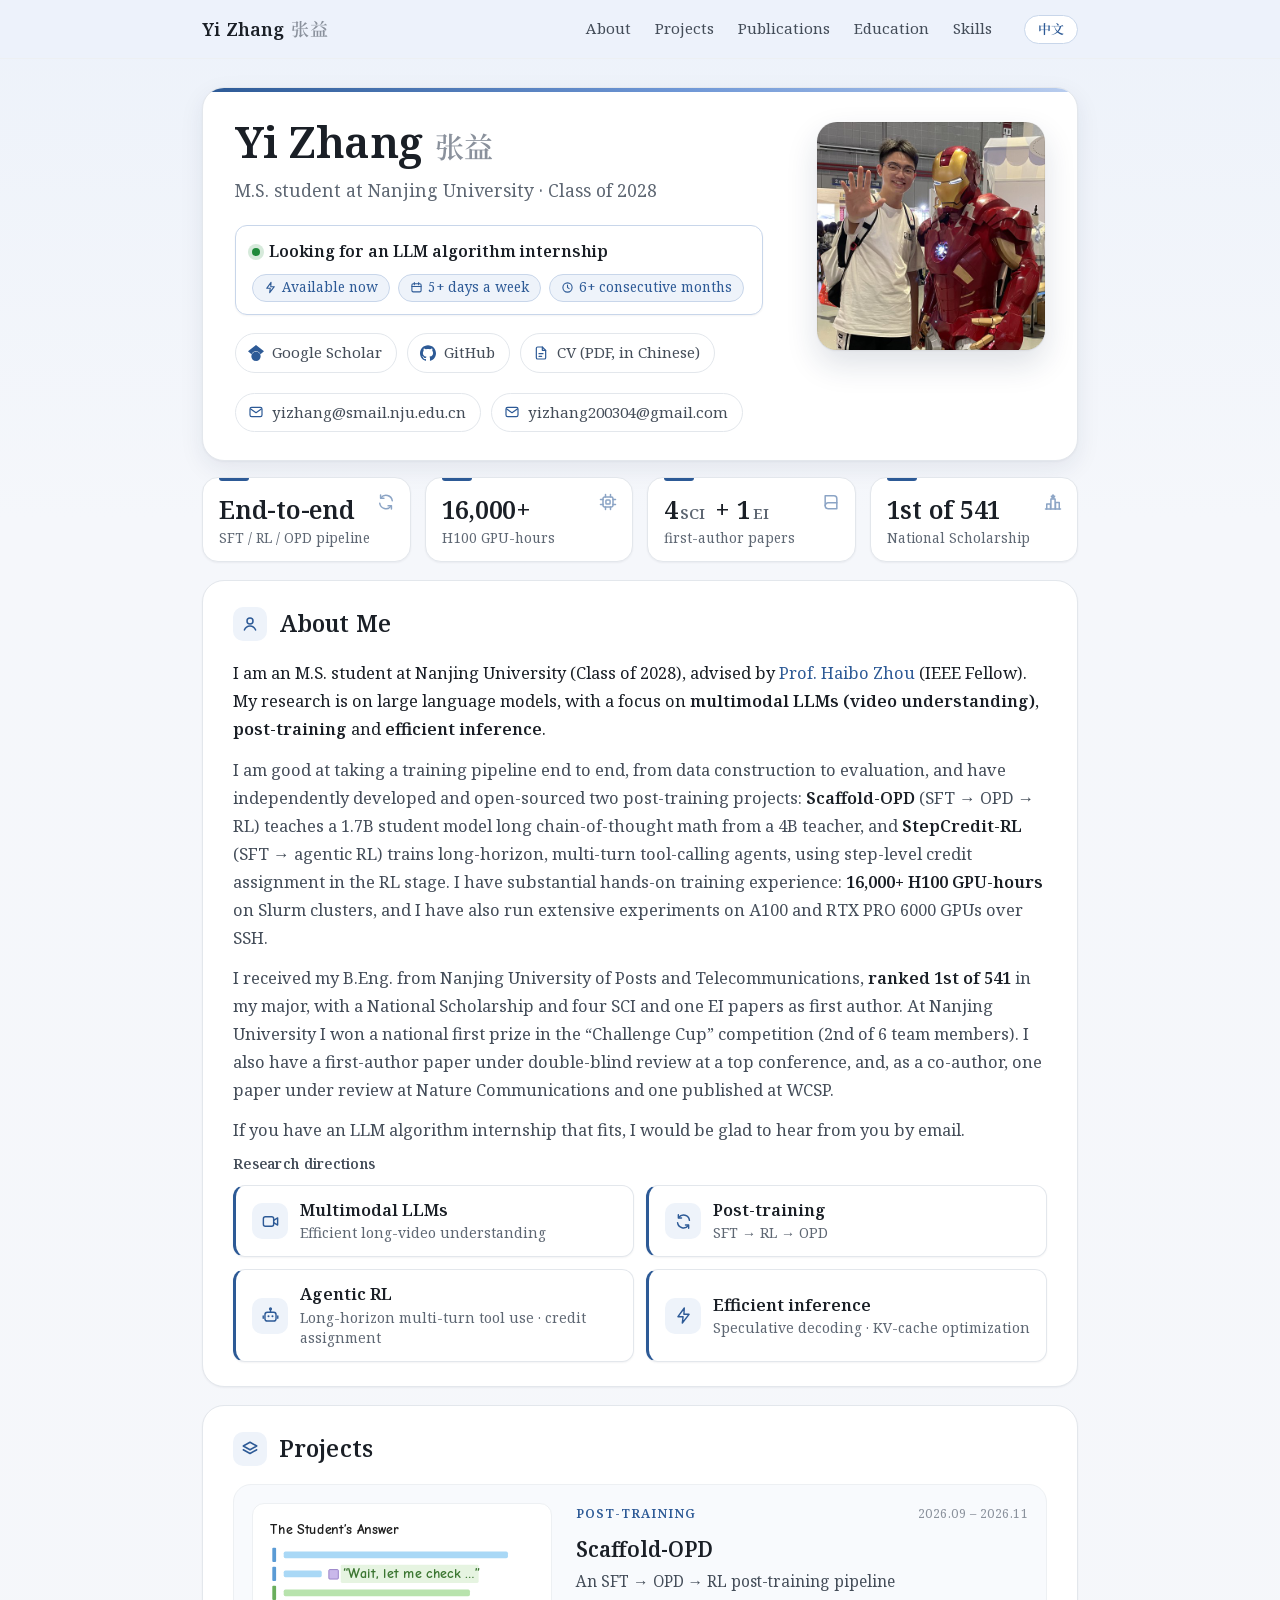
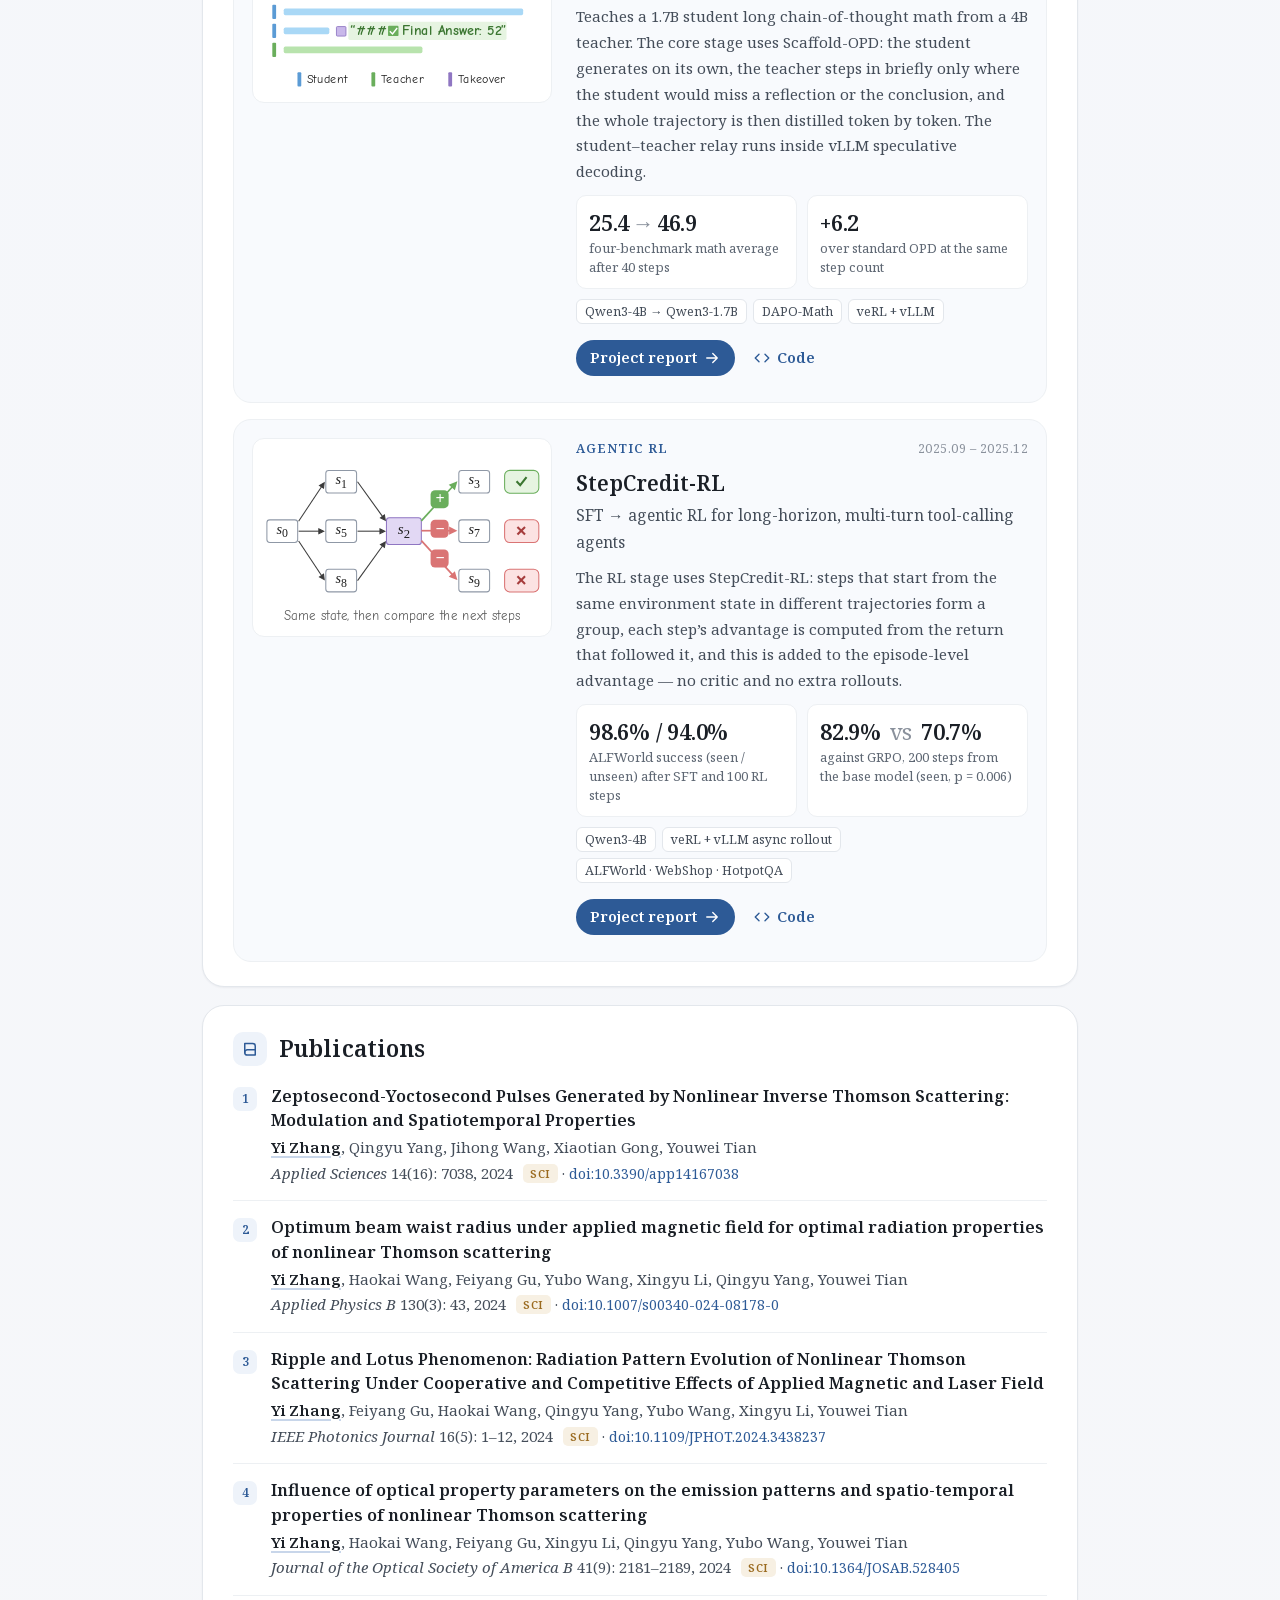
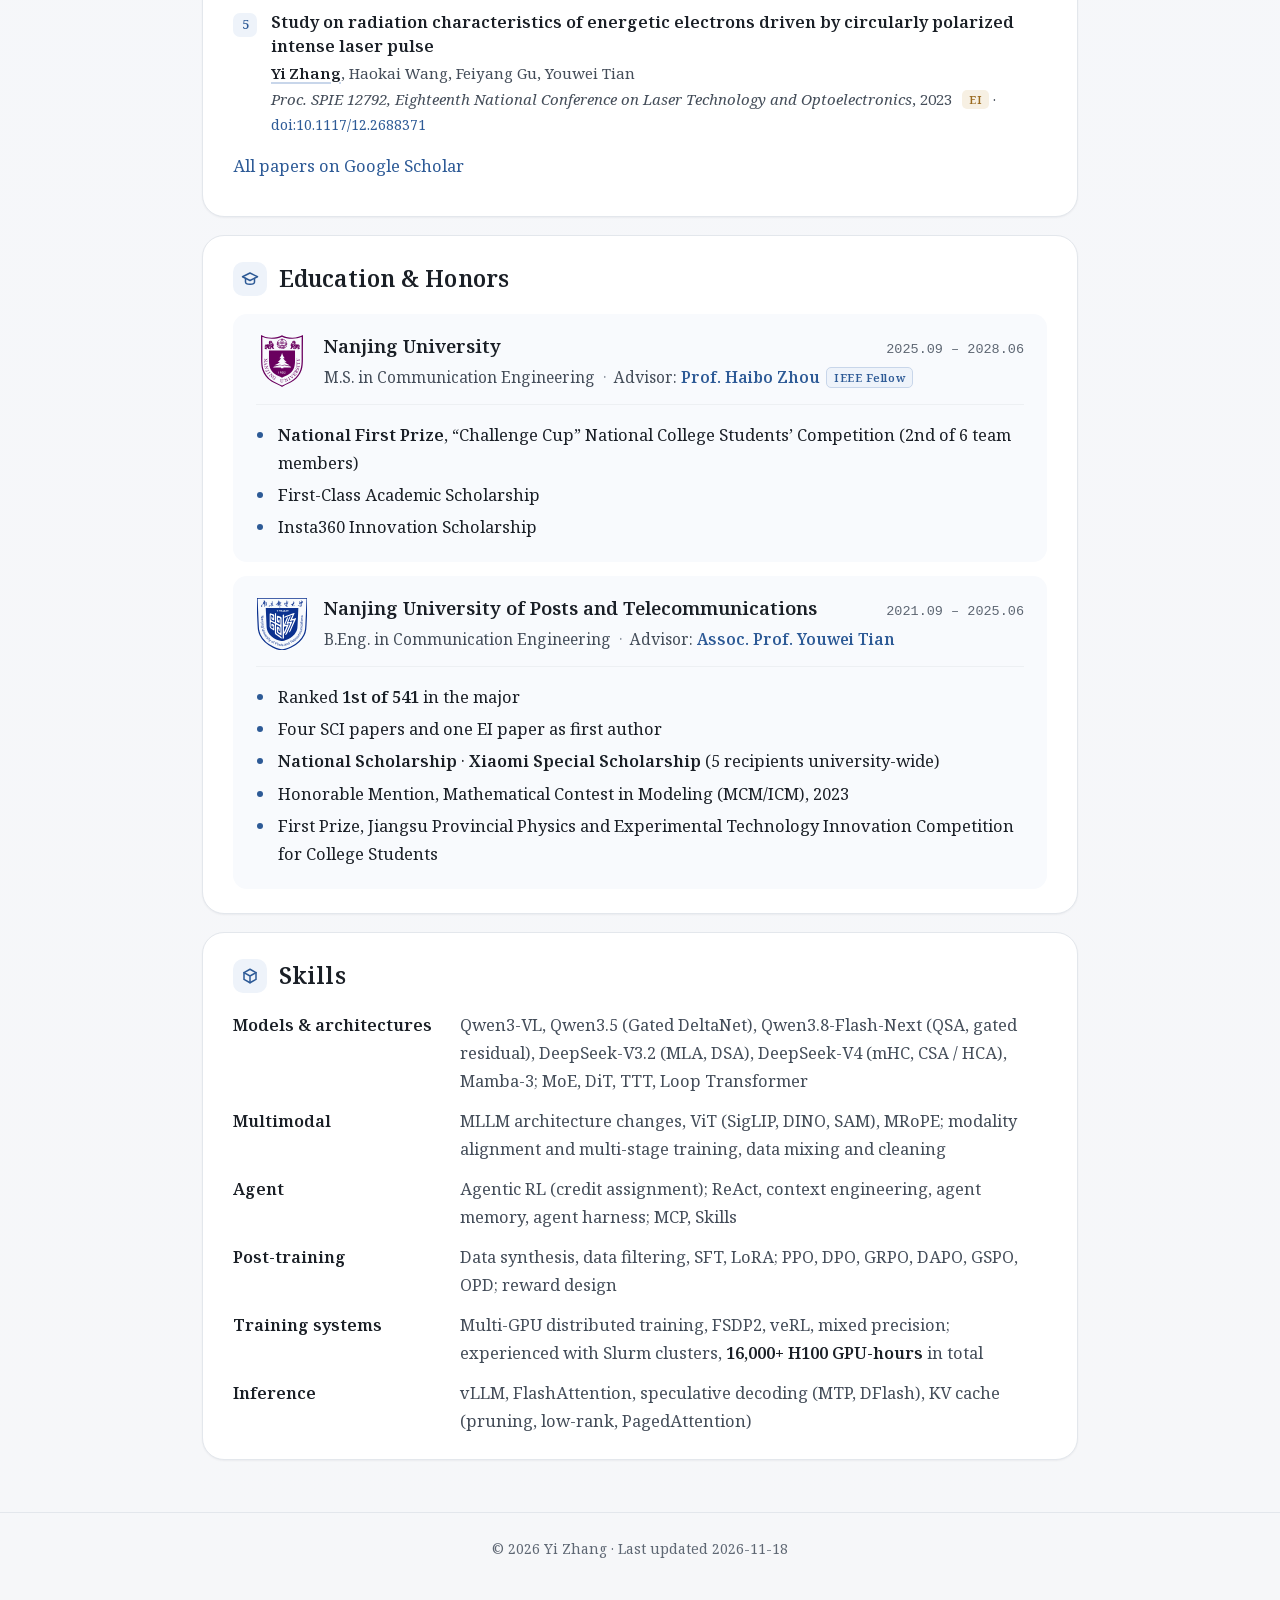
==== index.html @ abd3acf8 "About Me: first-author submission under review, experiments on A100 / RTX PRO 6000 - A first-author " ====
<!doctype html>
<html lang="en" data-lang="en" data-title-en="Yi Zhang | Video Understanding &amp; Post-Training &amp; Efficient Inference" data-title-zh="张益 | 视频理解 &amp; 后训练 &amp; 高效推理">
<head>
<meta charset="utf-8">
<meta name="viewport" content="width=device-width, initial-scale=1">
<title>Yi Zhang | Video Understanding &amp; Post-Training &amp; Efficient Inference</title>
<script>(function(){var l;try{l=localStorage.getItem('lang')}catch(e){}if(l!=='zh'&&l!=='en'){var n=(navigator.languages&&navigator.languages[0])||navigator.language||'';l=/^zh/i.test(n)?'zh':'en'}var r=document.documentElement;r.setAttribute('data-lang',l);r.setAttribute('lang',l==='zh'?'zh-CN':'en')})();</script>
<meta name="description" content="Yi Zhang (张益), M.S. student at Nanjing University working on multimodal LLMs, LLM post-training (SFT, RL, on-policy distillation), agentic RL and efficient inference. Looking for an LLM algorithm internship.">
<meta name="author" content="Yi Zhang">
<link rel="canonical" href="https://hey-chillax.github.io/">
<meta property="og:type" content="profile">
<meta property="og:title" content="Yi Zhang | Video Understanding &amp; Post-Training &amp; Efficient Inference">
<meta property="og:description" content="M.S. student at Nanjing University · multimodal LLMs, LLM post-training, agentic RL and efficient inference · looking for an LLM algorithm internship.">
<meta property="og:url" content="https://hey-chillax.github.io/">
<meta property="og:image" content="https://hey-chillax.github.io/assets/img/og.png">
<meta name="twitter:card" content="summary_large_image">
<meta name="theme-color" content="#2d5a96">
<link rel="icon" href="assets/img/favicon.svg" type="image/svg+xml">
<link rel="apple-touch-icon" href="assets/img/apple-touch-icon.png">
<link rel="preload" href="assets/fonts/NotoSerif-Regular.subset.woff2" as="font" type="font/woff2" crossorigin>
<link rel="stylesheet" href="assets/css/site.css">
<script type="application/ld+json">
{"@context":"https://schema.org","@type":"Person","name":"Yi Zhang","alternateName":"张益","url":"https://hey-chillax.github.io/","image":"https://hey-chillax.github.io/assets/img/photo.jpg","affiliation":{"@type":"CollegeOrUniversity","name":"Nanjing University"},"alumniOf":{"@type":"CollegeOrUniversity","name":"Nanjing University of Posts and Telecommunications"},"knowsAbout":["Large language models","Multimodal LLMs","Post-training","On-policy distillation","Reinforcement learning","Agentic RL","Efficient inference"],"sameAs":["https://github.com/Hey-Chillax","https://scholar.google.com/citations?user=SpbemaUAAAAJ"]}
</script>
</head>
<body>
<svg width="0" height="0" style="position:absolute" aria-hidden="true">
  <symbol id="i-mail" viewBox="0 0 24 24"><rect x="3" y="5" width="18" height="14" rx="2.5"/><path d="m4 7.5 8 5.5 8-5.5"/></symbol>
  <symbol id="i-file" viewBox="0 0 24 24"><path d="M14 3H7a2 2 0 0 0-2 2v14a2 2 0 0 0 2 2h10a2 2 0 0 0 2-2V8z"/><path d="M14 3v5h5M9 13h6M9 17h4"/></symbol>
  <symbol id="i-user" viewBox="0 0 24 24"><circle cx="12" cy="8" r="4"/><path d="M4.5 20c1.4-3.5 4.2-5.4 7.5-5.4s6.1 1.9 7.5 5.4"/></symbol>
  <symbol id="i-layers" viewBox="0 0 24 24"><path d="m12 3 9 5-9 5-9-5z"/><path d="m3 13 9 5 9-5"/></symbol>
  <symbol id="i-book" viewBox="0 0 24 24"><path d="M5 4.5h10.5A3.5 3.5 0 0 1 19 8v12H8.5A3.5 3.5 0 0 1 5 16.5z"/><path d="M5 16.5A3.5 3.5 0 0 1 8.5 13H19"/></symbol>
  <symbol id="i-cap" viewBox="0 0 24 24"><path d="m2 9 10-5 10 5-10 5z"/><path d="M6 11v5c0 1.7 2.7 3 6 3s6-1.3 6-3v-5"/></symbol>
  <symbol id="i-cube" viewBox="0 0 24 24"><path d="m12 3 8 4.5v9L12 21l-8-4.5v-9z"/><path d="m4 7.5 8 4.5 8-4.5M12 12v9"/></symbol>
  <symbol id="i-arrow" viewBox="0 0 24 24"><path d="M5 12h14M13 6l6 6-6 6"/></symbol>
  <symbol id="i-code" viewBox="0 0 24 24"><path d="m8 7-5 5 5 5M16 7l5 5-5 5"/></symbol>
  <symbol id="i-video" viewBox="0 0 24 24"><rect x="3" y="6" width="13" height="12" rx="2.5"/><path d="m16 10.5 5-3v9l-5-3"/></symbol>
  <symbol id="i-loop" viewBox="0 0 24 24"><path d="M19.5 10.5A7.5 7.5 0 0 0 6 7"/><path d="M5.5 3.5V7.5h4"/><path d="M4.5 13.5A7.5 7.5 0 0 0 18 17"/><path d="M18.5 20.5v-4h-4"/></symbol>
  <symbol id="i-robot" viewBox="0 0 24 24"><rect x="5" y="8" width="14" height="11" rx="3"/><path d="M12 4.5V8"/><circle cx="12" cy="3.6" r="1.1"/><path d="M9.5 13h.01M14.5 13h.01" stroke-width="2.6"/><path d="M2.8 12.5v3M21.2 12.5v3"/></symbol>
  <symbol id="i-bolt" viewBox="0 0 24 24"><path d="M13 2.5 5 13.5h6.5L10.5 21.5 19 10.5h-6.5z"/></symbol>
  <symbol id="i-calendar" viewBox="0 0 24 24"><rect x="3.5" y="5" width="17" height="15" rx="2.5"/><path d="M3.5 10h17M8 3v4M16 3v4"/></symbol>
  <symbol id="i-clock" viewBox="0 0 24 24"><circle cx="12" cy="12" r="8.5"/><path d="M12 7.5V12l3 2"/></symbol>
  <symbol id="i-podium" viewBox="0 0 24 24"><path d="M3 20.5h18"/><path d="M4.5 20.5v-6h4.5v6M9.5 20.5V8.5h5v12M15 20.5v-8h4.5v8"/><path d="m12 3.5.6 1.3 1.4.2-1 1 .2 1.4-1.2-.7-1.2.7.2-1.4-1-1 1.4-.2z"/></symbol>
  <symbol id="i-chart" viewBox="0 0 24 24"><path d="M3.5 20.5h17"/><rect x="5" y="11" width="3.2" height="7" rx="1"/><rect x="10.4" y="6" width="3.2" height="12" rx="1"/><rect x="15.8" y="13" width="3.2" height="5" rx="1"/></symbol>
  <symbol id="i-chip" viewBox="0 0 24 24"><rect x="6" y="6" width="12" height="12" rx="2"/><rect x="9.5" y="9.5" width="5" height="5" rx="1"/><path d="M9 3v3M15 3v3M9 18v3M15 18v3M3 9h3M3 15h3M18 9h3M18 15h3"/></symbol>
  <symbol id="i-medal" viewBox="0 0 24 24"><circle cx="12" cy="14.5" r="5.5"/><path d="m9 9.5-3-6.5h4l2 4M15 9.5l3-6.5h-4l-2 4"/><path d="m12 12 .9 1.8 2 .3-1.4 1.4.3 2-1.8-.9-1.8.9.3-2-1.4-1.4 2-.3z"/></symbol>
  <symbol id="i-up" viewBox="0 0 24 24"><path d="M12 19V5M6 11l6-6 6 6"/></symbol>
  <symbol id="i-scholar" viewBox="0 0 24 24"><path d="M5.242 13.769 0 9.5 12 0l12 9.5-5.242 4.269C17.548 11.249 14.978 9.5 12 9.5c-2.977 0-5.548 1.748-6.758 4.269zM12 10a7 7 0 1 0 0 14 7 7 0 0 0 0-14z"/></symbol>
  <symbol id="i-github" viewBox="0 0 24 24"><path d="M12 .297c-6.63 0-12 5.373-12 12 0 5.303 3.438 9.8 8.205 11.385.6.113.82-.258.82-.577 0-.285-.01-1.04-.015-2.04-3.338.724-4.042-1.61-4.042-1.61C4.422 18.07 3.633 17.7 3.633 17.7c-1.087-.744.084-.729.084-.729 1.205.084 1.838 1.236 1.838 1.236 1.07 1.835 2.809 1.305 3.495.998.108-.776.417-1.305.76-1.605-2.665-.3-5.466-1.332-5.466-5.93 0-1.31.465-2.38 1.235-3.22-.135-.303-.54-1.523.105-3.176 0 0 1.005-.322 3.3 1.23.96-.267 1.98-.399 3-.405 1.02.006 2.04.138 3 .405 2.28-1.552 3.285-1.23 3.285-1.23.645 1.653.24 2.873.12 3.176.765.84 1.23 1.91 1.23 3.22 0 4.61-2.805 5.625-5.475 5.92.42.36.81 1.096.81 2.22 0 1.606-.015 2.896-.015 3.286 0 .315.21.69.825.57C20.565 22.092 24 17.592 24 12.297c0-6.627-5.373-12-12-12"/></symbol>
</svg>

<header class="site-header">
  <div class="wrap">
    <a class="brand" href="#top"><span lang="en">Yi Zhang<span class="alt-name">张益</span></span><span lang="zh-CN">张益<span class="alt-name">Yi Zhang</span></span></a>
    <nav class="nav" aria-label="Sections">
      <a href="#about"><span lang="en">About</span><span lang="zh-CN">关于</span></a>
      <a href="#projects"><span lang="en">Projects</span><span lang="zh-CN">项目</span></a>
      <a href="#publications"><span lang="en">Publications</span><span lang="zh-CN">论文</span></a>
      <a href="#education"><span lang="en">Education</span><span lang="zh-CN">教育</span></a>
      <a href="#skills"><span lang="en">Skills</span><span lang="zh-CN">技能</span></a>
    </nav>
    <button class="lang-toggle" type="button"><span lang="en">中文</span><span lang="zh-CN">EN</span></button>
  </div>
</header>

<div class="hero-band wrap" id="top">
  <section class="hero" aria-label="Profile">
    <div>
      <h1><span lang="en">Yi Zhang<span class="alt-name">张益</span></span><span lang="zh-CN">张益<span class="alt-name">Yi Zhang</span></span></h1>
      <p class="role"><span lang="en">M.S. student at Nanjing University · Class of 2028</span><span lang="zh-CN">南京大学硕士 · 2028 届</span></p>
      <div class="status">
        <span class="head"><span class="dot" aria-hidden="true"></span><span lang="en">Looking for an LLM algorithm internship</span><span lang="zh-CN">正在寻找大模型算法实习</span></span>
        <span class="badges">
          <span class="badge"><svg class="icon" aria-hidden="true"><use href="#i-bolt"/></svg><span lang="en">Available now</span><span lang="zh-CN">立即到岗</span></span>
          <span class="badge"><svg class="icon" aria-hidden="true"><use href="#i-calendar"/></svg><span lang="en">5+ days a week</span><span lang="zh-CN">每周至少 5 天</span></span>
          <span class="badge"><svg class="icon" aria-hidden="true"><use href="#i-clock"/></svg><span lang="en">6+ consecutive months</span><span lang="zh-CN">可连续实习 6 个月以上</span></span>
        </span>
      </div>
      <ul class="links">
        <li><a href="https://scholar.google.com/citations?user=SpbemaUAAAAJ"><svg class="icon solid" aria-hidden="true"><use href="#i-scholar"/></svg>Google Scholar</a></li>
        <li><a href="https://github.com/Hey-Chillax"><svg class="icon solid" aria-hidden="true"><use href="#i-github"/></svg>GitHub</a></li>
        <li><a href="files/Yi_Zhang_CV_zh.pdf"><svg class="icon" aria-hidden="true"><use href="#i-file"/></svg><span lang="en">CV (PDF, in Chinese)</span><span lang="zh-CN">简历（PDF）</span></a></li>
        <li class="break" aria-hidden="true"></li>
        <li><a href="#top" data-mail-u="yizhang" data-mail-d="smail.nju.edu.cn" title="Email (Nanjing University)"><svg class="icon" aria-hidden="true"><use href="#i-mail"/></svg><span class="addr">yizhang [at] smail.nju.edu.cn</span></a></li>
        <li><a href="#top" data-mail-u="yizhang200304" data-mail-d="gmail.com" title="Email (Gmail)"><svg class="icon" aria-hidden="true"><use href="#i-mail"/></svg><span class="addr">yizhang200304 [at] gmail.com</span></a></li>
      </ul>
    </div>
    <figure class="photo">
      <img src="assets/img/photo.jpg" width="560" height="560" alt="Yi Zhang waving, next to an Iron Man figure">
    </figure>
  </section>
</div>

<div class="wrap kpis" aria-label="Highlights">
  <div class="kpi"><svg class="icon kpi-icon" aria-hidden="true"><use href="#i-loop"/></svg><div class="v"><span lang="en">End-to-end</span><span lang="zh-CN">全流程</span></div><div class="k"><span lang="en">SFT / RL / OPD pipeline</span><span lang="zh-CN">后训练 SFT / RL / OPD</span></div></div>
  <div class="kpi"><svg class="icon kpi-icon" aria-hidden="true"><use href="#i-chip"/></svg><div class="v">16,000+</div><div class="k"><span lang="en">H100 GPU-hours</span><span lang="zh-CN">H100 GPU 小时训练经验</span></div></div>
  <div class="kpi"><svg class="icon kpi-icon" aria-hidden="true"><use href="#i-book"/></svg><div class="v">4<small>SCI</small> + 1<small>EI</small></div><div class="k"><span lang="en">first-author papers</span><span lang="zh-CN">第一作者论文</span></div></div>
  <div class="kpi"><svg class="icon kpi-icon" aria-hidden="true"><use href="#i-podium"/></svg><div class="v"><span lang="en">1st of 541</span><span lang="zh-CN">1 / 541</span></div><div class="k"><span lang="en">National Scholarship</span><span lang="zh-CN">本科专业排名 · 国家奖学金</span></div></div>
</div>

<main class="wrap">

  <section id="about" aria-labelledby="about-title">
    <h2 class="section-title" id="about-title"><span class="badge-icon"><svg class="icon" aria-hidden="true"><use href="#i-user"/></svg></span><span lang="en">About Me</span><span lang="zh-CN">关于我</span><span class="kicker">About Me</span></h2>
    <div class="about">
      <p lang="en">I am an M.S. student at Nanjing University (Class of 2028), advised by <a href="https://scholar.google.com/citations?user=zu9EFX4AAAAJ&amp;hl=zh-CN&amp;oi=ao">Prof. Haibo Zhou</a> (IEEE Fellow). My research is on large language models, with a focus on <strong>multimodal LLMs (video understanding)</strong>, <strong>post-training</strong> and <strong>efficient inference</strong>.</p>
      <p lang="zh-CN">我是南京大学的硕士生（2028 届），导师为<a href="https://scholar.google.com/citations?user=zu9EFX4AAAAJ&amp;hl=zh-CN&amp;oi=ao">周海波教授</a>（IEEE Fellow）。研究方向为大模型，重点关注<strong>多模态大模型（视频理解）</strong> &amp; <strong>后训练</strong> &amp; <strong>高效推理</strong>。</p>
      <p lang="en">I am good at taking a training pipeline end to end, from data construction to evaluation, and have independently developed and open-sourced two post-training projects: <a href="projects/scaffold-opd.html"><strong>Scaffold-OPD</strong></a> (SFT → OPD → RL) teaches a 1.7B student model long chain-of-thought math from a 4B teacher, and <a href="projects/stepcredit-rl.html"><strong>StepCredit-RL</strong></a> (SFT → agentic RL) trains long-horizon, multi-turn tool-calling agents, using step-level credit assignment in the RL stage. I have substantial hands-on training experience: <strong class="nb">16,000+ H100 GPU-hours</strong> on Slurm clusters, and I have also run extensive experiments on A100 and RTX PRO 6000 GPUs over SSH.</p>
      <p lang="zh-CN">我擅长把训练流程从数据构建到效果评测完整打通，独立完成并开源了两个后训练项目：<a href="projects/scaffold-opd.html"><strong>Scaffold-OPD</strong></a>（SFT → OPD → RL）让 1.7B 学生模型向 4B 教师模型学习长链数学推理；<a href="projects/stepcredit-rl.html"><strong>StepCredit-RL</strong></a>（SFT → Agentic RL）训练长程多轮工具调用 Agent，RL 阶段采用步级信用分配。我有丰富的模型训练经验：在 Slurm 集群上累计使用了 <strong class="nb">16,000+ H100 GPU 小时</strong>，此外还通过 SSH 在 A100 与 RTX PRO 6000 上开展过大量实验。</p>
      <p lang="en">I received my B.Eng. from Nanjing University of Posts and Telecommunications, <strong>ranked 1st of 541</strong> in my major, with a National Scholarship and four SCI and one EI papers as first author. At Nanjing University I won a national first prize in the “Challenge Cup” competition (2nd of 6 team members). I also have a first-author paper under double-blind review at a top conference, and, as a co-author, one paper under review at Nature Communications and one published at WCSP.</p>
      <p lang="zh-CN">本科毕业于南京邮电大学，<strong>专业排名第一（1/541）</strong>，获国家奖学金，以第一作者发表 SCI 论文 4 篇、EI 论文 1 篇；硕士期间获“挑战杯”全国一等奖（2/6），以第一作者在投顶会论文一篇（双盲审稿中），并以合作者身份在投 Nature Communications 一篇、发表 WCSP 一篇。</p>
      <p lang="en">If you have an LLM algorithm internship that fits, I would be glad to hear from you by email.</p>
      <p lang="zh-CN">如有合适的大模型算法实习机会，欢迎通过邮件联系我。</p>
    </div>
    <div class="directions-label"><span lang="en">Research directions</span><span lang="zh-CN">研究方向</span></div>
    <ul class="directions">
      <li><span class="d-icon"><svg class="icon" aria-hidden="true"><use href="#i-video"/></svg></span><span><span class="d-name"><span lang="en">Multimodal LLMs</span><span lang="zh-CN">多模态大模型</span></span><span class="d-desc"><span lang="en">Efficient long-video understanding</span><span lang="zh-CN">高效长视频理解</span></span></span></li>
      <li><span class="d-icon"><svg class="icon" aria-hidden="true"><use href="#i-loop"/></svg></span><span><span class="d-name"><span lang="en">Post-training</span><span lang="zh-CN">后训练</span></span><span class="d-desc">SFT → RL → OPD</span></span></li>
      <li><span class="d-icon"><svg class="icon" aria-hidden="true"><use href="#i-robot"/></svg></span><span><span class="d-name">Agentic RL</span><span class="d-desc"><span lang="en">Long-horizon multi-turn tool use · credit assignment</span><span lang="zh-CN">长程多轮工具调用 · 信用分配</span></span></span></li>
      <li><span class="d-icon"><svg class="icon" aria-hidden="true"><use href="#i-bolt"/></svg></span><span><span class="d-name"><span lang="en">Efficient inference</span><span lang="zh-CN">高效推理</span></span><span class="d-desc"><span lang="en">Speculative decoding · KV-cache optimization</span><span lang="zh-CN">投机解码 · KV Cache 优化</span></span></span></li>
    </ul>
  </section>

  <section id="projects" aria-labelledby="projects-title">
    <h2 class="section-title" id="projects-title"><span class="badge-icon"><svg class="icon" aria-hidden="true"><use href="#i-layers"/></svg></span><span lang="en">Projects</span><span lang="zh-CN">项目</span><span class="kicker">Projects</span></h2>
    <div class="cards">

      <article class="card">
        <a class="card-fig" href="projects/scaffold-opd.html" aria-label="Scaffold-OPD"><!-- fig:card-opd --><div class="dg"><svg xmlns="http://www.w3.org/2000/svg" xmlns:xlink="http://www.w3.org/1999/xlink" class="dg" viewBox="0 0 301 191" width="301" height="191" role="img" aria-label="Scaffold-OPD in miniature: the teacher takes over the student’s answer twice, briefly, then hands back"><g><g><g><g><g><rect x="0" y="0" width="300" height="190" fill="none" stroke="none"/></g></g><g><g><rect x="12" y="6.94" width="159.2" height="20.12" fill="none" stroke="none"/></g><g><g><foreignObject style="overflow: visible; text-align: left;" width="100%" height="100%"><div xmlns="http://www.w3.org/1999/xhtml" style="display: flex; align-items: unsafe center; justify-content: unsafe flex-start; width: 1px; height: 1px; padding-top: 17px; margin-left: 12px;"><div style="box-sizing: border-box; font-size: 0; text-align: left; color: var(--dg-ink); "><div style="display: inline-block; font-size: 14.5px; font-family: 'YZ Hand', 'Comic Neue', 'Comic Sans MS', 'PingFang SC', 'Microsoft YaHei', 'Noto Sans CJK SC', sans-serif; color: var(--dg-ink); line-height: 1.2; pointer-events: all; font-weight: bold; white-space: nowrap; ">The Student’s Answer</div></div></div></foreignObject></g></g></g><g><g><rect x="14" y="35.5" width="4" height="15" rx="1" ry="1" stroke="none" style="fill: var(--dg-sky-line)"/></g></g><g><g><rect x="26" y="39.5" width="236" height="7" rx="1.75" ry="1.75" stroke="none" style="fill: var(--dg-sky-tok)"/></g></g><g><g><rect x="14" y="55.5" width="4" height="15" rx="1" ry="1" stroke="none" style="fill: var(--dg-sky-line)"/></g></g><g><g><rect x="26" y="59.5" width="40" height="7" rx="1.75" ry="1.75" stroke="none" style="fill: var(--dg-sky-tok)"/></g></g><g><g transform="translate(0.5,0.5)"><rect x="73" y="58" width="10" height="10" rx="1" ry="1" stroke-width="0.9" style="fill: var(--dg-lav-tok); stroke: var(--dg-lav-line)"/></g></g><g><g><rect x="86" y="53.5" width="145.16" height="19" rx="1.5" ry="1.5" stroke="none" style="fill: var(--dg-leaf-soft)"/></g></g><g><g><rect x="88" y="52.94" width="169.32" height="20.12" fill="none" stroke="none"/></g><g><g><foreignObject style="overflow: visible; text-align: left;" width="100%" height="100%"><div xmlns="http://www.w3.org/1999/xhtml" style="display: flex; align-items: unsafe center; justify-content: unsafe flex-start; width: 1px; height: 1px; padding-top: 63px; margin-left: 88px;"><div style="box-sizing: border-box; font-size: 0; text-align: left; color: var(--dg-leaf-dark); "><div style="display: inline-block; font-size: 14.5px; font-family: 'YZ Hand', 'Comic Neue', 'Comic Sans MS', 'PingFang SC', 'Microsoft YaHei', 'Noto Sans CJK SC', sans-serif; color: var(--dg-leaf-dark); line-height: 1.2; pointer-events: all; font-weight: bold; white-space: nowrap; ">“Wait, let me check …”</div></div></div></foreignObject></g></g></g><g><g><rect x="14" y="75.5" width="4" height="15" rx="1" ry="1" stroke="none" style="fill: var(--dg-leaf-line)"/></g></g><g><g><rect x="26" y="79.5" width="196" height="7" rx="1.75" ry="1.75" stroke="none" style="fill: var(--dg-leaf-tok)"/></g></g><g><g><rect x="14" y="95.5" width="4" height="15" rx="1" ry="1" stroke="none" style="fill: var(--dg-sky-line)"/></g></g><g><g><rect x="26" y="99.5" width="252" height="7" rx="1.75" ry="1.75" stroke="none" style="fill: var(--dg-sky-tok)"/></g></g><g><g><rect x="14" y="115.5" width="4" height="15" rx="1" ry="1" stroke="none" style="fill: var(--dg-sky-line)"/></g></g><g><g><rect x="26" y="119.5" width="48" height="7" rx="1.75" ry="1.75" stroke="none" style="fill: var(--dg-sky-tok)"/></g></g><g><g transform="translate(0.5,0.5)"><rect x="81" y="118" width="10" height="10" rx="1" ry="1" stroke-width="0.9" style="fill: var(--dg-lav-tok); stroke: var(--dg-lav-line)"/></g></g><g><g><rect x="94" y="113.5" width="166.51" height="19" rx="1.5" ry="1.5" stroke="none" style="fill: var(--dg-leaf-soft)"/></g></g><g><g><rect x="96" y="112.94" width="46.95" height="20.12" fill="none" stroke="none"/></g><g><g><foreignObject style="overflow: visible; text-align: left;" width="100%" height="100%"><div xmlns="http://www.w3.org/1999/xhtml" style="display: flex; align-items: unsafe center; justify-content: unsafe flex-start; width: 1px; height: 1px; padding-top: 123px; margin-left: 96px;"><div style="box-sizing: border-box; font-size: 0; text-align: left; color: var(--dg-leaf-dark); "><div style="display: inline-block; font-size: 14.5px; font-family: 'YZ Hand', 'Comic Neue', 'Comic Sans MS', 'PingFang SC', 'Microsoft YaHei', 'Noto Sans CJK SC', sans-serif; color: var(--dg-leaf-dark); line-height: 1.2; pointer-events: all; font-weight: bold; white-space: nowrap; ">“###</div></div></div></foreignObject></g></g></g><g><g><rect x="135.81" y="117.5" width="11" height="11" rx="1.25" ry="1.25" stroke="none" style="fill: var(--dg-leaf-line)"/></g></g><g><g><path d="M 137.68 123.33 L 140.52 126.3 L 145.4 120.03" fill="none" stroke-width="1.5" stroke-miterlimit="10" style="stroke: var(--dg-white)"/></g></g><g><g><rect x="150.31" y="112.94" width="129.58" height="20.12" fill="none" stroke="none"/></g><g><g><foreignObject style="overflow: visible; text-align: left;" width="100%" height="100%"><div xmlns="http://www.w3.org/1999/xhtml" style="display: flex; align-items: unsafe center; justify-content: unsafe flex-start; width: 1px; height: 1px; padding-top: 123px; margin-left: 150px;"><div style="box-sizing: border-box; font-size: 0; text-align: left; color: var(--dg-leaf-dark); "><div style="display: inline-block; font-size: 14.5px; font-family: 'YZ Hand', 'Comic Neue', 'Comic Sans MS', 'PingFang SC', 'Microsoft YaHei', 'Noto Sans CJK SC', sans-serif; color: var(--dg-leaf-dark); line-height: 1.2; pointer-events: all; font-weight: bold; white-space: nowrap; ">Final Answer: 52”</div></div></div></foreignObject></g></g></g><g><g><rect x="14" y="135.5" width="4" height="15" rx="1" ry="1" stroke="none" style="fill: var(--dg-leaf-line)"/></g></g><g><g><rect x="26" y="139.5" width="146" height="7" rx="1.75" ry="1.75" stroke="none" style="fill: var(--dg-leaf-tok)"/></g></g><g><g><rect x="40.48" y="166.5" width="4" height="15" rx="1" ry="1" stroke="none" style="fill: var(--dg-sky-line)"/></g></g><g><g><rect x="50.48" y="164.88" width="53.59" height="18.25" fill="none" stroke="none"/></g><g><g><foreignObject style="overflow: visible; text-align: left;" width="100%" height="100%"><div xmlns="http://www.w3.org/1999/xhtml" style="display: flex; align-items: unsafe center; justify-content: unsafe flex-start; width: 1px; height: 1px; padding-top: 174px; margin-left: 50px;"><div style="box-sizing: border-box; font-size: 0; text-align: left; color: var(--dg-ink); "><div style="display: inline-block; font-size: 13px; font-family: 'YZ Hand', 'Comic Neue', 'Comic Sans MS', 'PingFang SC', 'Microsoft YaHei', 'Noto Sans CJK SC', sans-serif; color: var(--dg-ink); line-height: 1.2; pointer-events: all; white-space: nowrap; ">Student</div></div></div></foreignObject></g></g></g><g><g><rect x="118.32" y="166.5" width="4" height="15" rx="1" ry="1" stroke="none" style="fill: var(--dg-leaf-line)"/></g></g><g><g><rect x="128.32" y="164.88" width="54.17" height="18.25" fill="none" stroke="none"/></g><g><g><foreignObject style="overflow: visible; text-align: left;" width="100%" height="100%"><div xmlns="http://www.w3.org/1999/xhtml" style="display: flex; align-items: unsafe center; justify-content: unsafe flex-start; width: 1px; height: 1px; padding-top: 174px; margin-left: 128px;"><div style="box-sizing: border-box; font-size: 0; text-align: left; color: var(--dg-ink); "><div style="display: inline-block; font-size: 13px; font-family: 'YZ Hand', 'Comic Neue', 'Comic Sans MS', 'PingFang SC', 'Microsoft YaHei', 'Noto Sans CJK SC', sans-serif; color: var(--dg-ink); line-height: 1.2; pointer-events: all; white-space: nowrap; ">Teacher</div></div></div></foreignObject></g></g></g><g><g><rect x="199.24" y="166.5" width="4" height="15" rx="1" ry="1" stroke="none" style="fill: var(--dg-lav-line)"/></g></g><g><g><rect x="209.24" y="164.88" width="60.16" height="18.25" fill="none" stroke="none"/></g><g><g><foreignObject style="overflow: visible; text-align: left;" width="100%" height="100%"><div xmlns="http://www.w3.org/1999/xhtml" style="display: flex; align-items: unsafe center; justify-content: unsafe flex-start; width: 1px; height: 1px; padding-top: 174px; margin-left: 209px;"><div style="box-sizing: border-box; font-size: 0; text-align: left; color: var(--dg-ink); "><div style="display: inline-block; font-size: 13px; font-family: 'YZ Hand', 'Comic Neue', 'Comic Sans MS', 'PingFang SC', 'Microsoft YaHei', 'Noto Sans CJK SC', sans-serif; color: var(--dg-ink); line-height: 1.2; pointer-events: all; white-space: nowrap; ">Takeover</div></div></div></foreignObject></g></g></g></g></g></g></svg></div><!-- /fig:card-opd --></a>
        <div class="kicker-row"><span><span lang="en">POST-TRAINING</span><span lang="zh-CN">后训练</span></span><span>2026.09 – 2026.11</span></div>
        <h3><a href="projects/scaffold-opd.html">Scaffold-OPD</a></h3>
        <p class="sub"><span lang="en">An SFT → OPD → RL post-training pipeline</span><span lang="zh-CN">SFT → OPD → RL 后训练全流程</span></p>
        <p class="desc"><span lang="en">Teaches a 1.7B student long chain-of-thought math from a 4B teacher. The core stage uses Scaffold-OPD: the student generates on its own, the teacher steps in briefly only where the student would miss a reflection or the conclusion, and the whole trajectory is then distilled token by token. The student–teacher relay runs inside vLLM speculative decoding.</span><span lang="zh-CN">让 1.7B 学生向 4B 老师学长链数学推理。核心阶段采用 Scaffold-OPD：学生自行生成，老师只在学生想不到的反思或收尾处短暂接管，再对整条轨迹做 token 级蒸馏；师生接力生成基于 vLLM 投机解码实现。</span></p>
        <div class="stats">
          <div class="stat"><div class="v">25.4<span class="arrow">→</span>46.9</div><div class="k"><span lang="en">four-benchmark math average after 40 steps</span><span lang="zh-CN">4 项数学基准平均分，训练 40 步</span></div></div>
          <div class="stat"><div class="v">+6.2</div><div class="k"><span lang="en">over standard OPD at the same step count</span><span lang="zh-CN">高于同步数的标准 OPD</span></div></div>
        </div>
        <div class="tags"><span class="tag">Qwen3-4B → Qwen3-1.7B</span><span class="tag">DAPO-Math</span><span class="tag">veRL + vLLM</span></div>
        <div class="card-links"><a href="projects/scaffold-opd.html"><span lang="en">Project report</span><span lang="zh-CN">项目报告</span><svg class="icon" aria-hidden="true"><use href="#i-arrow"/></svg></a><a href="https://github.com/Hey-Chillax/scaffold-opd"><svg class="icon" aria-hidden="true"><use href="#i-code"/></svg><span lang="en">Code</span><span lang="zh-CN">代码</span></a></div>
      </article>

      <article class="card">
        <a class="card-fig" href="projects/stepcredit-rl.html" aria-label="StepCredit-RL"><!-- fig:card-scr --><div class="dg"><svg xmlns="http://www.w3.org/2000/svg" xmlns:xlink="http://www.w3.org/1999/xlink" class="dg" viewBox="0 0 301 191" width="301" height="191" role="img" aria-label="StepCredit-RL in miniature: three rollouts reach the same state; the steps taken from it get opposite credit"><g><g><g><g><g><rect x="0" y="0" width="300" height="190" fill="none" stroke="none"/></g></g><g><g transform="translate(0.5,0.5)"><rect x="7.8" y="74.12" width="32.4" height="23.76" rx="3" ry="3" stroke-width="1.1" style="fill: var(--dg-white); stroke: var(--dg-slate-line)"/></g><g><g><foreignObject style="overflow: visible; text-align: left;" width="100%" height="100%"><div xmlns="http://www.w3.org/1999/xhtml" style="display: flex; align-items: unsafe center; justify-content: unsafe center; width: 1px; height: 1px; padding-top: 86px; margin-left: 24px;"><div style="box-sizing: border-box; font-size: 0; text-align: center; color: var(--dg-ink); "><div style="display: inline-block; font-size: 13px; font-family: 'Times New Roman', Times, 'Liberation Serif', serif; color: var(--dg-ink); line-height: 1.2; pointer-events: all; white-space: nowrap; "><span style="font-family: 'Times New Roman', Times, 'Liberation Serif', serif;font-size:15px;"><i>s</i><sub>0</sub></span></div></div></div></foreignObject></g></g></g><g><g transform="translate(0.5,0.5)"><rect x="133.64" y="71.96" width="36.72" height="28.08" rx="3" ry="3" stroke-width="1.1" style="fill: var(--dg-lav-fill); stroke: var(--dg-lav-line)"/></g><g><g><foreignObject style="overflow: visible; text-align: left;" width="100%" height="100%"><div xmlns="http://www.w3.org/1999/xhtml" style="display: flex; align-items: unsafe center; justify-content: unsafe center; width: 1px; height: 1px; padding-top: 86px; margin-left: 152px;"><div style="box-sizing: border-box; font-size: 0; text-align: center; color: var(--dg-ink); "><div style="display: inline-block; font-size: 13px; font-family: 'Times New Roman', Times, 'Liberation Serif', serif; color: var(--dg-ink); line-height: 1.2; pointer-events: all; white-space: nowrap; "><span style="font-family: 'Times New Roman', Times, 'Liberation Serif', serif;font-size:16px;"><i>s</i><sub>2</sub></span></div></div></div></foreignObject></g></g></g><g><g transform="translate(0.5,0.5)"><rect x="69.8" y="22.12" width="32.4" height="23.76" rx="3" ry="3" stroke-width="1.1" style="fill: var(--dg-white); stroke: var(--dg-slate-line)"/></g><g><g><foreignObject style="overflow: visible; text-align: left;" width="100%" height="100%"><div xmlns="http://www.w3.org/1999/xhtml" style="display: flex; align-items: unsafe center; justify-content: unsafe center; width: 1px; height: 1px; padding-top: 34px; margin-left: 86px;"><div style="box-sizing: border-box; font-size: 0; text-align: center; color: var(--dg-ink); "><div style="display: inline-block; font-size: 13px; font-family: 'Times New Roman', Times, 'Liberation Serif', serif; color: var(--dg-ink); line-height: 1.2; pointer-events: all; white-space: nowrap; "><span style="font-family: 'Times New Roman', Times, 'Liberation Serif', serif;font-size:15px;"><i>s</i><sub>1</sub></span></div></div></div></foreignObject></g></g></g><g><g transform="translate(0.5,0.5)"><path d="M 41.2 75.6 L 65.3 39.27" fill="none" stroke-width="1.1" stroke-miterlimit="10" style="stroke: var(--dg-line)"/><path d="M 68.12 35.02 L 67.43 40.68 L 63.18 37.86 Z" stroke-width="1.1" stroke-miterlimit="10" style="fill: var(--dg-line); stroke: var(--dg-line)"/></g></g><g><g transform="translate(0.5,0.5)"><path d="M 103.2 34 L 129.44 70.46" fill="none" stroke-width="1.1" stroke-miterlimit="10" style="stroke: var(--dg-line)"/><path d="M 132.42 74.6 L 127.37 71.95 L 131.51 68.97 Z" stroke-width="1.1" stroke-miterlimit="10" style="fill: var(--dg-line); stroke: var(--dg-line)"/></g></g><g><g><path d="M 170.86 75.6 L 203.54 39.77" fill="none" stroke-width="1.8" stroke-miterlimit="10" style="stroke: var(--dg-leaf-line)"/><path d="M 207.44 35.49 L 205.68 41.73 L 201.39 37.82 Z" stroke-width="1.8" stroke-miterlimit="10" style="fill: var(--dg-leaf-line); stroke: var(--dg-leaf-line)"/></g></g><g><g transform="translate(0.5,0.5)"><rect x="209.8" y="22.12" width="32.4" height="23.76" rx="3" ry="3" stroke-width="1.1" style="fill: var(--dg-white); stroke: var(--dg-slate-line)"/></g><g><g><foreignObject style="overflow: visible; text-align: left;" width="100%" height="100%"><div xmlns="http://www.w3.org/1999/xhtml" style="display: flex; align-items: unsafe center; justify-content: unsafe center; width: 1px; height: 1px; padding-top: 34px; margin-left: 226px;"><div style="box-sizing: border-box; font-size: 0; text-align: center; color: var(--dg-ink); "><div style="display: inline-block; font-size: 13px; font-family: 'Times New Roman', Times, 'Liberation Serif', serif; color: var(--dg-ink); line-height: 1.2; pointer-events: all; white-space: nowrap; "><span style="font-family: 'Times New Roman', Times, 'Liberation Serif', serif;font-size:15px;"><i>s</i><sub>3</sub></span></div></div></div></foreignObject></g></g></g><g><g><rect x="180.58" y="43.3" width="19" height="19" rx="4.75" ry="4.75" stroke="none" style="fill: var(--dg-leaf-line)"/></g><g><g><foreignObject style="overflow: visible; text-align: left;" width="100%" height="100%"><div xmlns="http://www.w3.org/1999/xhtml" style="display: flex; align-items: unsafe center; justify-content: unsafe center; width: 1px; height: 1px; padding-top: 53px; margin-left: 190px;"><div style="box-sizing: border-box; font-size: 0; text-align: center; color: var(--dg-white); "><div style="display: inline-block; font-size: 17px; font-family: 'YZ Hand', 'Comic Neue', 'Comic Sans MS', 'PingFang SC', 'Microsoft YaHei', 'Noto Sans CJK SC', sans-serif; color: var(--dg-white); line-height: 1.2; pointer-events: all; font-weight: bold; white-space: nowrap; "><span style="font-family: 'Times New Roman', Times, 'Liberation Serif', serif;">+</span></div></div></div></foreignObject></g></g></g><g><g transform="translate(0.5,0.5)"><rect x="258" y="22" width="36" height="24" rx="5.5" ry="5.5" stroke-width="1.1" style="fill: var(--dg-leaf-soft); stroke: var(--dg-leaf-line)"/></g></g><g><g><path d="M 271.05 34 L 274.92 38.05 L 281.58 29.5" fill="none" stroke-width="2.2" stroke-miterlimit="10" style="stroke: var(--dg-leaf-dark)"/></g></g><g><g transform="translate(0.5,0.5)"><rect x="69.8" y="74.12" width="32.4" height="23.76" rx="3" ry="3" stroke-width="1.1" style="fill: var(--dg-white); stroke: var(--dg-slate-line)"/></g><g><g><foreignObject style="overflow: visible; text-align: left;" width="100%" height="100%"><div xmlns="http://www.w3.org/1999/xhtml" style="display: flex; align-items: unsafe center; justify-content: unsafe center; width: 1px; height: 1px; padding-top: 86px; margin-left: 86px;"><div style="box-sizing: border-box; font-size: 0; text-align: center; color: var(--dg-ink); "><div style="display: inline-block; font-size: 13px; font-family: 'Times New Roman', Times, 'Liberation Serif', serif; color: var(--dg-ink); line-height: 1.2; pointer-events: all; white-space: nowrap; "><span style="font-family: 'Times New Roman', Times, 'Liberation Serif', serif;font-size:15px;"><i>s</i><sub>5</sub></span></div></div></div></foreignObject></g></g></g><g><g transform="translate(0.5,0.5)"><path d="M 41.2 86 L 62.47 86" fill="none" stroke-width="1.1" stroke-miterlimit="10" style="stroke: var(--dg-line)"/><path d="M 67.57 86 L 62.47 88.55 L 62.47 83.45 Z" stroke-width="1.1" stroke-miterlimit="10" style="fill: var(--dg-line); stroke: var(--dg-line)"/></g></g><g><g transform="translate(0.5,0.5)"><path d="M 103.2 86 L 126.81 86" fill="none" stroke-width="1.1" stroke-miterlimit="10" style="stroke: var(--dg-line)"/><path d="M 131.91 86 L 126.81 88.55 L 126.81 83.45 Z" stroke-width="1.1" stroke-miterlimit="10" style="fill: var(--dg-line); stroke: var(--dg-line)"/></g></g><g><g><path d="M 170.86 86 L 200.99 86" fill="none" stroke-width="1.8" stroke-miterlimit="10" style="stroke: var(--dg-rose-line)"/><path d="M 206.79 86 L 200.99 88.9 L 200.99 83.1 Z" stroke-width="1.8" stroke-miterlimit="10" style="fill: var(--dg-rose-line); stroke: var(--dg-rose-line)"/></g></g><g><g transform="translate(0.5,0.5)"><rect x="209.8" y="74.12" width="32.4" height="23.76" rx="3" ry="3" stroke-width="1.1" style="fill: var(--dg-white); stroke: var(--dg-slate-line)"/></g><g><g><foreignObject style="overflow: visible; text-align: left;" width="100%" height="100%"><div xmlns="http://www.w3.org/1999/xhtml" style="display: flex; align-items: unsafe center; justify-content: unsafe center; width: 1px; height: 1px; padding-top: 86px; margin-left: 226px;"><div style="box-sizing: border-box; font-size: 0; text-align: center; color: var(--dg-ink); "><div style="display: inline-block; font-size: 13px; font-family: 'Times New Roman', Times, 'Liberation Serif', serif; color: var(--dg-ink); line-height: 1.2; pointer-events: all; white-space: nowrap; "><span style="font-family: 'Times New Roman', Times, 'Liberation Serif', serif;font-size:15px;"><i>s</i><sub>7</sub></span></div></div></div></foreignObject></g></g></g><g><g><rect x="180.58" y="74.5" width="19" height="19" rx="4.75" ry="4.75" stroke="none" style="fill: var(--dg-rose-line)"/></g><g><g><foreignObject style="overflow: visible; text-align: left;" width="100%" height="100%"><div xmlns="http://www.w3.org/1999/xhtml" style="display: flex; align-items: unsafe center; justify-content: unsafe center; width: 1px; height: 1px; padding-top: 84px; margin-left: 190px;"><div style="box-sizing: border-box; font-size: 0; text-align: center; color: var(--dg-white); "><div style="display: inline-block; font-size: 17px; font-family: 'YZ Hand', 'Comic Neue', 'Comic Sans MS', 'PingFang SC', 'Microsoft YaHei', 'Noto Sans CJK SC', sans-serif; color: var(--dg-white); line-height: 1.2; pointer-events: all; font-weight: bold; white-space: nowrap; "><span style="font-family: 'Times New Roman', Times, 'Liberation Serif', serif;">−</span></div></div></div></foreignObject></g></g></g><g><g transform="translate(0.5,0.5)"><rect x="258" y="74" width="36" height="24" rx="5.5" ry="5.5" stroke-width="1.1" style="fill: var(--dg-rose-soft); stroke: var(--dg-rose-line)"/></g></g><g><g><path d="M 272 82 L 280 90" fill="none" stroke-width="2.2" stroke-miterlimit="10" style="stroke: var(--dg-rose-dark)"/></g></g><g><g><path d="M 272 90 L 280 82" fill="none" stroke-width="2.2" stroke-miterlimit="10" style="stroke: var(--dg-rose-dark)"/></g></g><g><g transform="translate(0.5,0.5)"><rect x="69.8" y="126.12" width="32.4" height="23.76" rx="3" ry="3" stroke-width="1.1" style="fill: var(--dg-white); stroke: var(--dg-slate-line)"/></g><g><g><foreignObject style="overflow: visible; text-align: left;" width="100%" height="100%"><div xmlns="http://www.w3.org/1999/xhtml" style="display: flex; align-items: unsafe center; justify-content: unsafe center; width: 1px; height: 1px; padding-top: 138px; margin-left: 86px;"><div style="box-sizing: border-box; font-size: 0; text-align: center; color: var(--dg-ink); "><div style="display: inline-block; font-size: 13px; font-family: 'Times New Roman', Times, 'Liberation Serif', serif; color: var(--dg-ink); line-height: 1.2; pointer-events: all; white-space: nowrap; "><span style="font-family: 'Times New Roman', Times, 'Liberation Serif', serif;font-size:15px;"><i>s</i><sub>8</sub></span></div></div></div></foreignObject></g></g></g><g><g transform="translate(0.5,0.5)"><path d="M 41.2 96.4 L 65.3 132.73" fill="none" stroke-width="1.1" stroke-miterlimit="10" style="stroke: var(--dg-line)"/><path d="M 68.12 136.98 L 63.18 134.14 L 67.43 131.32 Z" stroke-width="1.1" stroke-miterlimit="10" style="fill: var(--dg-line); stroke: var(--dg-line)"/></g></g><g><g transform="translate(0.5,0.5)"><path d="M 103.2 138 L 129.44 101.54" fill="none" stroke-width="1.1" stroke-miterlimit="10" style="stroke: var(--dg-line)"/><path d="M 132.42 97.4 L 131.51 103.03 L 127.37 100.05 Z" stroke-width="1.1" stroke-miterlimit="10" style="fill: var(--dg-line); stroke: var(--dg-line)"/></g></g><g><g><path d="M 170.86 96.4 L 203.54 132.23" fill="none" stroke-width="1.8" stroke-miterlimit="10" style="stroke: var(--dg-rose-line)"/><path d="M 207.44 136.51 L 201.39 134.18 L 205.68 130.27 Z" stroke-width="1.8" stroke-miterlimit="10" style="fill: var(--dg-rose-line); stroke: var(--dg-rose-line)"/></g></g><g><g transform="translate(0.5,0.5)"><rect x="209.8" y="126.12" width="32.4" height="23.76" rx="3" ry="3" stroke-width="1.1" style="fill: var(--dg-white); stroke: var(--dg-slate-line)"/></g><g><g><foreignObject style="overflow: visible; text-align: left;" width="100%" height="100%"><div xmlns="http://www.w3.org/1999/xhtml" style="display: flex; align-items: unsafe center; justify-content: unsafe center; width: 1px; height: 1px; padding-top: 138px; margin-left: 226px;"><div style="box-sizing: border-box; font-size: 0; text-align: center; color: var(--dg-ink); "><div style="display: inline-block; font-size: 13px; font-family: 'Times New Roman', Times, 'Liberation Serif', serif; color: var(--dg-ink); line-height: 1.2; pointer-events: all; white-space: nowrap; "><span style="font-family: 'Times New Roman', Times, 'Liberation Serif', serif;font-size:15px;"><i>s</i><sub>9</sub></span></div></div></div></foreignObject></g></g></g><g><g><rect x="180.58" y="105.7" width="19" height="19" rx="4.75" ry="4.75" stroke="none" style="fill: var(--dg-rose-line)"/></g><g><g><foreignObject style="overflow: visible; text-align: left;" width="100%" height="100%"><div xmlns="http://www.w3.org/1999/xhtml" style="display: flex; align-items: unsafe center; justify-content: unsafe center; width: 1px; height: 1px; padding-top: 115px; margin-left: 190px;"><div style="box-sizing: border-box; font-size: 0; text-align: center; color: var(--dg-white); "><div style="display: inline-block; font-size: 17px; font-family: 'YZ Hand', 'Comic Neue', 'Comic Sans MS', 'PingFang SC', 'Microsoft YaHei', 'Noto Sans CJK SC', sans-serif; color: var(--dg-white); line-height: 1.2; pointer-events: all; font-weight: bold; white-space: nowrap; "><span style="font-family: 'Times New Roman', Times, 'Liberation Serif', serif;">−</span></div></div></div></foreignObject></g></g></g><g><g transform="translate(0.5,0.5)"><rect x="258" y="126" width="36" height="24" rx="5.5" ry="5.5" stroke-width="1.1" style="fill: var(--dg-rose-soft); stroke: var(--dg-rose-line)"/></g></g><g><g><path d="M 272 134 L 280 142" fill="none" stroke-width="2.2" stroke-miterlimit="10" style="stroke: var(--dg-rose-dark)"/></g></g><g><g><path d="M 272 142 L 280 134" fill="none" stroke-width="2.2" stroke-miterlimit="10" style="stroke: var(--dg-rose-dark)"/></g></g><g><g><rect x="17.34" y="166.56" width="265.33" height="18.88" fill="none" stroke="none"/></g><g><g><foreignObject style="overflow: visible; text-align: left;" width="100%" height="100%"><div xmlns="http://www.w3.org/1999/xhtml" style="display: flex; align-items: unsafe center; justify-content: unsafe center; width: 1px; height: 1px; padding-top: 176px; margin-left: 150px;"><div style="box-sizing: border-box; font-size: 0; text-align: center; color: var(--dg-muted); "><div style="display: inline-block; font-size: 13.5px; font-family: 'YZ Hand', 'Comic Neue', 'Comic Sans MS', 'PingFang SC', 'Microsoft YaHei', 'Noto Sans CJK SC', sans-serif; color: var(--dg-muted); line-height: 1.2; pointer-events: all; white-space: nowrap; ">Same state, then compare the next steps</div></div></div></foreignObject></g></g></g></g></g></g></svg></div><!-- /fig:card-scr --></a>
        <div class="kicker-row"><span>AGENTIC RL</span><span>2025.09 – 2025.12</span></div>
        <h3><a href="projects/stepcredit-rl.html">StepCredit-RL</a></h3>
        <p class="sub"><span lang="en">SFT → agentic RL for long-horizon, multi-turn tool-calling agents</span><span lang="zh-CN">长程多轮工具调用 Agent 的 SFT → Agentic RL 全流程</span></p>
        <p class="desc"><span lang="en">The RL stage uses StepCredit-RL: steps that start from the same environment state in different trajectories form a group, each step’s advantage is computed from the return that followed it, and this is added to the episode-level advantage — no critic and no extra rollouts.</span><span lang="zh-CN">RL 阶段采用 StepCredit-RL：把不同轨迹中处于相同环境状态的步骤归为一组，按之后的回报计算步级优势，再与整局优势相加；不需要 critic，也不需要额外 rollout。</span></p>
        <div class="stats">
          <div class="stat"><div class="v">98.6% / 94.0%</div><div class="k"><span lang="en">ALFWorld success (seen / unseen) after SFT and 100 RL steps</span><span lang="zh-CN">ALFWorld 成功率（seen / unseen），SFT 后训练 100 步 RL</span></div></div>
          <div class="stat"><div class="v">82.9% <span class="arrow">vs</span> 70.7%</div><div class="k"><span lang="en">against GRPO, 200 steps from the base model (seen, p = 0.006)</span><span lang="zh-CN">从基座训练 200 步，对比 GRPO（seen，p = 0.006）</span></div></div>
        </div>
        <div class="tags"><span class="tag">Qwen3-4B</span><span class="tag"><span lang="en">veRL + vLLM async rollout</span><span lang="zh-CN">veRL + vLLM 异步 rollout</span></span><span class="tag">ALFWorld · WebShop · HotpotQA</span></div>
        <div class="card-links"><a href="projects/stepcredit-rl.html"><span lang="en">Project report</span><span lang="zh-CN">项目报告</span><svg class="icon" aria-hidden="true"><use href="#i-arrow"/></svg></a><a href="https://github.com/Hey-Chillax/stepcredit-rl"><svg class="icon" aria-hidden="true"><use href="#i-code"/></svg><span lang="en">Code</span><span lang="zh-CN">代码</span></a></div>
      </article>

    </div>
  </section>

  <section id="publications" aria-labelledby="publications-title">
    <h2 class="section-title" id="publications-title"><span class="badge-icon"><svg class="icon" aria-hidden="true"><use href="#i-book"/></svg></span><span lang="en">Publications</span><span lang="zh-CN">论文</span><span class="kicker">Publications</span></h2>
    <ol class="pubs">
      <li>
        <div class="title">Zeptosecond-Yoctosecond Pulses Generated by Nonlinear Inverse Thomson Scattering: Modulation and Spatiotemporal Properties</div>
        <div class="authors"><span class="me">Yi Zhang</span>, Qingyu Yang, Jihong Wang, Xiaotian Gong, Youwei Tian</div>
        <div class="venue"><em>Applied Sciences</em> 14(16): 7038, 2024 <span class="pill">SCI</span> · <a class="doi" href="https://doi.org/10.3390/app14167038">doi:10.3390/app14167038</a></div>
      </li>
      <li>
        <div class="title">Optimum beam waist radius under applied magnetic field for optimal radiation properties of nonlinear Thomson scattering</div>
        <div class="authors"><span class="me">Yi Zhang</span>, Haokai Wang, Feiyang Gu, Yubo Wang, Xingyu Li, Qingyu Yang, Youwei Tian</div>
        <div class="venue"><em>Applied Physics B</em> 130(3): 43, 2024 <span class="pill">SCI</span> · <a class="doi" href="https://doi.org/10.1007/s00340-024-08178-0">doi:10.1007/s00340-024-08178-0</a></div>
      </li>
      <li>
        <div class="title">Ripple and Lotus Phenomenon: Radiation Pattern Evolution of Nonlinear Thomson Scattering Under Cooperative and Competitive Effects of Applied Magnetic and Laser Field</div>
        <div class="authors"><span class="me">Yi Zhang</span>, Feiyang Gu, Haokai Wang, Qingyu Yang, Yubo Wang, Xingyu Li, Youwei Tian</div>
        <div class="venue"><em>IEEE Photonics Journal</em> 16(5): 1–12, 2024 <span class="pill">SCI</span> · <a class="doi" href="https://doi.org/10.1109/JPHOT.2024.3438237">doi:10.1109/JPHOT.2024.3438237</a></div>
      </li>
      <li>
        <div class="title">Influence of optical property parameters on the emission patterns and spatio-temporal properties of nonlinear Thomson scattering</div>
        <div class="authors"><span class="me">Yi Zhang</span>, Haokai Wang, Feiyang Gu, Xingyu Li, Qingyu Yang, Yubo Wang, Youwei Tian</div>
        <div class="venue"><em>Journal of the Optical Society of America B</em> 41(9): 2181–2189, 2024 <span class="pill">SCI</span> · <a class="doi" href="https://doi.org/10.1364/JOSAB.528405">doi:10.1364/JOSAB.528405</a></div>
      </li>
      <li>
        <div class="title">Study on radiation characteristics of energetic electrons driven by circularly polarized intense laser pulse</div>
        <div class="authors"><span class="me">Yi Zhang</span>, Haokai Wang, Feiyang Gu, Youwei Tian</div>
        <div class="venue"><em>Proc. SPIE 12792, Eighteenth National Conference on Laser Technology and Optoelectronics</em>, 2023 <span class="pill">EI</span> · <a class="doi" href="https://doi.org/10.1117/12.2688371">doi:10.1117/12.2688371</a></div>
      </li>
    </ol>
    <p class="more-link"><a href="https://scholar.google.com/citations?user=SpbemaUAAAAJ"><span lang="en">All papers on Google Scholar</span><span lang="zh-CN">Google Scholar 上的全部论文</span></a></p>
  </section>

  <section id="education" aria-labelledby="education-title">
    <h2 class="section-title" id="education-title"><span class="badge-icon"><svg class="icon" aria-hidden="true"><use href="#i-cap"/></svg></span><span lang="en">Education &amp; Honors</span><span lang="zh-CN">教育与荣誉</span><span class="kicker">Education &amp; Honors</span></h2>
    <div class="edu">
      <div class="edu-item">
        <div class="edu-top"><img class="emblem" src="assets/img/emblem-nju.svg" width="42" height="52" alt=""><div class="edu-main">
        <div class="edu-head"><span class="school"><span lang="en">Nanjing University</span><span lang="zh-CN">南京大学</span></span><span class="date">2025.09 – 2028.06</span></div>
        <div class="degree"><span lang="en">M.S. in Communication Engineering<span class="sep">·</span><span class="advisor">Advisor: <a href="https://scholar.google.com/citations?user=zu9EFX4AAAAJ&amp;hl=zh-CN&amp;oi=ao">Prof. Haibo Zhou</a><span class="fellow">IEEE Fellow</span></span></span><span lang="zh-CN">通信工程 · 硕士<span class="sep">·</span><span class="advisor">导师：<a href="https://scholar.google.com/citations?user=zu9EFX4AAAAJ&amp;hl=zh-CN&amp;oi=ao">周海波教授</a><span class="fellow">IEEE Fellow</span></span></span></div>
        </div></div>
        <ul class="honors">
          <li><span lang="en"><strong>National First Prize</strong>, “Challenge Cup” National College Students’ Competition (2nd of 6 team members)</span><span lang="zh-CN"><strong>“挑战杯”全国一等奖</strong>（2/6）</span></li>
          <li><span lang="en">First-Class Academic Scholarship</span><span lang="zh-CN">一等学业奖学金</span></li>
          <li><span lang="en">Insta360 Innovation Scholarship</span><span lang="zh-CN">影石创新奖学金</span></li>
        </ul>
      </div>
      <div class="edu-item">
        <div class="edu-top"><img class="emblem" src="assets/img/emblem-njupt.svg" width="50" height="52" alt=""><div class="edu-main">
        <div class="edu-head"><span class="school"><span lang="en">Nanjing University of Posts and Telecommunications</span><span lang="zh-CN">南京邮电大学</span></span><span class="date">2021.09 – 2025.06</span></div>
        <div class="degree"><span lang="en">B.Eng. in Communication Engineering<span class="sep">·</span><span class="advisor">Advisor: <a href="https://www.semanticscholar.org/author/You-Wei-Tian/10680260?sort=pub-date">Assoc. Prof. Youwei Tian</a></span></span><span lang="zh-CN">通信工程 · 本科<span class="sep">·</span><span class="advisor">导师：<a href="https://www.semanticscholar.org/author/You-Wei-Tian/10680260?sort=pub-date">田友伟副教授</a></span></span></div>
        </div></div>
        <ul class="honors">
          <li><span lang="en">Ranked <strong>1st of 541</strong> in the major</span><span lang="zh-CN">专业排名 <strong>1/541</strong></span></li>
          <li><span lang="en">Four SCI papers and one EI paper as first author</span><span lang="zh-CN">以第一作者发表 SCI 论文 4 篇、EI 论文 1 篇</span></li>
          <li><span lang="en"><strong>National Scholarship</strong> · <strong>Xiaomi Special Scholarship</strong> (5 recipients university-wide)</span><span lang="zh-CN"><strong>国家奖学金</strong> · <strong>小米特等奖学金</strong>（全校仅 5 人）</span></li>
          <li><span lang="en">Honorable Mention, Mathematical Contest in Modeling (MCM/ICM), 2023</span><span lang="zh-CN">美国大学生数学建模竞赛 Honorable Mention（2023 年）</span></li>
          <li><span lang="en">First Prize, Jiangsu Provincial Physics and Experimental Technology Innovation Competition for College Students</span><span lang="zh-CN">江苏省高校大学生物理与实验科技作品创新竞赛一等奖</span></li>
        </ul>
      </div>
    </div>
  </section>

  <section id="skills" aria-labelledby="skills-title">
    <h2 class="section-title" id="skills-title"><span class="badge-icon"><svg class="icon" aria-hidden="true"><use href="#i-cube"/></svg></span><span lang="en">Skills</span><span lang="zh-CN">技能</span><span class="kicker">Skills</span></h2>
    <dl class="skills">
      <dt><span lang="en">Models &amp; architectures</span><span lang="zh-CN">模型与架构</span></dt>
      <dd><span lang="en">Qwen3-VL, Qwen3.5 (Gated DeltaNet), Qwen3.8-Flash-Next (QSA, gated residual), DeepSeek-V3.2 (MLA, DSA), DeepSeek-V4 (mHC, CSA / HCA), Mamba-3; MoE, DiT, TTT, Loop Transformer</span><span lang="zh-CN">Qwen3-VL、Qwen3.5（Gated DeltaNet）、Qwen3.8-Flash-Next（QSA、Gated Residual）、DeepSeek-V3.2（MLA、DSA）、DeepSeek-V4（mHC、CSA / HCA）、Mamba-3；MoE、DiT、TTT、Loop Transformer</span></dd>
      <dt><span lang="en">Multimodal</span><span lang="zh-CN">多模态</span></dt>
      <dd><span lang="en">MLLM architecture changes, ViT (SigLIP, DINO, SAM), MRoPE; modality alignment and multi-stage training, data mixing and cleaning</span><span lang="zh-CN">MLLM 架构改造、ViT（SigLIP、DINO、SAM）、MRoPE；模态对齐与多阶段训练、数据配比与清洗</span></dd>
      <dt>Agent</dt>
      <dd><span lang="en">Agentic RL (credit assignment); ReAct, context engineering, agent memory, agent harness; MCP, Skills</span><span lang="zh-CN">Agentic RL（Credit Assignment）；ReAct、Context Engineering、Agent Memory、Agent Harness；MCP、Skills</span></dd>
      <dt><span lang="en">Post-training</span><span lang="zh-CN">后训练</span></dt>
      <dd><span lang="en">Data synthesis, data filtering, SFT, LoRA; PPO, DPO, GRPO, DAPO, GSPO, OPD; reward design</span><span lang="zh-CN">数据合成、数据过滤、SFT、LoRA；PPO、DPO、GRPO、DAPO、GSPO、OPD；奖励设计</span></dd>
      <dt><span lang="en">Training systems</span><span lang="zh-CN">训练工程</span></dt>
      <dd><span lang="en">Multi-GPU distributed training, FSDP2, veRL, mixed precision; experienced with Slurm clusters, <strong class="nb">16,000+ H100 GPU-hours</strong> in total</span><span lang="zh-CN">多卡分布式并行训练、FSDP2、veRL、混合精度；擅长 Slurm 集群，累计 <strong class="nb">16,000+ H100 GPU 小时</strong></span></dd>
      <dt><span lang="en">Inference</span><span lang="zh-CN">推理优化</span></dt>
      <dd><span lang="en">vLLM, FlashAttention, speculative decoding (MTP, DFlash), KV cache (pruning, low-rank, PagedAttention)</span><span lang="zh-CN">vLLM、FlashAttention、Speculative Decoding（MTP、DFlash）、KV Cache（Pruning、Low-Rank、PagedAttention）</span></dd>
    </dl>
  </section>

</main>

<footer class="site-footer">
  <div class="wrap">
    <span>© 2026 Yi Zhang · <span lang="en">Last updated 2026-11-18</span><span lang="zh-CN">更新于 2026-11-18</span></span>
  </div>
</footer>
<script src="assets/js/site.js" defer></script>
</body>
</html>
---- assets/css/site.css ----
/* Yi Zhang · personal homepage. Plain CSS, no framework.
   Layout: the 11-15 design (cards, pills, section titles with an icon and a small English kicker), restored on 2026-11-17.
   Fonts (2026-11-18, the user's pick "G"): the page text is set in YZ Text / YZ Text SC, subsets of Noto Serif and
   Noto Serif SC (tools/make_assets.py --text-fonts; rerun it after adding Chinese text). Charts use YZ Sans (a renamed
   subset of Adobe Source Sans 3, whose widths tools/figlib.py lays text out with); YZ Hand is Comic Neue, used only inside
   method diagrams (all SIL OFL 1.1, see assets/fonts). Figures use the series and tone tokens below. */

@font-face { font-family: "YZ Text"; src: url("../fonts/NotoSerif-Regular.subset.woff2") format("woff2"); font-weight: 400; font-style: normal; font-display: swap; }
@font-face { font-family: "YZ Text"; src: url("../fonts/NotoSerif-Italic.subset.woff2") format("woff2"); font-weight: 400; font-style: italic; font-display: swap; }
@font-face { font-family: "YZ Text"; src: url("../fonts/NotoSerif-SemiBold.subset.woff2") format("woff2"); font-weight: 500 800; font-style: normal; font-display: swap; }
@font-face { font-family: "YZ Text SC"; src: url("../fonts/NotoSerifSC-Regular.subset.woff2") format("woff2"); font-weight: 400; font-display: swap; }
@font-face { font-family: "YZ Text SC"; src: url("../fonts/NotoSerifSC-SemiBold.subset.woff2") format("woff2"); font-weight: 500 800; font-display: swap; }
@font-face { font-family: "YZ Sans"; src: url("../fonts/YZSans-Regular.woff2") format("woff2"); font-weight: 400; font-display: swap; }
@font-face { font-family: "YZ Sans"; src: url("../fonts/YZSans-Semibold.woff2") format("woff2"); font-weight: 600; font-display: swap; }
@font-face { font-family: "YZ Hand"; src: url("../fonts/ComicNeue-Regular.woff2") format("woff2"); font-weight: 400; font-display: swap; }
@font-face { font-family: "YZ Hand"; src: url("../fonts/ComicNeue-Bold.woff2") format("woff2"); font-weight: 600 700; font-display: swap; }

:root {
  color-scheme: light;
  --bg: #ffffff;
  --bg-soft: #f5f7fa;
  --bg-tint: #f8fafd;
  --ink: #1a1f26;
  --ink-2: #444d59;
  --muted: #5e6773;
  --faint: #8a919c;
  --line: #e3e7ec;
  --line-soft: #edf0f3;
  --accent: #2d5a96;
  --accent-strong: #1f4675;
  --accent-soft: #eef3fa;
  --accent-line: #c8d6ea;
  --accent-wash: rgba(45, 90, 150, 0.06);
  --sand: #9a6a1f;
  --sand-soft: #f7f0e3;
  --good: #1f8a3a;
  --on-accent: #ffffff;
  --series-1: #3b73b9;
  --series-2: #c9741a;
  --series-3: #a7adb6;
  --series-4: #8a63b5;
  --series-5: #4e9338;
  --series-red: #c8524a;
  --series-1-wash: rgba(59, 115, 185, 0.12);
  --series-2-wash: rgba(201, 116, 26, 0.12);
  --tn-blue: #e4edf8; --ln-blue: #8caedc; --tx-blue: #2c5c99;
  --tn-orange: #fbebd8; --ln-orange: #dfa864; --tx-orange: #9a5a12;
  --tn-purple: #efe8f6; --ln-purple: #b39bd3; --tx-purple: #6e4a96;
  --tn-green: #e3f0dd; --ln-green: #93c27e; --tx-green: #3d7529;
  --tn-red: #fbe3e1; --ln-red: #de9a94; --tx-red: #a6413a;
  --tn-yellow: #fff4cf; --ln-yellow: #ddbf5e; --tx-yellow: #856a0e;
  --tn-gray: #f3f4f6; --ln-gray: #c3c8cf; --tx-gray: #5f6873;
  --grid: #eaedf1;
  --axis: #c5cad2;
  --shadow-sm: 0 1px 2px rgba(16, 24, 40, 0.05);
  --shadow-md: 0 1px 2px rgba(16, 24, 40, 0.04), 0 8px 24px rgba(20, 40, 80, 0.08);
  --sans: "YZ Text", "YZ Text SC", "Noto Serif CJK SC", "Source Han Serif SC", "Songti SC", "SimSun", serif;
  --serif: "YZ Text", "YZ Text SC", "Noto Serif CJK SC", "Source Han Serif SC", "Songti SC", "SimSun", serif;
  --mono: ui-monospace, "SF Mono", Menlo, Consolas, "JetBrains Mono", monospace;
  --radius: 12px;
  --wrap: 920px;
}
@media (prefers-color-scheme: dark) {
  :root {
    color-scheme: dark;
    --bg: #111317;
    --bg-soft: #181b20;
    --bg-tint: #15181c;
    --ink: #e8eaed;
    --ink-2: #bcc2cb;
    --muted: #8f97a2;
    --faint: #727a85;
    --line: #2a2f37;
    --line-soft: #22262d;
    --accent: #8db1e6;
    --accent-strong: #acc7ef;
    --accent-soft: #19222f;
    --accent-line: #2f4566;
    --accent-wash: rgba(141, 177, 230, 0.06);
    --sand: #d4a65c;
    --sand-soft: #2a2317;
    --good: #4cc26a;
    --on-accent: #111317;
    --series-1: #5b8fd6;
    --series-2: #c98026;
    --series-3: #6a717c;
    --series-4: #9a7bcb;
    --series-5: #5e9e48;
    --series-red: #d9736b;
    --series-1-wash: rgba(91, 143, 214, 0.18);
    --series-2-wash: rgba(201, 128, 38, 0.18);
    --tn-blue: #1b2738; --ln-blue: #3f6496; --tx-blue: #a9c6f0;
    --tn-orange: #33261a; --ln-orange: #8f6125; --tx-orange: #f0c27e;
    --tn-purple: #2a2334; --ln-purple: #6f5994; --tx-purple: #cdb8ea;
    --tn-green: #1e2b1c; --ln-green: #4c7a3c; --tx-green: #a9d898;
    --tn-red: #36201f; --ln-red: #9a5550; --tx-red: #f0a7a0;
    --tn-yellow: #352e17; --ln-yellow: #8f7a2c; --tx-yellow: #ead487;
    --tn-gray: #1e2227; --ln-gray: #444b55; --tx-gray: #aeb5bf;
    --grid: #23272e;
    --axis: #3b424c;
    --shadow-sm: none;
    --shadow-md: 0 1px 2px rgba(0, 0, 0, 0.3), 0 8px 24px rgba(0, 0, 0, 0.25);
  }
}


/* ---------- language switch: both languages are in the page, one is shown ---------- */
html[data-lang="en"] [lang="zh-CN"]:not(html) { display: none !important; }
html[data-lang="zh"] [lang="en"]:not(html) { display: none !important; }

/* ---------- base ---------- */
*, *::before, *::after { box-sizing: border-box; }
html { -webkit-text-size-adjust: 100%; scroll-behavior: smooth; scroll-padding-top: 76px; }
body {
  margin: 0;
  background: var(--bg);
  color: var(--ink);
  font: 400 16.5px/1.7 var(--sans);
  text-rendering: optimizeLegibility;
  -webkit-font-smoothing: antialiased;
  font-kerning: normal;
}
html[data-lang="zh"] body { line-height: 1.82; letter-spacing: 0.01em; }
img, svg { max-width: 100%; }
a { color: var(--accent); text-decoration: none; text-underline-offset: 3px; text-decoration-thickness: 1px; }
a:hover { color: var(--accent-strong); text-decoration: underline; }
a:focus-visible, button:focus-visible, summary:focus-visible { outline: 2px solid var(--accent); outline-offset: 2px; border-radius: 6px; }
strong { font-weight: 600; color: var(--ink); }
code, code { background: var(--bg-soft); border: 1px solid var(--line); border-radius: 5px; padding: 0.05em 0.35em; white-space: nowrap; }
::selection { background: var(--accent-line); }
.wrap { max-width: var(--wrap); margin: 0 auto; padding: 0 22px; }
.muted { color: var(--muted); }
.nowrap { white-space: nowrap; }
.sr-only { position: absolute; width: 1px; height: 1px; overflow: hidden; clip: rect(0 0 0 0); white-space: nowrap; }
.icon { width: 18px; height: 18px; fill: none; stroke: currentColor; stroke-width: 1.8; stroke-linecap: round; stroke-linejoin: round; flex: none; }
.icon.solid { fill: currentColor; stroke: none; }

/* ---------- header ---------- */
.site-header {
  position: sticky; top: 0; z-index: 10;
  background: color-mix(in srgb, var(--bg) 86%, transparent);
  backdrop-filter: saturate(1.5) blur(12px);
  -webkit-backdrop-filter: saturate(1.5) blur(12px);
  border-bottom: 1px solid var(--line-soft);
}
.site-header .wrap { display: flex; align-items: center; gap: 22px; height: 58px; }
.brand { font: 600 18px/1 var(--serif); color: var(--ink); letter-spacing: 0.01em; white-space: nowrap; }
.brand:hover { color: var(--ink); text-decoration: none; }
.brand .alt-name { margin-left: 7px; color: var(--faint); font-weight: 600; }
.nav { display: flex; gap: 4px; margin-left: auto; font-size: 15px; }
.nav a { color: var(--ink-2); padding: 6px 10px; border-radius: 8px; }
.nav a:hover { color: var(--accent); background: var(--accent-wash); text-decoration: none; }
.lang-toggle {
  font: 600 13px/1 var(--sans); color: var(--accent); background: var(--bg);
  border: 1px solid var(--accent-line); border-radius: 999px; padding: 7px 13px; cursor: pointer;
  white-space: nowrap; transition: background .15s ease, color .15s ease;
}
.lang-toggle:hover { background: var(--accent); border-color: var(--accent); color: var(--bg); }
@media (max-width: 680px) {
  .nav { display: none; }
  .lang-toggle { margin-left: auto; }
}

/* ---------- hero ---------- */
.hero-band { background: linear-gradient(180deg, var(--accent-wash), transparent 70%); }
.hero { display: grid; grid-template-columns: minmax(0, 1fr) 220px; gap: 44px; align-items: start; padding-top: 54px; padding-bottom: 34px; }
.hero h1 { margin: 0; font: 600 46px/1.08 var(--serif); letter-spacing: -0.012em; }
.hero h1 .alt-name { font-size: 0.66em; color: var(--faint); margin-left: 12px; letter-spacing: 0.02em; font-weight: 600; }
html[data-lang="zh"] .hero h1 { letter-spacing: 0.05em; }
html[data-lang="zh"] .hero h1 .alt-name { letter-spacing: 0; }
.hero .role { margin: 12px 0 0; font-size: 18px; color: var(--ink-2); }
.hero .bio { margin: 20px 0 0; }
.hero .bio p { margin: 0 0 10px; }
.photo { margin: 4px 0 0; position: relative; }
.photo img {
  display: block; width: 220px; height: auto; aspect-ratio: 1 / 1; object-fit: cover; border-radius: 18px;
  box-shadow: 0 1px 2px rgba(16, 24, 40, .06), 0 14px 32px rgba(20, 40, 80, .14);
}
.photo::after { content: ""; position: absolute; inset: 0; border-radius: 18px; box-shadow: inset 0 0 0 1px rgba(0, 0, 0, .06); pointer-events: none; }
@media (max-width: 680px) {
  .hero { grid-template-columns: minmax(0, 1fr); gap: 22px; padding-top: 30px; }
  .photo { order: -1; }
  .photo img { width: 148px; border-radius: 16px; }
  .photo::after { border-radius: 16px; width: 148px; }
  .hero h1 { font-size: 38px; }
}

.status {
  display: flex; flex-wrap: wrap; align-items: center; gap: 10px 14px;
  margin: 20px 0 0; padding: 12px 16px; border-radius: var(--radius);
  background: var(--bg); border: 1px solid var(--accent-line); box-shadow: var(--shadow-sm);
}
.status .head { display: inline-flex; align-items: center; gap: 9px; font-weight: 600; color: var(--ink); }
.status .dot { width: 8px; height: 8px; border-radius: 50%; background: var(--good); box-shadow: 0 0 0 4px color-mix(in srgb, var(--good) 18%, transparent); flex: none; }
.badges { display: flex; flex-wrap: wrap; gap: 8px; }
.badge {
  display: inline-block; font-size: 13.5px; line-height: 1.6; padding: 1px 10px; border-radius: 999px;
  color: var(--accent); background: var(--accent-soft); border: 1px solid var(--accent-line); white-space: nowrap;
}
.interests { margin: 16px 0 0; color: var(--ink-2); }
.interests .label { color: var(--muted); margin-right: 4px; }

.links { display: flex; flex-wrap: wrap; gap: 10px; margin: 20px 0 0; padding: 0; list-style: none; font-size: 15px; }
.links a {
  display: inline-flex; align-items: center; gap: 8px; color: var(--ink-2);
  padding: 6px 13px 6px 11px; border-radius: 999px; border: 1px solid var(--line); background: var(--bg);
  transition: border-color .15s ease, color .15s ease, box-shadow .15s ease;
}
.links a:hover { color: var(--accent); border-color: var(--accent-line); box-shadow: var(--shadow-sm); text-decoration: none; }
.links a .icon, .links a .icon.solid { color: var(--accent); width: 16px; height: 16px; }
.links .addr { font-family: var(--mono); font-size: 13.5px; letter-spacing: -0.01em; }

/* ---------- sections ---------- */
main > section, .article > section { padding: 30px 0 6px; }
.section-title {
  display: flex; align-items: center; gap: 12px;
  margin: 0 0 20px; font: 600 24px/1.3 var(--serif); letter-spacing: 0.005em;
}
.section-title .badge-icon {
  width: 30px; height: 30px; border-radius: 50%; background: var(--accent); color: var(--on-accent);
  display: inline-flex; align-items: center; justify-content: center; flex: none;
}
.section-title .badge-icon .icon { width: 16px; height: 16px; stroke-width: 2; }
.section-title .kicker { font: 600 11.5px/1 var(--sans); letter-spacing: 0.16em; text-transform: uppercase; color: var(--faint); }
html[data-lang="en"] .section-title .kicker { display: none; }
.section-title::after { content: ""; flex: 1; height: 1px; background: var(--line); margin-left: 6px; }
h3 { font: 600 19px/1.4 var(--serif); margin: 28px 0 10px; }
h4 { font: 600 16px/1.4 var(--sans); margin: 18px 0 6px; }
p { margin: 0 0 12px; }
ul.plain { margin: 0 0 12px; padding-left: 1.15em; }
ul.plain li { margin: 5px 0; padding-left: 2px; }
ul.plain li::marker { color: var(--accent); }

/* ---------- news ---------- */
.news { list-style: none; margin: 0; padding: 0; position: relative; }
.news::before { content: ""; position: absolute; left: 83px; top: 8px; bottom: 8px; width: 1px; background: var(--line); }
.news li { display: grid; grid-template-columns: 70px 1fr; gap: 26px; padding: 4px 0; position: relative; }
.news li::before { content: ""; position: absolute; left: 79px; top: 13px; width: 9px; height: 9px; border-radius: 50%; background: var(--bg); border: 2px solid var(--accent); }
.news li:first-child::before { background: var(--accent); }
.news time { font-family: var(--mono); font-size: 13.5px; color: var(--muted); padding-top: 3px; }

/* ---------- project cards ---------- */
.cards { display: grid; grid-template-columns: minmax(0, 1fr) minmax(0, 1fr); gap: 20px; }
@media (max-width: 780px) { .cards { grid-template-columns: minmax(0, 1fr); } }
.card {
  display: flex; flex-direction: column; gap: 12px; min-width: 0;
  border: 1px solid var(--line); border-radius: 16px; padding: 18px 18px 16px; background: var(--bg);
  box-shadow: var(--shadow-sm); transition: border-color .2s ease, box-shadow .2s ease, transform .2s ease;
}
.card:hover { border-color: var(--accent-line); box-shadow: var(--shadow-md); transform: translateY(-2px); }
.card .card-fig { margin: -4px -4px 2px; padding: 12px 8px 10px; border-radius: 12px; background: var(--bg-tint); border: 1px solid var(--line-soft); }
.card .card-fig svg { display: block; width: 100%; height: auto; }
.card .kicker-row { display: flex; justify-content: space-between; gap: 8px; font-size: 12.5px; color: var(--faint); letter-spacing: 0.04em; }
.card h3 { margin: 0; font-size: 22px; }
.card h3 a { color: var(--ink); }
.card h3 a:hover { color: var(--accent); text-decoration: none; }
.card .sub { margin: -6px 0 0; color: var(--ink-2); font-size: 15.5px; }
.card .desc { margin: 0; font-size: 15.5px; color: var(--ink-2); }
.stats { display: grid; grid-template-columns: minmax(0, 1fr) minmax(0, 1fr); gap: 10px; }
@media (max-width: 420px) {
  .stats { grid-template-columns: minmax(0, 1fr); }
  .card { padding-left: 14px; padding-right: 14px; }
  .card .card-fig { margin-left: -6px; margin-right: -6px; padding: 10px 2px 8px; }
}
.stat { padding: 10px 12px 11px; border-radius: 10px; background: var(--bg-tint); border: 1px solid var(--line-soft); }
.stat .v { font: 600 22px/1.2 var(--sans); color: var(--ink); white-space: nowrap; letter-spacing: -0.01em; }
.stat .v .arrow { color: var(--faint); font-weight: 400; margin: 0 3px; }
.stat .v .up { color: var(--accent); }
.stat .k { font-size: 13px; line-height: 1.45; color: var(--muted); margin-top: 4px; }
.tags { display: flex; flex-wrap: wrap; gap: 6px; }
.tag { font-size: 12.5px; color: var(--ink-2); background: var(--bg); border: 1px solid var(--line); border-radius: 6px; padding: 0 8px; line-height: 1.85; }
.card-links { display: flex; gap: 18px; margin-top: auto; padding-top: 6px; font-weight: 600; font-size: 15px; }
.card-links a { display: inline-flex; align-items: center; gap: 6px; }

/* ---------- publications ---------- */
.pub-note { color: var(--ink-2); margin-bottom: 16px; }
.pubs { list-style: none; margin: 0; padding: 0; counter-reset: pub; }
.pubs li { position: relative; padding: 0 0 16px 38px; counter-increment: pub; }
.pubs li::before { content: counter(pub); position: absolute; left: 0; top: 3px; width: 24px; height: 24px; border-radius: 7px; background: var(--accent-soft); color: var(--accent); font: 600 12px/24px var(--sans); text-align: center; }
.pubs .title { font-weight: 600; color: var(--ink); line-height: 1.5; }
.pubs .authors { color: var(--ink-2); font-size: 15px; margin-top: 2px; }
.pubs .authors .me { color: var(--ink); font-weight: 600; text-decoration: underline; text-decoration-color: var(--accent-line); text-decoration-thickness: 2px; text-underline-offset: 3px; }
.pubs .venue { font-size: 15px; color: var(--ink-2); }
.pubs .venue em { font-style: italic; }
.pill { display: inline-block; font: 600 11px/1.75 var(--sans); letter-spacing: 0.05em; padding: 0 7px; border-radius: 5px; color: var(--sand); background: var(--sand-soft); margin-left: 6px; vertical-align: 1px; }
.pubs .doi { font-size: 14px; }

/* ---------- education ---------- */
.edu { display: grid; gap: 14px; }
.edu-item { padding: 18px 22px 16px; border: 1px solid var(--line); border-radius: 14px; background: var(--bg); }
.edu-head { display: flex; flex-wrap: wrap; justify-content: space-between; align-items: baseline; gap: 2px 16px; }
.edu-item .school { font: 600 19px/1.4 var(--serif); color: var(--ink); }
.edu-item .date { font-family: var(--mono); font-size: 13.5px; color: var(--muted); white-space: nowrap; }
.edu-item .degree { color: var(--ink-2); margin-top: 2px; font-size: 15.5px; }
.edu-item .degree .sep { color: var(--faint); margin: 0 8px; }
.edu-item .advisor a { font-weight: 600; }
.fellow { display: inline-block; font: 600 11px/1.75 var(--sans); letter-spacing: 0.05em; padding: 0 7px; border-radius: 5px; color: var(--accent); background: var(--accent-soft); border: 1px solid var(--accent-line); margin-left: 6px; vertical-align: 1px; }
.honors { margin: 12px 0 0; padding: 12px 0 0 1.15em; border-top: 1px dashed var(--line); }
.honors li { margin: 4px 0; padding-left: 2px; }
.honors li::marker { color: var(--accent); }
.honors .minor { color: var(--muted); }
@media (max-width: 680px) { .edu-item { padding: 16px 16px 14px; } .edu-item .degree .sep { display: none; } .edu-item .advisor { display: block; margin-top: 2px; } }

/* ---------- skills ---------- */
.skills { display: grid; grid-template-columns: max-content minmax(0, 1fr); gap: 10px 32px; margin: 0; }
.skills dt { font-weight: 600; }
.skills dd { margin: 0; color: var(--ink-2); }
@media (max-width: 680px) { .skills { grid-template-columns: minmax(0, 1fr); gap: 2px; } .skills dd { margin-bottom: 10px; } }

/* ---------- footer ---------- */
.site-footer { margin-top: 52px; padding: 24px 0 44px; border-top: 1px solid var(--line); color: var(--muted); font-size: 14px; }
.site-footer .wrap { display: flex; flex-wrap: wrap; gap: 6px 18px; justify-content: space-between; }

/* ---------- project pages ---------- */
.article-wrap { max-width: 1120px; margin: 0 auto; padding: 0 22px; display: grid; grid-template-columns: minmax(0, 1fr); }
.article { max-width: 820px; width: 100%; margin: 0 auto; }
.toc-side { display: none; position: sticky; top: 92px; align-self: start; margin-top: 150px; font-size: 14px; }
@media (min-width: 1180px) {
  .article-wrap { grid-template-columns: 200px minmax(0, 820px); gap: 48px; justify-content: center; }
  .article { margin: 0; }
  .toc-side { display: block; }
  .article .toc { display: none; }
}
.toc-side .label { font: 600 11.5px/1 var(--sans); letter-spacing: 0.16em; text-transform: uppercase; color: var(--faint); margin-bottom: 12px; }
.toc-side ol { list-style: none; margin: 0; padding: 0; border-left: 1px solid var(--line); }
.toc-side a { display: block; padding: 5px 0 5px 14px; margin-left: -1px; border-left: 2px solid transparent; color: var(--muted); }
.toc-side a:hover { color: var(--accent); text-decoration: none; }
.toc-side a.active { color: var(--accent); border-left-color: var(--accent); font-weight: 600; }
.crumbs { margin: 30px 0 0; font-size: 14.5px; }
.article-head { padding: 16px 0 6px; }
.article-head .kicker { font: 600 12px/1 var(--sans); letter-spacing: 0.14em; text-transform: uppercase; color: var(--faint); }
.article-head h1 { margin: 10px 0 0; font: 600 42px/1.12 var(--serif); letter-spacing: -0.01em; }
.article-head .lede { margin: 12px 0 0; font-size: 19px; color: var(--ink-2); }
.article-head .meta-row { display: flex; flex-wrap: wrap; gap: 8px; align-items: center; margin-top: 16px; }
.article-head .meta-row .tag { font-size: 13px; }
.article-head .actions { display: flex; flex-wrap: wrap; gap: 10px; margin-top: 16px; }
.btn {
  display: inline-flex; align-items: center; gap: 8px; font-weight: 600; font-size: 14.5px;
  padding: 7px 14px; border-radius: 999px; border: 1px solid var(--accent-line); color: var(--accent); background: var(--bg);
}
.btn:hover { background: var(--accent); border-color: var(--accent); color: var(--bg); text-decoration: none; }
.btn .icon, .btn .icon.solid { width: 16px; height: 16px; }
.toc { display: flex; flex-wrap: wrap; gap: 8px; margin: 20px 0 0; padding: 0; list-style: none; }
.toc a { display: inline-block; font-size: 13.5px; padding: 2px 11px; border-radius: 999px; border: 1px solid var(--line); color: var(--ink-2); }
.toc a:hover { border-color: var(--accent-line); color: var(--accent); text-decoration: none; }
.keystats { display: grid; grid-template-columns: repeat(3, minmax(0, 1fr)); gap: 12px; margin: 22px 0 0; }
@media (max-width: 680px) { .keystats { grid-template-columns: minmax(0, 1fr); } }
.keystat { padding: 14px 16px; border-radius: 12px; background: var(--bg-tint); border: 1px solid var(--line-soft); }
.keystat .v { font: 600 26px/1.15 var(--sans); color: var(--ink); letter-spacing: -0.01em; white-space: nowrap; }
.keystat .v .arrow { color: var(--faint); font-weight: 400; margin: 0 3px; }
.keystat .k { font-size: 13.5px; line-height: 1.5; color: var(--muted); margin-top: 6px; }
.note { font-size: 14.5px; color: var(--muted); }
.callout { padding: 10px 14px; border-left: 3px solid var(--sand); background: var(--sand-soft); border-radius: 0 8px 8px 0; margin: 12px 0; font-size: 15.5px; }

figure.fig { margin: 18px 0 24px; counter-increment: fig; }
.article { counter-reset: fig; }
figure.fig .fig-body { border: 1px solid var(--line); border-radius: 14px; padding: 16px 14px 10px; background: var(--bg); box-shadow: var(--shadow-sm); }
figure.fig svg { display: block; width: 100%; height: auto; }
figure.fig .fig-body svg.v-sm { display: none; }
@media (max-width: 600px) { figure.fig .fig-body svg.v-lg { display: none; } figure.fig .fig-body svg.v-sm { display: block; } }
figure.fig figcaption { margin-top: 9px; font-size: 14.5px; color: var(--ink-2); }
figure.fig figcaption::before { content: "Figure " counter(fig) " · "; font-weight: 600; color: var(--ink); }
html[data-lang="zh"] figure.fig figcaption::before { content: "图 " counter(fig) " · "; }
figure.fig figcaption b { color: var(--ink); }
details.fig-data { margin: 6px 4px 2px; font-size: 14px; }
details.fig-data summary { cursor: pointer; color: var(--muted); }
details.fig-data[open] summary { margin-bottom: 6px; }

.table-wrap { overflow-x: auto; margin: 12px 0 18px; border: 1px solid var(--line); border-radius: 12px; }
table { border-collapse: collapse; width: 100%; font-size: 14.5px; font-variant-numeric: tabular-nums; }
th, td { padding: 8px 12px; text-align: right; border-bottom: 1px solid var(--line-soft); white-space: nowrap; }
th:first-child, td:first-child { text-align: left; white-space: normal; min-width: 180px; }
thead th { font-weight: 600; font-size: 13.5px; color: var(--ink-2); background: var(--bg-soft); border-bottom: 1px solid var(--line); }
tbody tr:last-child td { border-bottom: 0; }
tbody tr:hover td { background: var(--bg-tint); }
tr.hl td { background: var(--accent-soft); }
tr.hl:hover td { background: var(--accent-soft); }
tr.hl td:first-child { box-shadow: inset 3px 0 0 var(--accent); }
td.sub-row { padding-left: 28px; color: var(--ink-2); }
table.kv th, table.kv td { text-align: left; white-space: normal; }
table.kv th { width: 26%; background: var(--bg-soft); font-weight: 600; font-size: 14px; color: var(--ink-2); }
@media (max-width: 600px) {
  table.kv th, table.kv td { display: block; width: auto; min-width: 0; }
  table.kv th { border-bottom: 0; padding-bottom: 2px; }
  table.kv td { padding-top: 4px; }
}
.refs { padding-left: 1.4em; font-size: 15px; }
.refs li { margin: 7px 0; padding-left: 2px; }
.refs li::marker { color: var(--muted); }


/* ---------- additions on the 11-15 layout (2026-11-17) ---------- */
.nb { white-space: nowrap; }
.links .addr { font-family: var(--sans); font-size: 15px; letter-spacing: 0; }
.about p { margin: 0 0 12px; }
.directions-label { display: flex; align-items: center; gap: 8px; margin: 20px 0 12px; font: 600 12px/1 var(--sans); letter-spacing: 0.14em; text-transform: uppercase; color: var(--faint); }
html[data-lang="zh"] .directions-label { letter-spacing: 0.08em; font-size: 13px; }
.directions { display: grid; grid-template-columns: repeat(2, minmax(0, 1fr)); gap: 12px; margin: 0; padding: 0; list-style: none; }
.directions li {
  display: flex; gap: 12px; align-items: center; padding: 12px 14px; border-radius: 12px;
  background: var(--bg); border: 1px solid var(--line); border-left: 3px solid var(--accent); box-shadow: var(--shadow-sm);
}
.directions .d-icon { width: 36px; height: 36px; border-radius: 10px; background: var(--accent-soft); color: var(--accent); display: inline-flex; align-items: center; justify-content: center; flex: none; }
.directions .d-icon .icon { width: 19px; height: 19px; }
.directions .d-name { display: block; font-weight: 600; color: var(--ink); line-height: 1.35; }
.directions .d-desc { display: block; font-size: 13.5px; color: var(--muted); line-height: 1.45; margin-top: 2px; }
@media (max-width: 560px) { .directions { grid-template-columns: minmax(0, 1fr); } }
.badge .icon { width: 13px; height: 13px; margin-right: 5px; vertical-align: -1.5px; stroke-width: 2; }

/* ---------- layout round 1 merge (2026-11-17): tinted canvas, white cards, number strip, wide project cards ---------- */
body { background: linear-gradient(180deg, #edf2fa 0, #f5f7fb 520px, #f6f7f9 100%); }
.site-header { background: color-mix(in srgb, #edf2fa 82%, transparent); }
@media (prefers-color-scheme: dark) {
  body { background: var(--bg); }
  .site-header { background: color-mix(in srgb, var(--bg) 86%, transparent); }
}
.hero-band { background: none; }
.hero { grid-template-columns: minmax(0, 1fr) 228px; margin-top: 28px; padding: 30px 32px 28px; background: var(--bg); border: 1px solid var(--line); border-radius: 22px; box-shadow: var(--shadow-md); }
.hero h1 { font-size: 44px; }
.hero .role { font-size: 17.5px; margin-top: 10px; }
.status { display: grid; width: fit-content; max-width: 100%; padding: 12px 18px 12px 16px; gap: 9px; }
.status .head { font-size: 16px; }
.badge { font-size: 13.5px; padding: 2px 11px; }
.links { gap: 10px; margin-top: 18px; }
.links .break { flex-basis: 100%; height: 0; }
.links a { padding: 6px 14px 6px 12px; }
.photo img { width: 228px; border-radius: 20px; }
.kpis { display: grid; grid-template-columns: repeat(4, minmax(0, 1fr)); gap: 14px; margin-top: 16px; }
.kpi { padding: 14px 16px 13px; border-radius: 16px; background: var(--bg); border: 1px solid var(--line); box-shadow: var(--shadow-sm); }
.kpi .v { font: 600 25px/1.15 var(--sans); color: var(--accent); white-space: nowrap; letter-spacing: -0.01em; }
.kpi .v .arrow { color: var(--faint); font-weight: 400; margin: 0 3px; }
.kpi .k { font-size: 13.5px; color: var(--muted); margin-top: 5px; line-height: 1.45; }
main > section { margin-top: 18px; padding: 26px 30px 24px; background: var(--bg); border: 1px solid var(--line); border-radius: 22px; box-shadow: var(--shadow-sm); }
main > section .section-title::after, .article > section .section-title::after { display: none; }
.section-title { font-size: 23px; margin-bottom: 18px; }
.about p { color: var(--ink-2); }
.about p strong { color: var(--ink); }
.directions li { padding: 13px 16px; }
.directions .d-desc { font-size: 14px; }
.cards { grid-template-columns: minmax(0, 1fr); gap: 16px; }
.card { display: grid; grid-template-columns: 300px minmax(0, 1fr); column-gap: 24px; row-gap: 10px; align-items: start; box-shadow: none; background: var(--bg-tint); border-color: var(--line-soft); border-radius: 18px; }
.card:hover { transform: none; }
.card > .card-fig { grid-column: 1; grid-row: 1 / span 8; margin: 0; align-self: start; display: block; padding: 10px 6px 6px; background: var(--bg); border-color: var(--line-soft); }
.card > :not(.card-fig) { grid-column: 2; }
.card h3 { font-size: 21px; }
.card .desc { font-size: 15px; line-height: 1.72; }
.stat, .keystat { background: var(--bg-soft); border-color: transparent; }
.pubs li { padding-bottom: 14px; margin-bottom: 14px; border-bottom: 1px solid var(--line-soft); }
.pubs li:last-child { border-bottom: 0; margin-bottom: 0; }
.honors { border-top: 1px solid var(--line-soft); }
.edu-item { background: var(--bg-tint); border-color: var(--line-soft); }
.edu-item .school { font-size: 18.5px; }
.skills { gap: 12px 28px; }
.article-head { margin-top: 12px; padding: 26px 30px 24px; background: var(--bg); border: 1px solid var(--line); border-radius: 22px; box-shadow: var(--shadow-md); }
.article-head h1 { font-size: 40px; }
.article > section { margin-top: 18px; padding: 26px 30px 18px; background: var(--bg); border: 1px solid var(--line); border-radius: 22px; }
figure.fig .fig-body { padding: 18px 16px 12px; border-radius: 16px; }
.table-wrap { border-radius: 14px; }
th, td { padding: 9px 14px; }
thead th { background: transparent; color: var(--muted); font-size: 13px; letter-spacing: 0.02em; border-bottom: 1.5px solid var(--ink-2); }
tr.hl td { background: var(--accent-wash); }
@media (max-width: 760px) {
  .kpis { grid-template-columns: repeat(2, minmax(0, 1fr)); }
    .card { grid-template-columns: minmax(0, 1fr); }
  .card > .card-fig, .card > :not(.card-fig) { grid-column: 1; grid-row: auto; }
  main > section, .hero, .article-head, .article > section { padding-left: 18px; padding-right: 18px; }
}

/* ---------- layout round 2 merge (2026-11-17) ---------- */
@media (prefers-color-scheme: dark) {
  .hero, .kpi, main > section, .article-head, .article > section { background: var(--bg-soft); }
  .card, .edu-item { background: var(--bg-tint); }
  .card > .card-fig, figure.fig .fig-body { background: var(--bg); }
}
.hero { position: relative; overflow: hidden; }
.hero::before { content: ""; position: absolute; left: 0; right: 0; top: 0; height: 4px; background: linear-gradient(90deg, var(--accent), #6f97d6 55%, #b9cdee); }
.hero .role { color: var(--muted); }
.section-title .badge-icon { width: 34px; height: 34px; border-radius: 10px; background: var(--accent-soft); color: var(--accent); }
.section-title .badge-icon .icon { width: 18px; height: 18px; }
.kpi { position: relative; padding-top: 17px; }
.kpi::before { content: ""; position: absolute; left: 16px; top: 0; width: 30px; height: 3px; border-radius: 0 0 3px 3px; background: var(--accent); }
.kpi .v { color: var(--ink); }
.directions-label { margin: 2px 0 12px; font: 600 14px/1.2 var(--sans); letter-spacing: 0.02em; text-transform: none; color: var(--ink-2); }
.about p:first-child { color: var(--ink); }
.kicker-row span:first-child { color: var(--accent); font-weight: 600; letter-spacing: 0.08em; }
.edu-item { border-color: transparent; }
html[data-lang="en"] .site-footer .wrap { justify-content: center; gap: 6px 24px; }

/* ---------- layout round 3 merge (2026-11-17) ---------- */
/* project pages */
.crumbs a { display: inline-flex; align-items: center; gap: 6px; padding: 5px 14px; border-radius: 999px; background: var(--bg); border: 1px solid var(--line); color: var(--ink-2); font-size: 14px; }
.crumbs a:hover { color: var(--accent); border-color: var(--accent-line); text-decoration: none; }
.keystat { position: relative; padding-top: 17px; background: var(--bg); border: 1px solid var(--line); }
.keystat::before { content: ""; position: absolute; left: 16px; top: 0; width: 30px; height: 3px; border-radius: 0 0 3px 3px; background: var(--accent); }
@media (prefers-color-scheme: dark) { .keystat { background: var(--bg-tint); } }
.article h3 { font-size: 18.5px; margin-top: 30px; }
.toc-side a.active { color: var(--accent); }
figure.fig .fig-body { border-color: var(--line-soft); box-shadow: none; }
/* home project cards */
.stat { position: relative; padding-top: 13px; background: var(--bg); border: 1px solid var(--line-soft); }
@media (prefers-color-scheme: dark) { .stat { background: var(--bg-soft); } }
.card-links { align-items: center; }
.card-links a:first-child { padding: 5px 14px; border-radius: 999px; background: var(--accent); color: var(--on-accent); }
.card-links a:first-child:hover { background: var(--accent-strong); color: var(--on-accent); text-decoration: none; }
.card-links a:first-child .icon { color: var(--on-accent); }

.kpi, .keystat { position: relative; }
.kpi-icon { position: absolute; right: 14px; top: 14px; width: 20px; height: 20px; color: var(--accent); opacity: 0.55; }
.to-top { display: inline-flex; align-items: center; gap: 5px; }
.to-top .icon { width: 15px; height: 15px; }

@media (max-width: 420px) { .nb { white-space: normal; } }

/* ---------- draw.io diagram colours (copied from tools/drawio/diagram-colors.css) ---------- */
/* Colours of the draw.io method diagrams (tools/drawio). Generated by webify.py --css; edit dlib.py. */
:root {
  --dg-sky-pale: #F4F9FE;
  --dg-sky-soft: #DDEEFB;
  --dg-sky-fill: #C6E2F9;
  --dg-sky-tok: #A9D8F6;
  --dg-sky-line: #5B9BD5;
  --dg-sky-dark: #2B6A9E;
  --dg-leaf-pale: #F3FAF1;
  --dg-leaf-soft: #E6F4E1;
  --dg-leaf-fill: #DDF1D6;
  --dg-leaf-tok: #B8E3AD;
  --dg-leaf-line: #6AAE5C;
  --dg-leaf-dark: #3B7631;
  --dg-lav-pale: #FBF9FE;
  --dg-lav-soft: #F1ECFA;
  --dg-lav-fill: #E2D8F4;
  --dg-lav-tok: #C9B8EA;
  --dg-lav-line: #8F76C2;
  --dg-lav-dark: #5B448C;
  --dg-lemon-pale: #FFFDF2;
  --dg-lemon-soft: #FDF3C4;
  --dg-lemon-fill: #FAEA94;
  --dg-lemon-tok: #F3DA6A;
  --dg-lemon-line: #CDAA2A;
  --dg-lemon-dark: #7A6210;
  --dg-rose-pale: #FEF5F5;
  --dg-rose-soft: #FCE3E3;
  --dg-rose-fill: #F9CCCC;
  --dg-rose-tok: #F6B6B6;
  --dg-rose-line: #DA7474;
  --dg-rose-dark: #A63D3D;
  --dg-slate-pale: #FAFBFC;
  --dg-slate-soft: #F1F3F6;
  --dg-slate-fill: #E8EBEF;
  --dg-slate-tok: #C7CCD4;
  --dg-slate-line: #8F98A6;
  --dg-slate-dark: #4A5361;
  --dg-ink: #1E1E1E;
  --dg-line: #3A3A3A;
  --dg-muted: #5C5C5C;
  --dg-white: #FFFFFF;
}
@media (prefers-color-scheme: dark) {
  :root {
    --dg-sky-pale: #15202B;
    --dg-sky-soft: #1B2A39;
    --dg-sky-fill: #22374C;
    --dg-sky-tok: #3E6E99;
    --dg-sky-line: #6FA8DE;
    --dg-sky-dark: #9CC8F0;
    --dg-leaf-pale: #162216;
    --dg-leaf-soft: #1C2B1C;
    --dg-leaf-fill: #253A24;
    --dg-leaf-tok: #4E7E45;
    --dg-leaf-line: #7DBB6E;
    --dg-leaf-dark: #A5D896;
    --dg-lav-pale: #1D1828;
    --dg-lav-soft: #252033;
    --dg-lav-fill: #33294A;
    --dg-lav-tok: #6A5A92;
    --dg-lav-line: #A48FD6;
    --dg-lav-dark: #C9B6EE;
    --dg-lemon-pale: #221F10;
    --dg-lemon-soft: #2C2814;
    --dg-lemon-fill: #3D3719;
    --dg-lemon-tok: #8A7A2C;
    --dg-lemon-line: #D4B848;
    --dg-lemon-dark: #E6CF6F;
    --dg-rose-pale: #261819;
    --dg-rose-soft: #321F21;
    --dg-rose-fill: #46292B;
    --dg-rose-tok: #9A5555;
    --dg-rose-line: #E28A8A;
    --dg-rose-dark: #F0A9A9;
    --dg-slate-pale: #171A1F;
    --dg-slate-soft: #1D2127;
    --dg-slate-fill: #2A2F37;
    --dg-slate-tok: #5A626E;
    --dg-slate-line: #8E97A5;
    --dg-slate-dark: #B5BDC8;
    --dg-ink: #E6E8EB;
    --dg-line: #C4C9D0;
    --dg-muted: #A3AAB4;
    --dg-white: #1B1F25;
  }
}
.dg svg { display: block; width: 100%; height: auto; }
/* ---------- end of draw.io diagram colours ---------- */

/* ---------- 2026-11-17 (second batch): emblems, key numbers, fonts ---------- */
.edu-top { display: grid; grid-template-columns: 52px minmax(0, 1fr); gap: 16px; align-items: center; }
.emblem { width: auto; height: 52px; max-width: 52px; display: block; justify-self: center; }   /* each emblem keeps its own aspect ratio */
.edu-item .honors { margin: 14px 0 0; padding: 12px 0 0 1.2em; }
.kpi .v small { font-size: 0.6em; font-weight: 600; color: var(--muted); margin: 0 3px 0 2px; letter-spacing: 0.02em; }
.hero h1 .alt-name { display: inline-block; white-space: nowrap; }
/* phones: the highlight tiles drop their decorative corner icons so the values have the full width */
.kpi .k { text-wrap: balance; }
@media (max-width: 640px) { .kpi-icon { display: none; } .kpi { padding-left: 14px; padding-right: 12px; } .kpi .v { font-size: 22px; } .kpi .k { font-size: 12.5px; } }
/* phones: the profile card stacks (photo on top) again; the later card rules had kept two columns */
@media (max-width: 680px) {
  .hero { grid-template-columns: minmax(0, 1fr); gap: 20px; padding: 24px 18px 22px; }
  .photo { order: -1; }
  .photo img { width: 140px; border-radius: 16px; }
  .photo::after { width: 140px; border-radius: 16px; }
  .hero h1 { font-size: 36px; }
}
.directions { margin-top: 2px; }
.site-footer .wrap { justify-content: center; }

/* ---------- charts (inline SVG; colours come from the tokens above) ---------- */
.viz text { font-family: "YZ Sans", var(--sans); fill: var(--ink-2); }
.viz .t-muted { fill: var(--muted); }
.viz .t-faint { fill: var(--faint); }
.viz .t-strong { fill: var(--ink); font-weight: 600; }
.viz .t-accent { fill: var(--accent); font-weight: 600; }
.viz .t-on { fill: var(--on-accent); font-weight: 600; }
.viz .grid { stroke: var(--grid); stroke-width: 1; }
.viz .axis { stroke: var(--axis); stroke-width: 1; }
.viz .s1 { fill: var(--series-1); }
.viz .s2 { fill: var(--series-2); }
.viz .s3 { fill: var(--series-3); }
.viz .l1 { stroke: var(--series-1); }
.viz .l2 { stroke: var(--series-2); }
.viz .l3 { stroke: var(--series-3); }
.viz .line { fill: none; stroke-width: 2; stroke-linejoin: round; stroke-linecap: round; }
.viz .line.thin { stroke-width: 1.5; }
.viz .dot { stroke: var(--bg); stroke-width: 2; }
.viz .wash1 { fill: var(--series-1-wash); }
.viz .wash2 { fill: var(--series-2-wash); }
.viz .wash { fill: var(--series-1-wash); }
.viz .hit { fill: transparent; }
.viz .band { fill: var(--bg-soft); }
.viz .box { fill: var(--bg); stroke: var(--line); stroke-width: 1.2; }
.viz .box-soft { fill: var(--bg-soft); stroke: var(--line); stroke-width: 1; }
.viz .box-key { fill: var(--accent-soft); stroke: var(--accent); stroke-width: 1.4; }
.viz .box-fill { fill: var(--accent); }
.viz .arrow { stroke: var(--faint); stroke-width: 1.4; fill: none; }
.viz .arrow-head { fill: var(--faint); }
.viz .leader { stroke: var(--faint); stroke-width: 1; fill: none; }
.viz .tok-s { fill: var(--series-3); }
.viz .tok-t { fill: var(--series-1); }
.viz .ring { fill: none; stroke: var(--accent); stroke-width: 1.4; }
.viz g.mark:hover .bar, .viz g.mark:hover .dot { opacity: .82; }
.viz.hand text { font-family: "YZ Hand", var(--sans); }
.viz text.math, .viz.hand text.math { font-family: "Times New Roman", "Noto Serif", "Noto Serif CJK SC", serif; font-style: italic; }
.viz .s4 { fill: var(--series-4); } .viz .s5 { fill: var(--series-5); } .viz .s-red { fill: var(--series-red); }
.viz .l4 { stroke: var(--series-4); } .viz .l5 { stroke: var(--series-5); } .viz .l-red { stroke: var(--series-red); }
.viz .dash { stroke-dasharray: 5 4; }
.viz .ink { fill: var(--ink); } .viz .ink-line { stroke: var(--ink-2); fill: none; }
.viz .pn-blue { fill: var(--tn-blue); stroke: var(--ln-blue); stroke-width: 1.2; } .viz .fl-blue { fill: var(--tn-blue); } .viz .ln-blue { stroke: var(--ln-blue); fill: none; } .viz .tx-blue { fill: var(--tx-blue); }
.viz .pn-orange { fill: var(--tn-orange); stroke: var(--ln-orange); stroke-width: 1.2; } .viz .fl-orange { fill: var(--tn-orange); } .viz .ln-orange { stroke: var(--ln-orange); fill: none; } .viz .tx-orange { fill: var(--tx-orange); }
.viz .pn-purple { fill: var(--tn-purple); stroke: var(--ln-purple); stroke-width: 1.2; } .viz .fl-purple { fill: var(--tn-purple); } .viz .ln-purple { stroke: var(--ln-purple); fill: none; } .viz .tx-purple { fill: var(--tx-purple); }
.viz .pn-green { fill: var(--tn-green); stroke: var(--ln-green); stroke-width: 1.2; } .viz .fl-green { fill: var(--tn-green); } .viz .ln-green { stroke: var(--ln-green); fill: none; } .viz .tx-green { fill: var(--tx-green); }
.viz .pn-red { fill: var(--tn-red); stroke: var(--ln-red); stroke-width: 1.2; } .viz .fl-red { fill: var(--tn-red); } .viz .ln-red { stroke: var(--ln-red); fill: none; } .viz .tx-red { fill: var(--tx-red); }
.viz .pn-yellow { fill: var(--tn-yellow); stroke: var(--ln-yellow); stroke-width: 1.2; } .viz .fl-yellow { fill: var(--tn-yellow); } .viz .ln-yellow { stroke: var(--ln-yellow); fill: none; } .viz .tx-yellow { fill: var(--tx-yellow); }
.viz .pn-gray { fill: var(--tn-gray); stroke: var(--ln-gray); stroke-width: 1.2; } .viz .fl-gray { fill: var(--tn-gray); } .viz .ln-gray { stroke: var(--ln-gray); fill: none; } .viz .tx-gray { fill: var(--tx-gray); }

@media print {
  .site-header, .lang-toggle, .toc, .toc-side { display: none; }
  body { font-size: 12pt; }
}
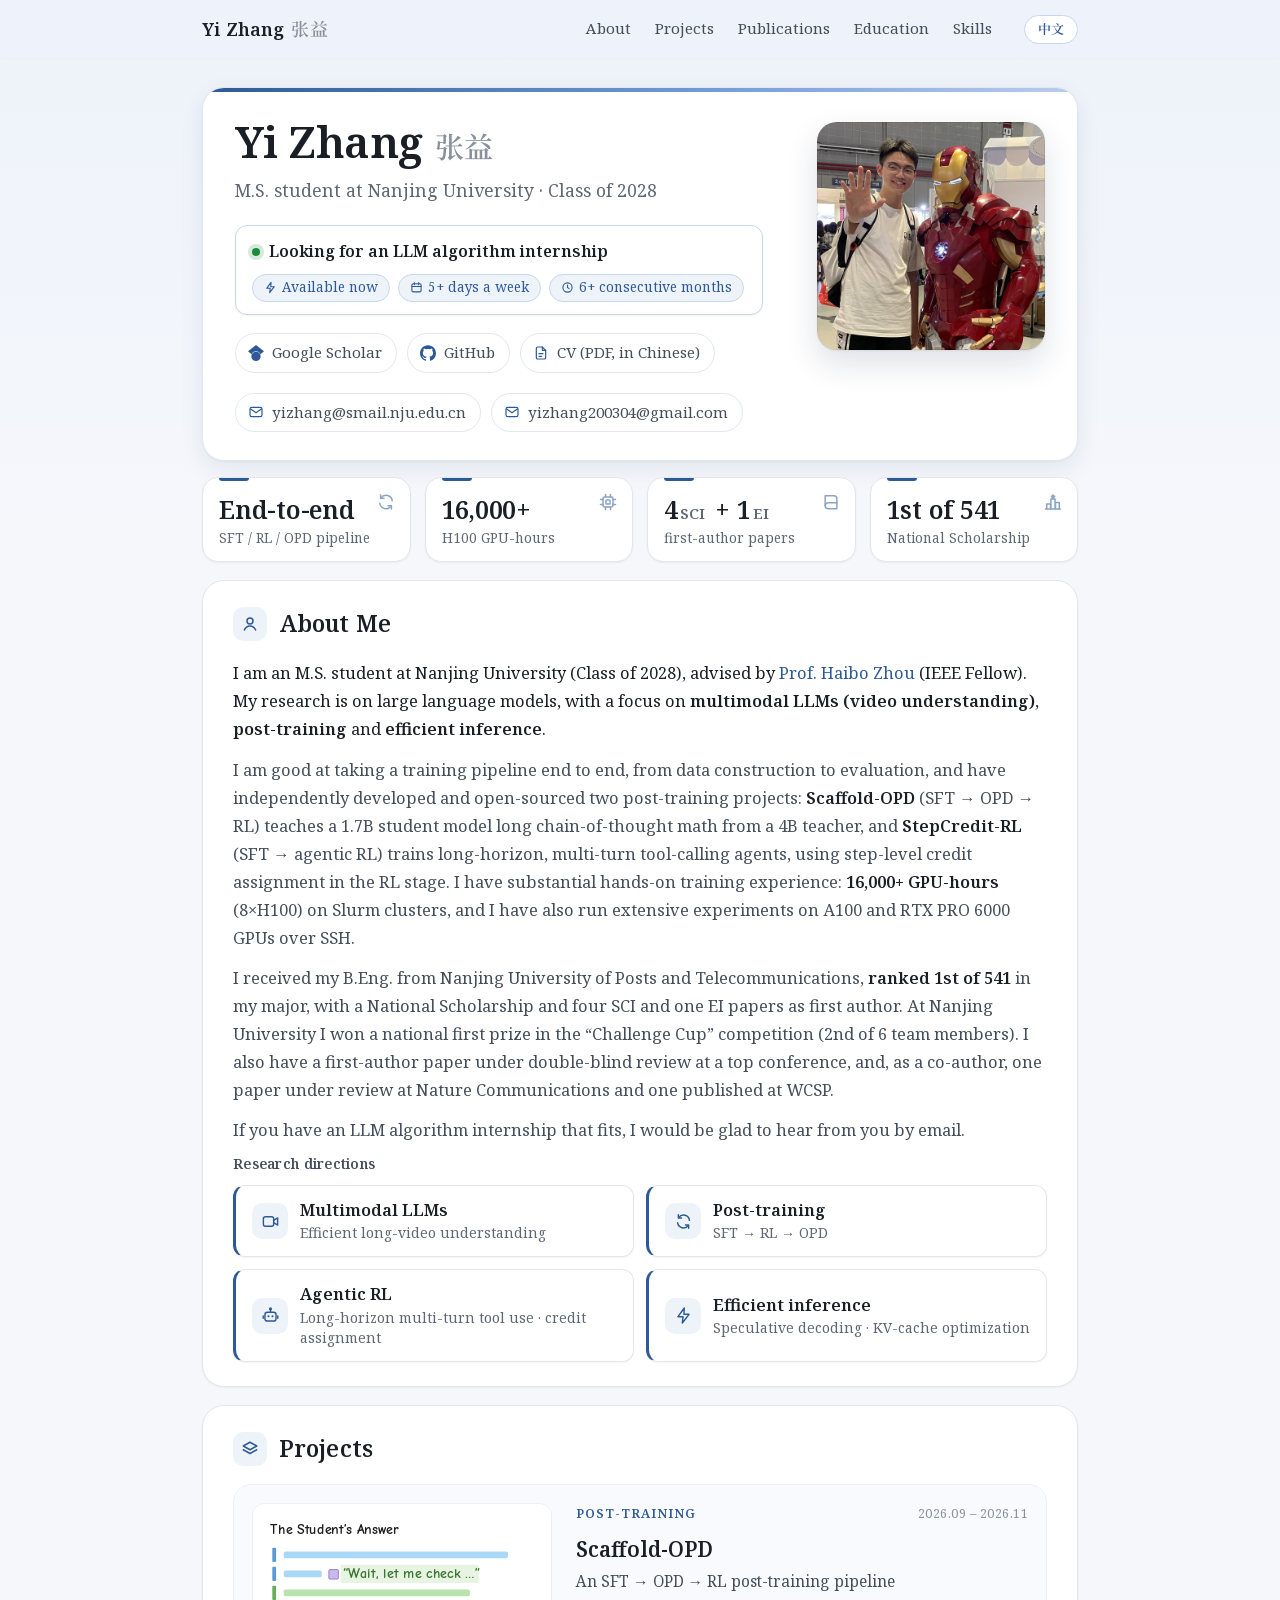
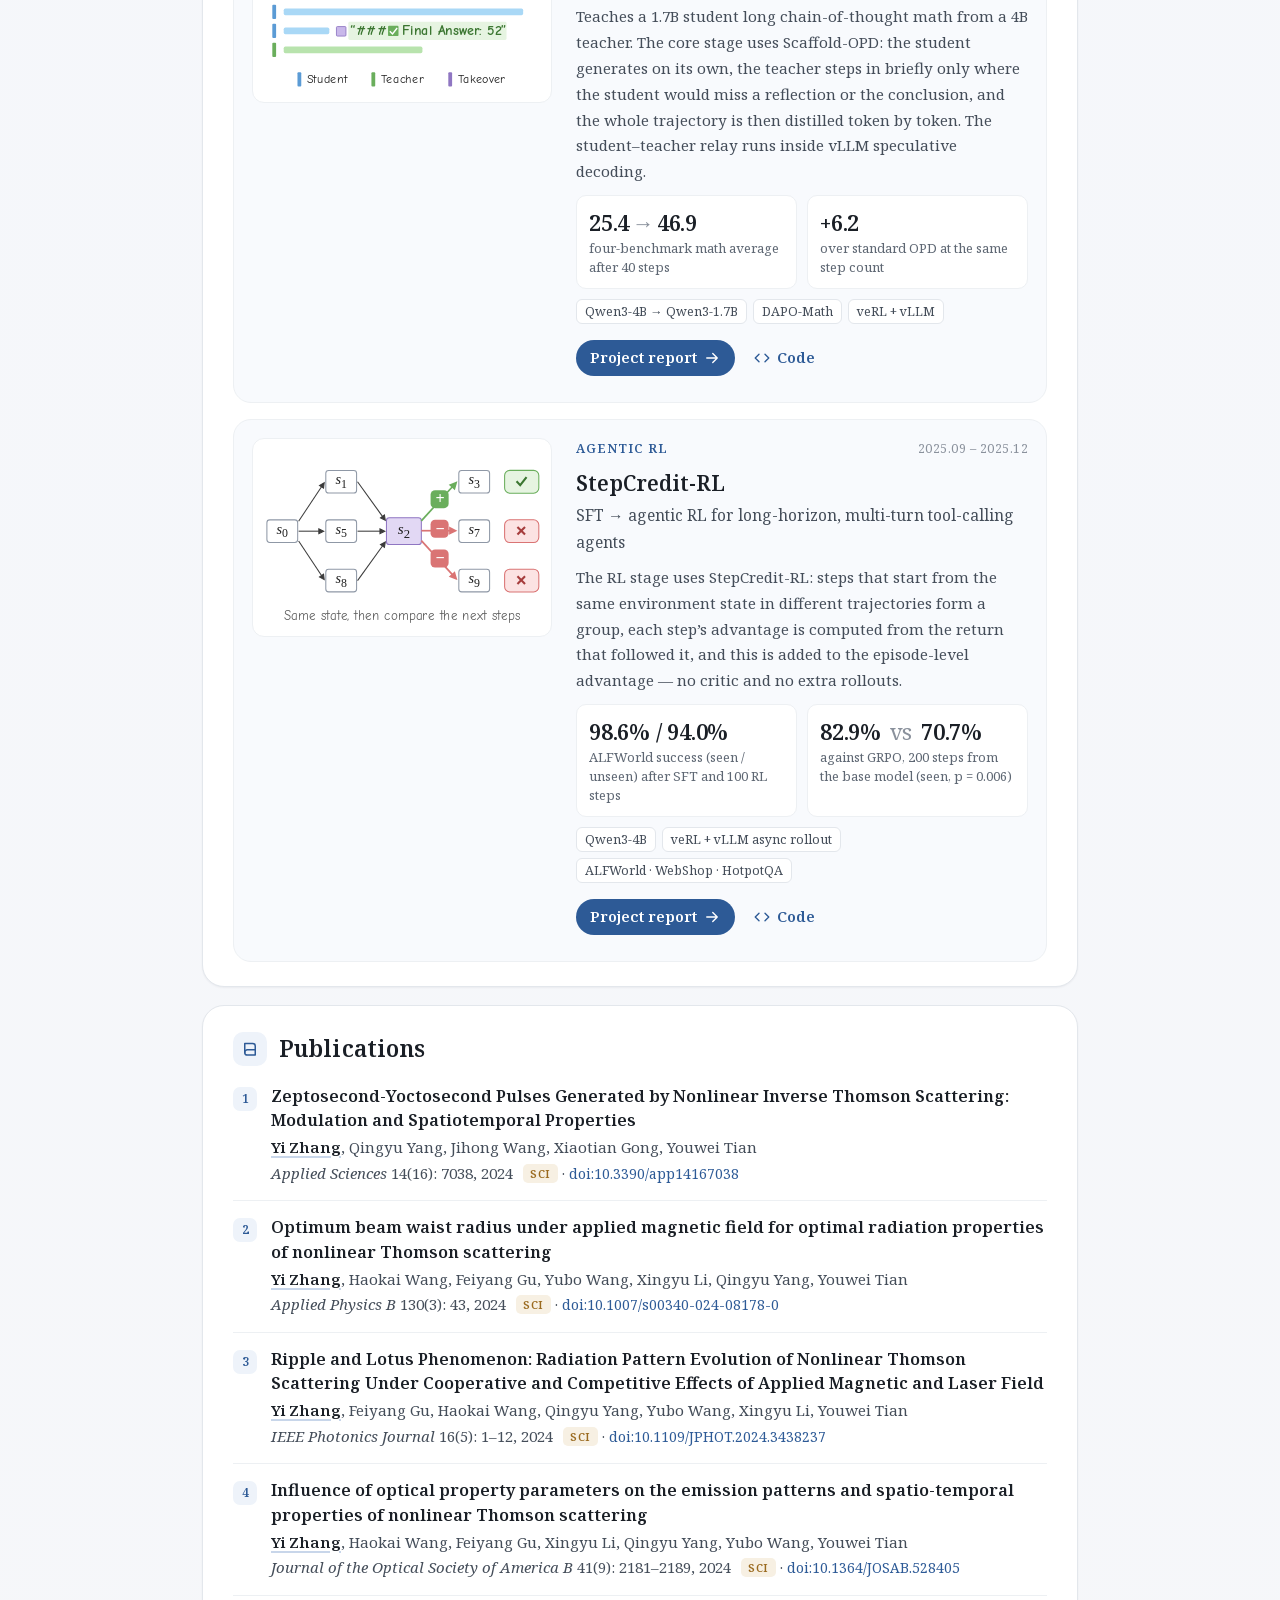
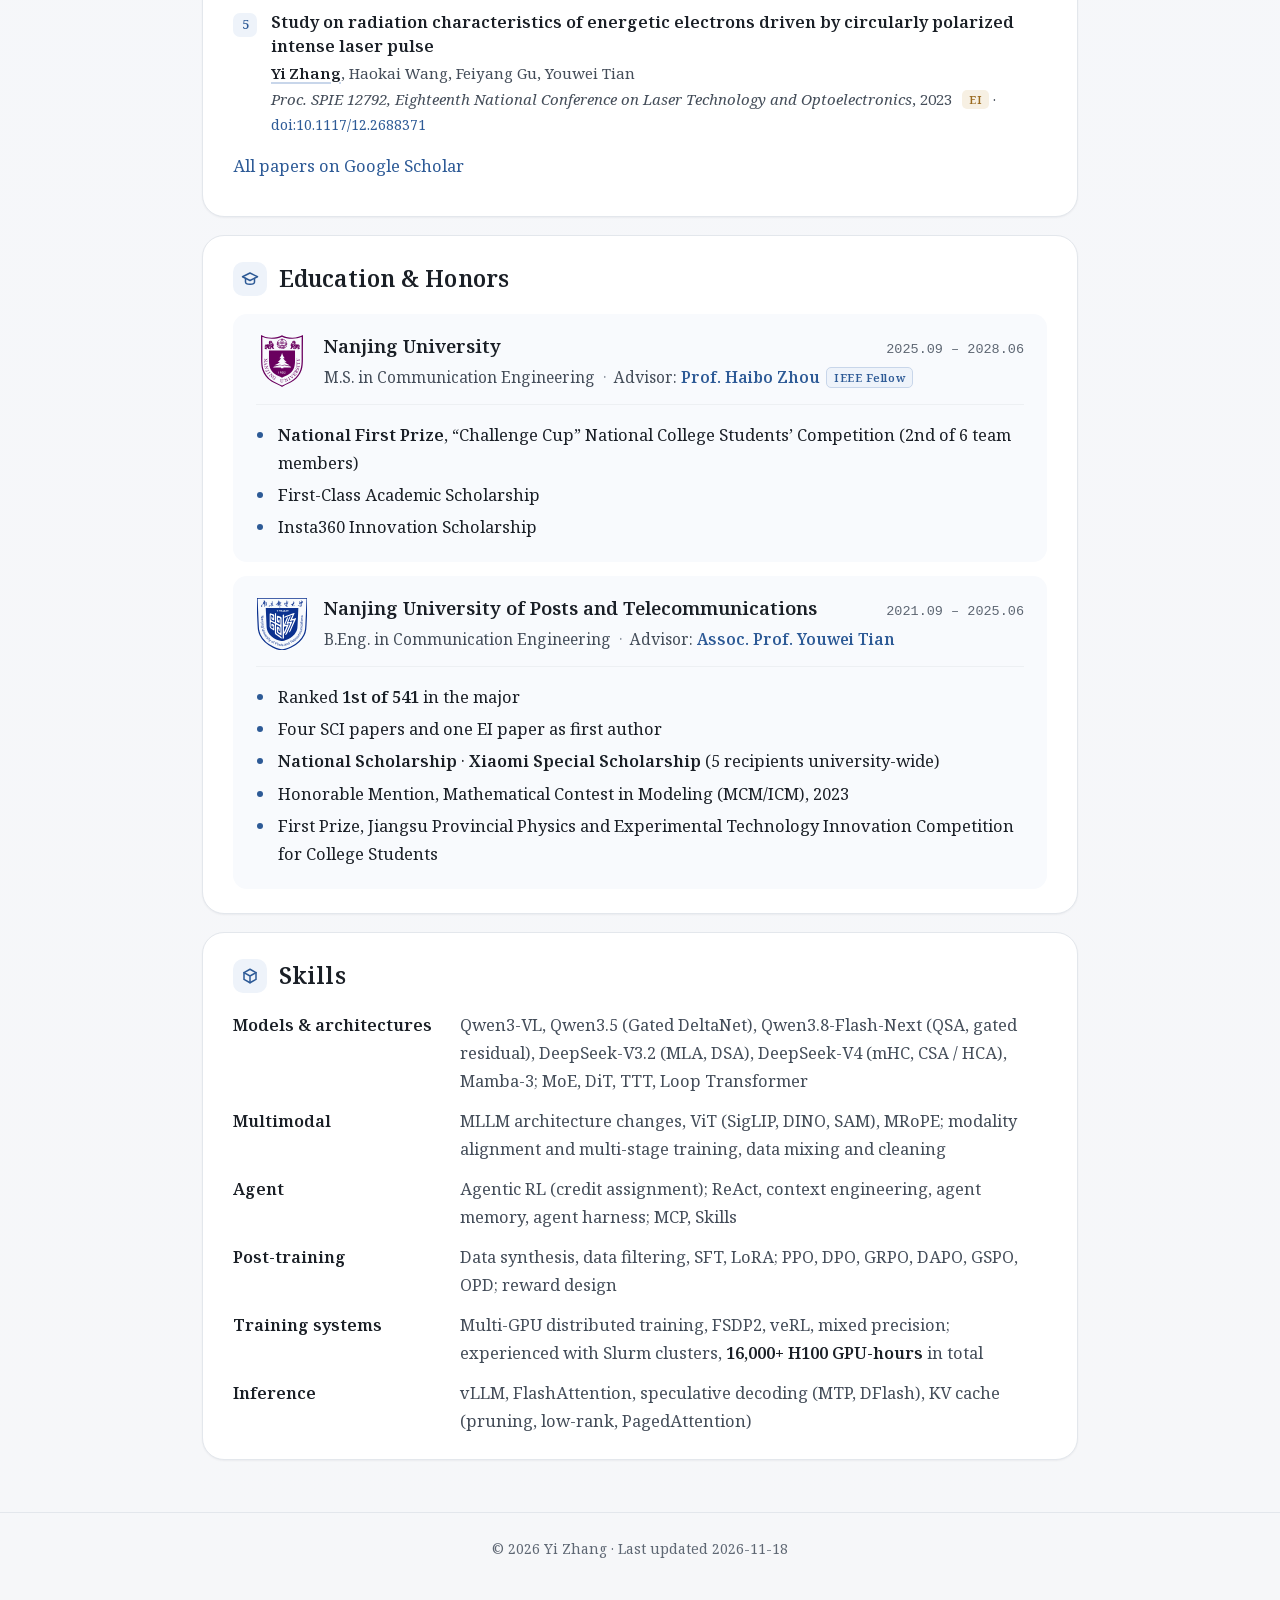
==== commit e53fcbc9: "About Me: 16,000+ GPU-hours on 8×H100 Co-Authored-By: Claude Opus 5.5 <noreply@anthropic.com>" ====
--- a/index.html
+++ b/index.html
@@ -105,8 +105,8 @@
     <div class="about">
       <p lang="en">I am an M.S. student at Nanjing University (Class of 2028), advised by <a href="https://scholar.google.com/citations?user=zu9EFX4AAAAJ&amp;hl=zh-CN&amp;oi=ao">Prof. Haibo Zhou</a> (IEEE Fellow). My research is on large language models, with a focus on <strong>multimodal LLMs (video understanding)</strong>, <strong>post-training</strong> and <strong>efficient inference</strong>.</p>
       <p lang="zh-CN">我是南京大学的硕士生（2028 届），导师为<a href="https://scholar.google.com/citations?user=zu9EFX4AAAAJ&amp;hl=zh-CN&amp;oi=ao">周海波教授</a>（IEEE Fellow）。研究方向为大模型，重点关注<strong>多模态大模型（视频理解）</strong> &amp; <strong>后训练</strong> &amp; <strong>高效推理</strong>。</p>
-      <p lang="en">I am good at taking a training pipeline end to end, from data construction to evaluation, and have independently developed and open-sourced two post-training projects: <a href="projects/scaffold-opd.html"><strong>Scaffold-OPD</strong></a> (SFT → OPD → RL) teaches a 1.7B student model long chain-of-thought math from a 4B teacher, and <a href="projects/stepcredit-rl.html"><strong>StepCredit-RL</strong></a> (SFT → agentic RL) trains long-horizon, multi-turn tool-calling agents, using step-level credit assignment in the RL stage. I have substantial hands-on training experience: <strong class="nb">16,000+ H100 GPU-hours</strong> on Slurm clusters, and I have also run extensive experiments on A100 and RTX PRO 6000 GPUs over SSH.</p>
-      <p lang="zh-CN">我擅长把训练流程从数据构建到效果评测完整打通，独立完成并开源了两个后训练项目：<a href="projects/scaffold-opd.html"><strong>Scaffold-OPD</strong></a>（SFT → OPD → RL）让 1.7B 学生模型向 4B 教师模型学习长链数学推理；<a href="projects/stepcredit-rl.html"><strong>StepCredit-RL</strong></a>（SFT → Agentic RL）训练长程多轮工具调用 Agent，RL 阶段采用步级信用分配。我有丰富的模型训练经验：在 Slurm 集群上累计使用了 <strong class="nb">16,000+ H100 GPU 小时</strong>，此外还通过 SSH 在 A100 与 RTX PRO 6000 上开展过大量实验。</p>
+      <p lang="en">I am good at taking a training pipeline end to end, from data construction to evaluation, and have independently developed and open-sourced two post-training projects: <a href="projects/scaffold-opd.html"><strong>Scaffold-OPD</strong></a> (SFT → OPD → RL) teaches a 1.7B student model long chain-of-thought math from a 4B teacher, and <a href="projects/stepcredit-rl.html"><strong>StepCredit-RL</strong></a> (SFT → agentic RL) trains long-horizon, multi-turn tool-calling agents, using step-level credit assignment in the RL stage. I have substantial hands-on training experience: <strong class="nb">16,000+ GPU-hours</strong> (8×H100) on Slurm clusters, and I have also run extensive experiments on A100 and RTX PRO 6000 GPUs over SSH.</p>
+      <p lang="zh-CN">我擅长把训练流程从数据构建到效果评测完整打通，独立完成并开源了两个后训练项目：<a href="projects/scaffold-opd.html"><strong>Scaffold-OPD</strong></a>（SFT → OPD → RL）让 1.7B 学生模型向 4B 教师模型学习长链数学推理；<a href="projects/stepcredit-rl.html"><strong>StepCredit-RL</strong></a>（SFT → Agentic RL）训练长程多轮工具调用 Agent，RL 阶段采用步级信用分配。我有丰富的模型训练经验：在 Slurm 集群上累计使用了 <strong class="nb">16,000+ GPU 小时</strong>（8×H100），此外还通过 SSH 在 A100 与 RTX PRO 6000 上开展过大量实验。</p>
       <p lang="en">I received my B.Eng. from Nanjing University of Posts and Telecommunications, <strong>ranked 1st of 541</strong> in my major, with a National Scholarship and four SCI and one EI papers as first author. At Nanjing University I won a national first prize in the “Challenge Cup” competition (2nd of 6 team members). I also have a first-author paper under double-blind review at a top conference, and, as a co-author, one paper under review at Nature Communications and one published at WCSP.</p>
       <p lang="zh-CN">本科毕业于南京邮电大学，<strong>专业排名第一（1/541）</strong>，获国家奖学金，以第一作者发表 SCI 论文 4 篇、EI 论文 1 篇；硕士期间获“挑战杯”全国一等奖（2/6），以第一作者在投顶会论文一篇（双盲审稿中），并以合作者身份在投 Nature Communications 一篇、发表 WCSP 一篇。</p>
       <p lang="en">If you have an LLM algorithm internship that fits, I would be glad to hear from you by email.</p>
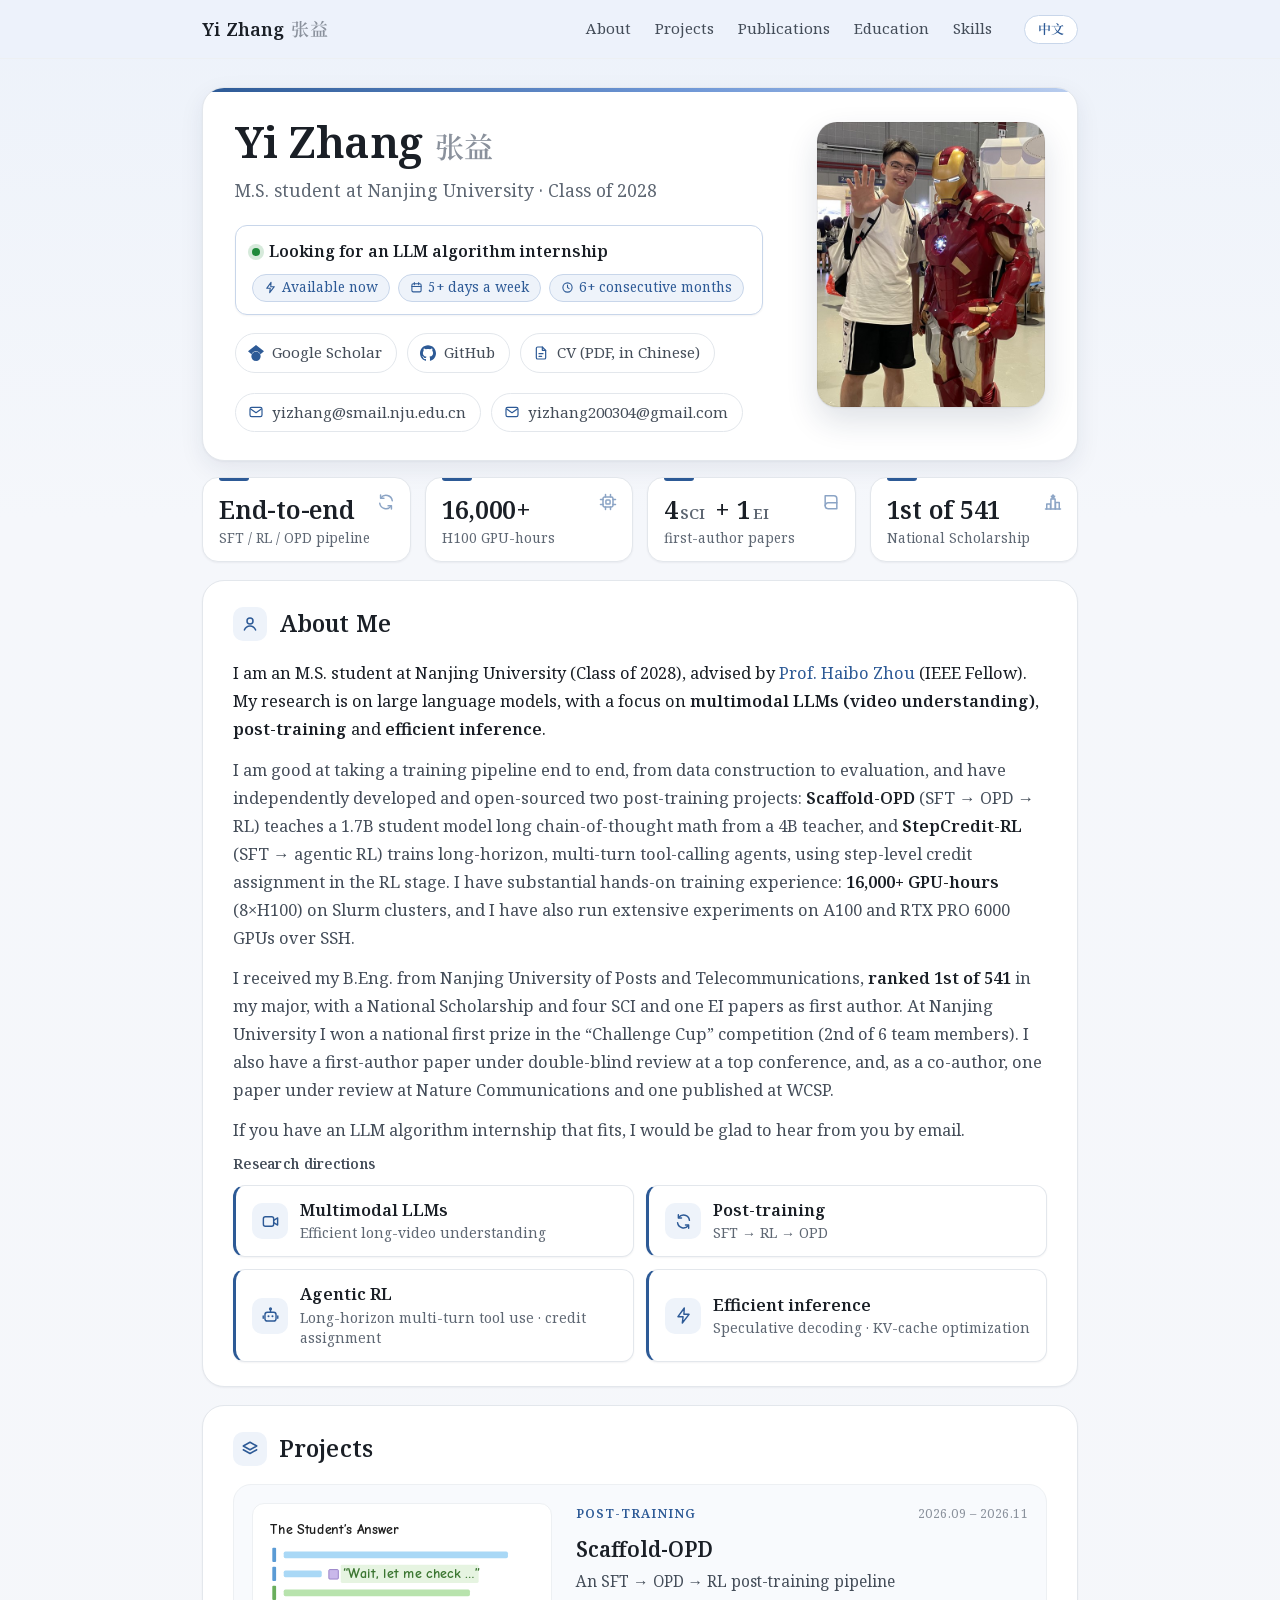
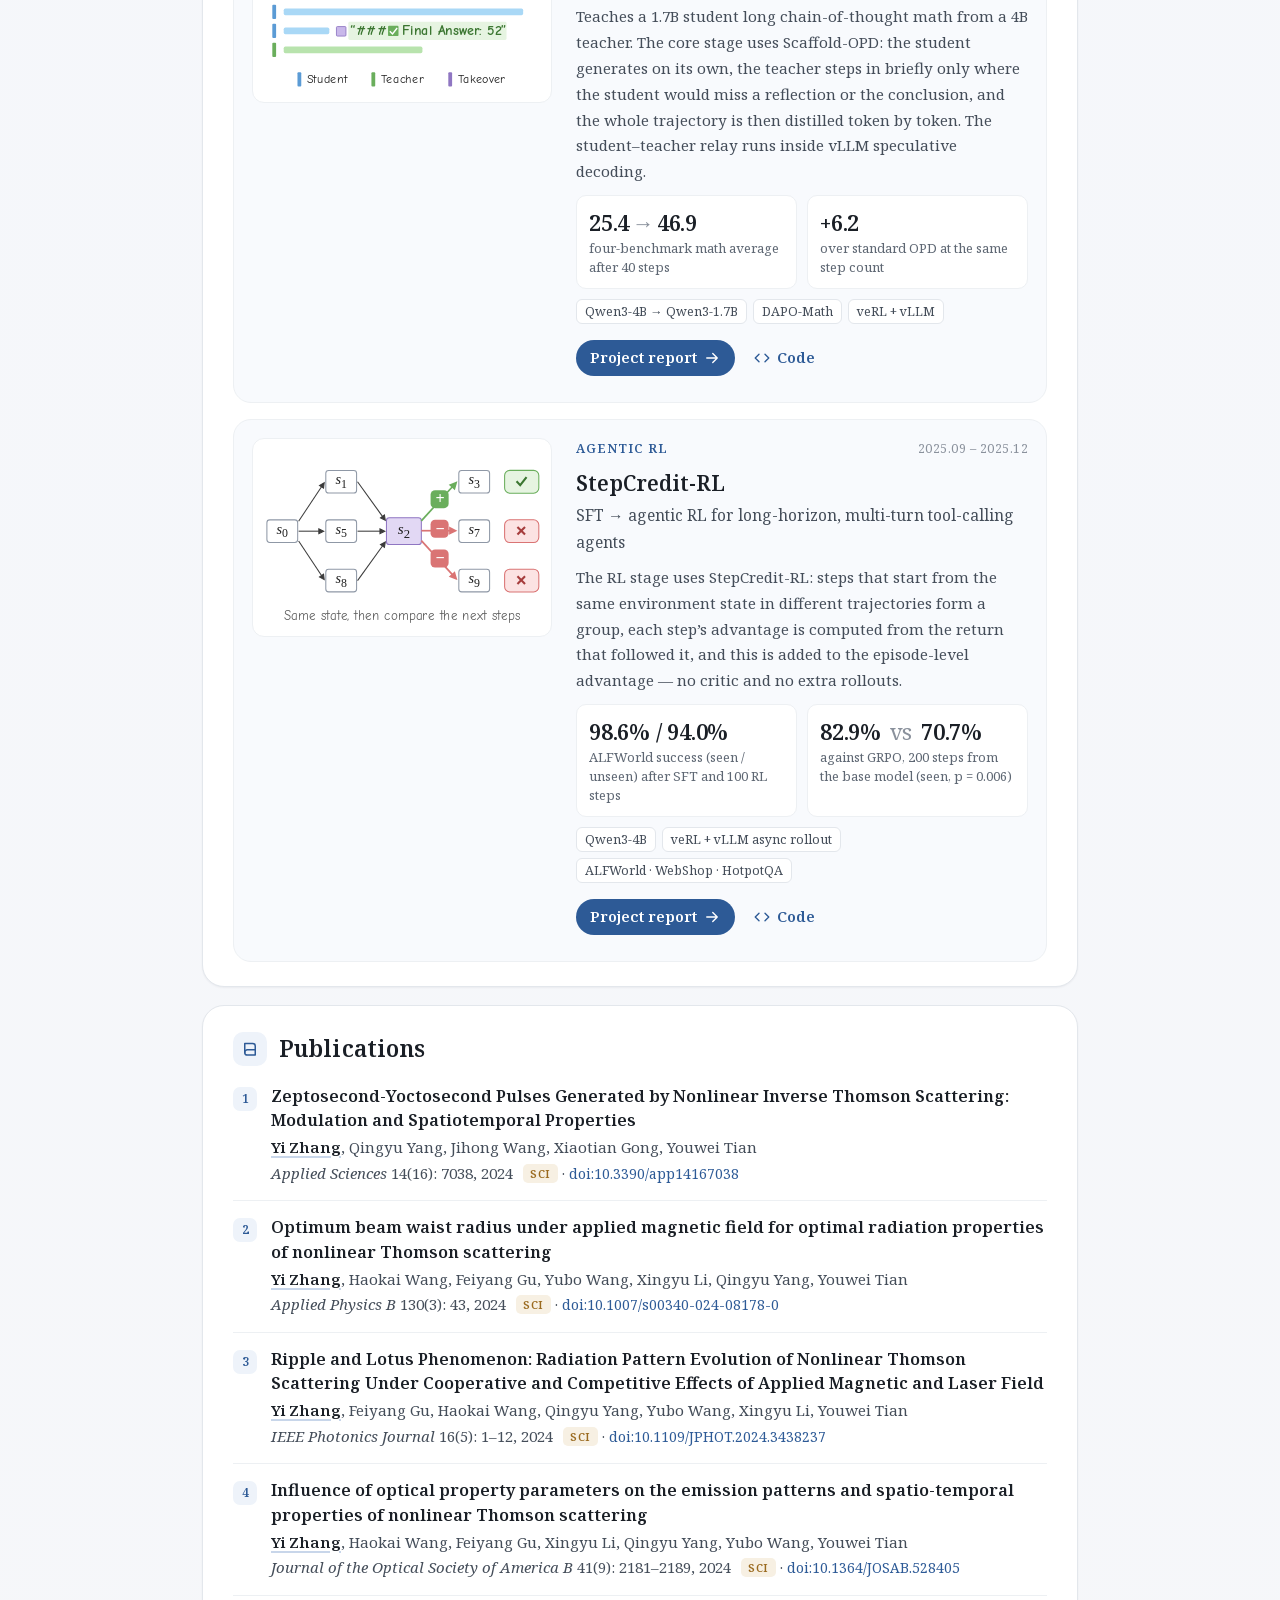
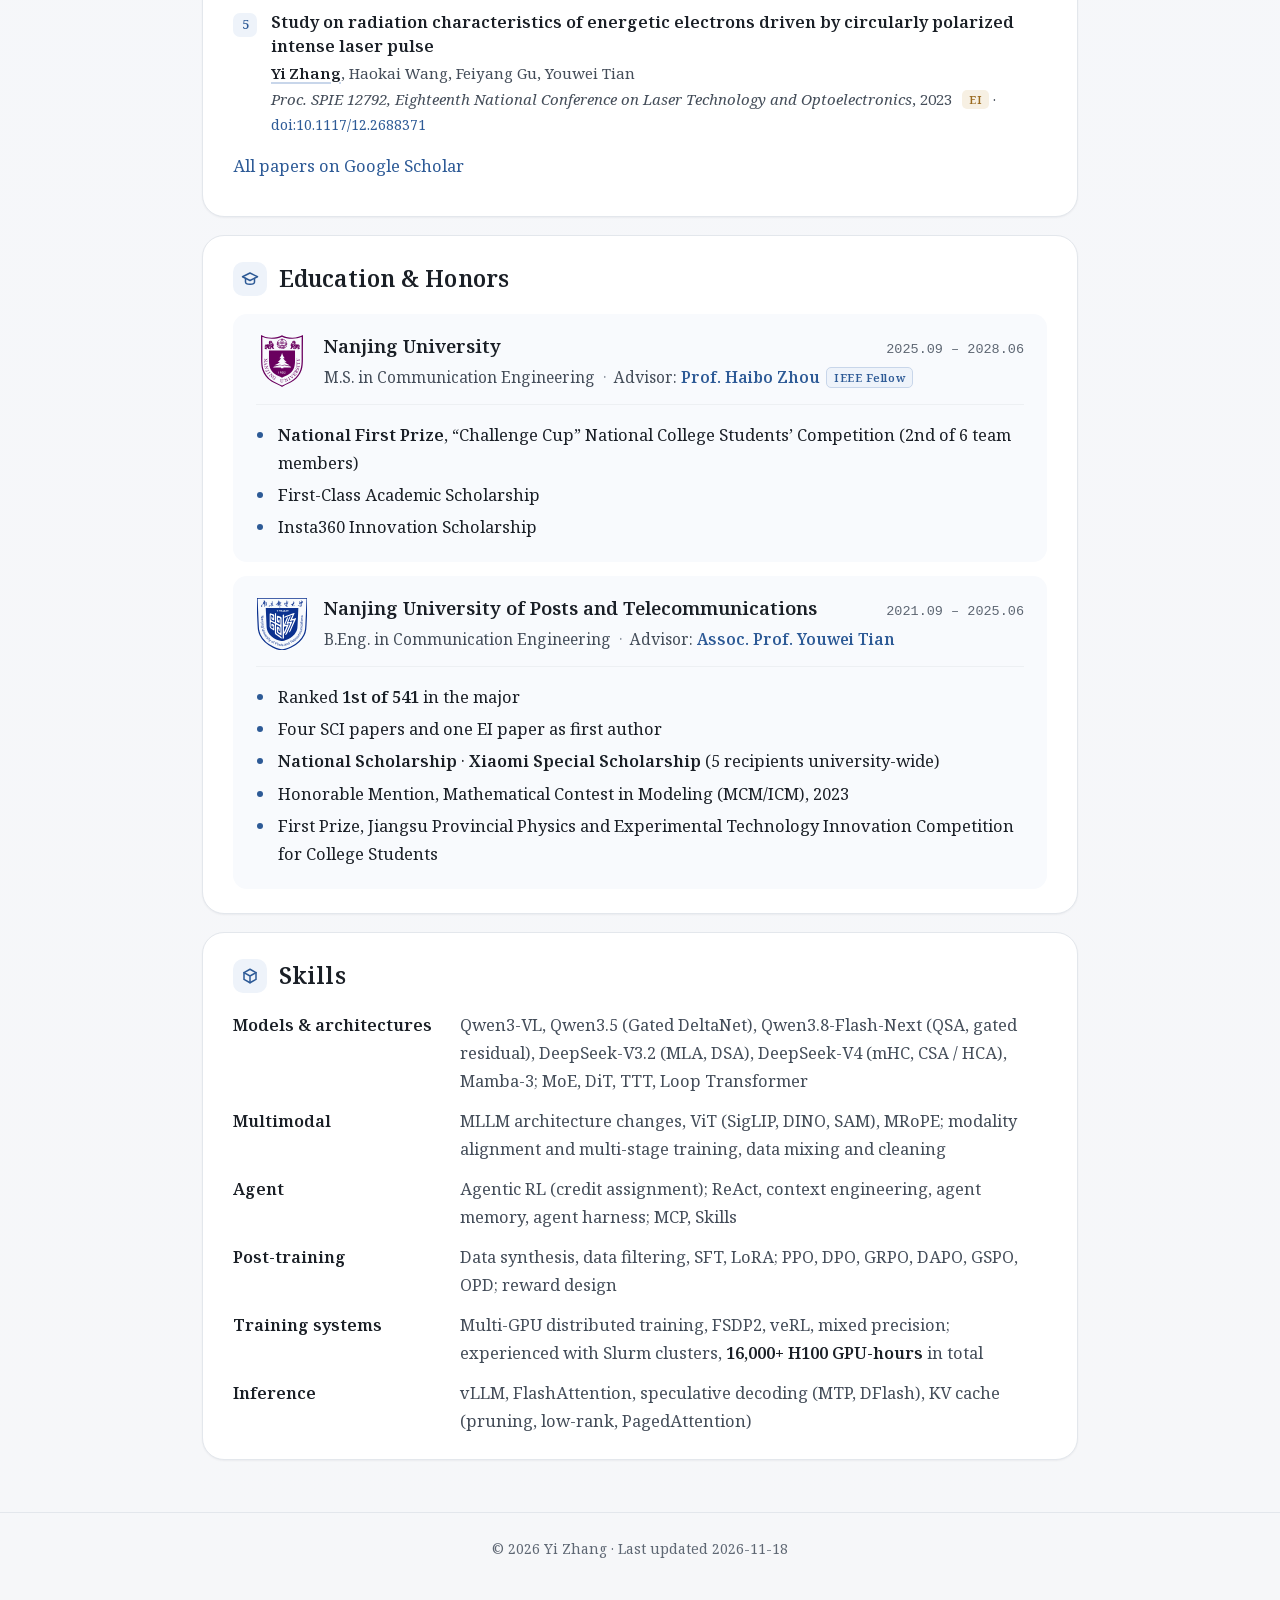
==== commit 155959bd: "Photo: three-quarter-length crop with the Iron Man (4:5) - Profile photo is crop B of the life photo" ====
--- a/index.html
+++ b/index.html
@@ -86,7 +86,7 @@
       </ul>
     </div>
     <figure class="photo">
-      <img src="assets/img/photo.jpg" width="560" height="560" alt="Yi Zhang waving, next to an Iron Man figure">
+      <img src="assets/img/photo.jpg" width="560" height="700" alt="Yi Zhang waving, next to an Iron Man figure">
     </figure>
   </section>
 </div>
--- a/assets/css/site.css
+++ b/assets/css/site.css
@@ -173,7 +173,7 @@
 .hero .bio p { margin: 0 0 10px; }
 .photo { margin: 4px 0 0; position: relative; }
 .photo img {
-  display: block; width: 220px; height: auto; aspect-ratio: 1 / 1; object-fit: cover; border-radius: 18px;
+  display: block; width: 220px; height: auto; aspect-ratio: 4 / 5; object-fit: cover; border-radius: 18px;
   box-shadow: 0 1px 2px rgba(16, 24, 40, .06), 0 14px 32px rgba(20, 40, 80, .14);
 }
 .photo::after { content: ""; position: absolute; inset: 0; border-radius: 18px; box-shadow: inset 0 0 0 1px rgba(0, 0, 0, .06); pointer-events: none; }
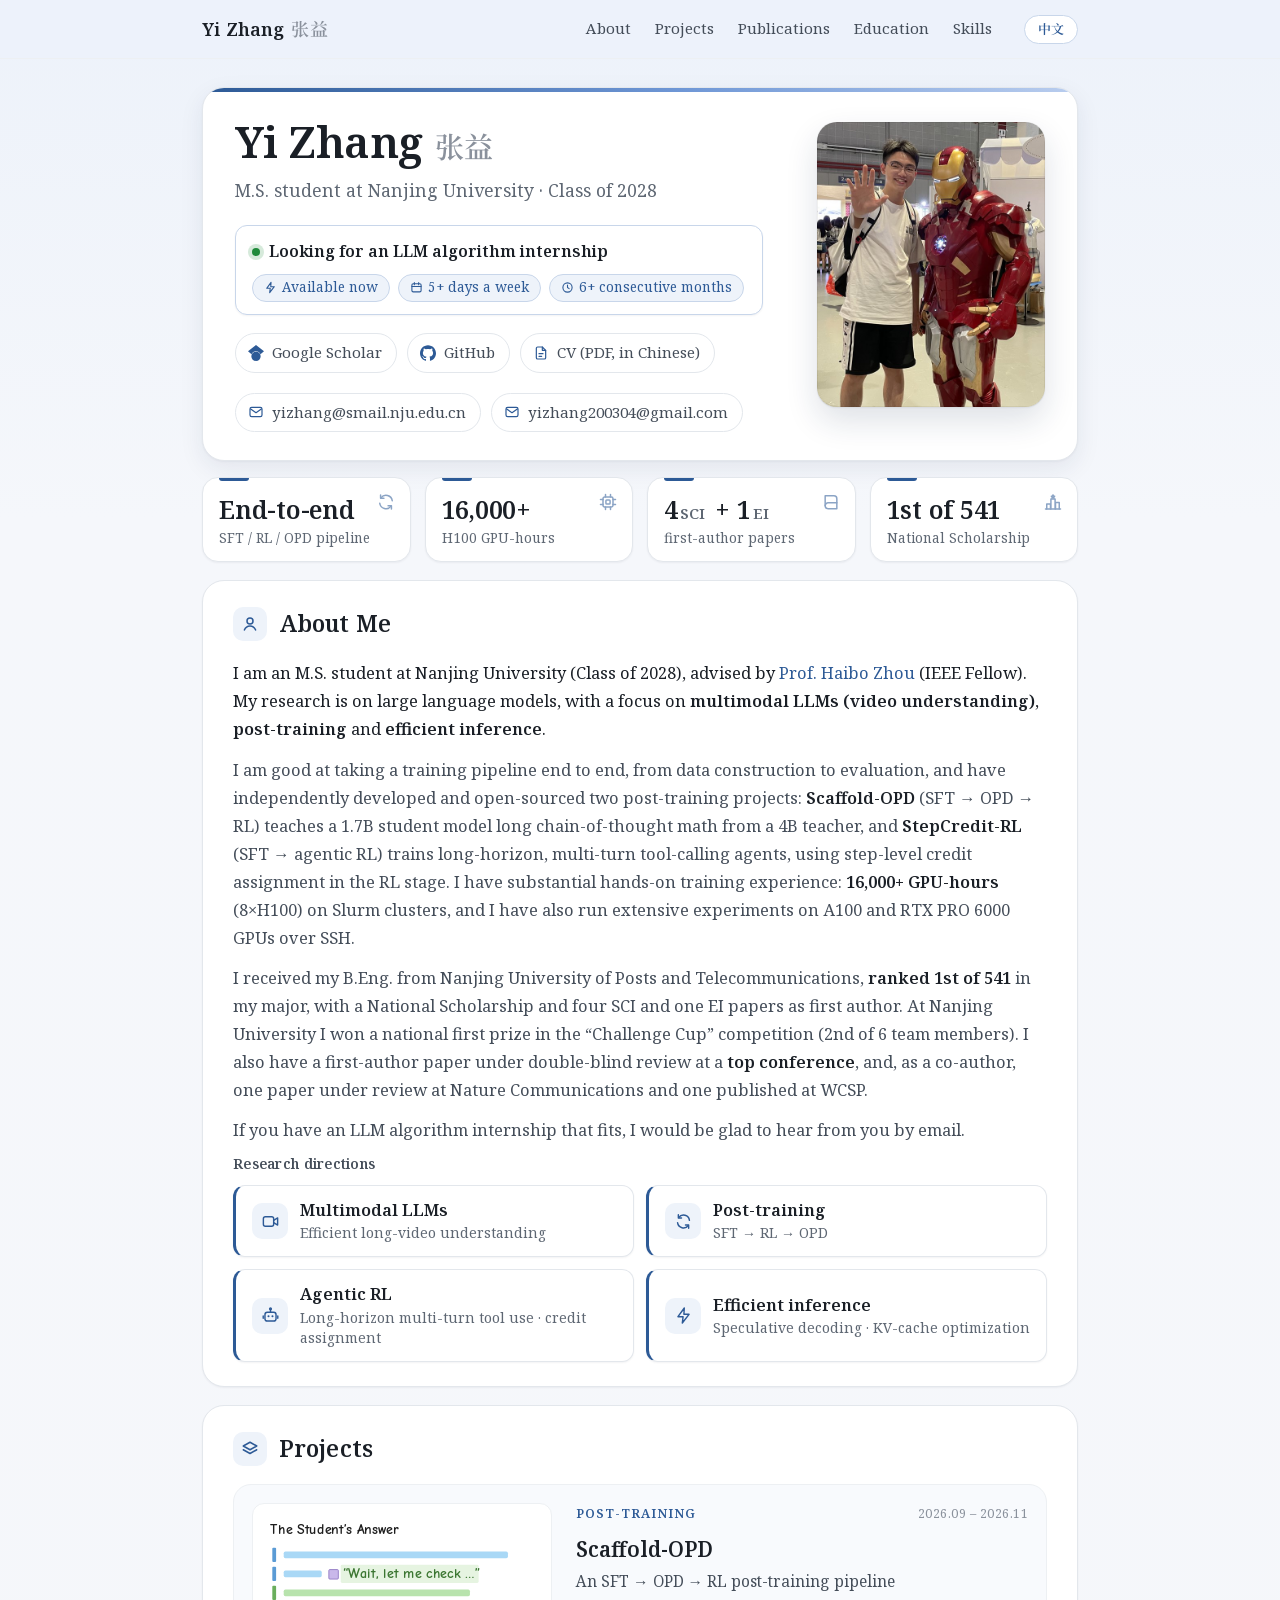
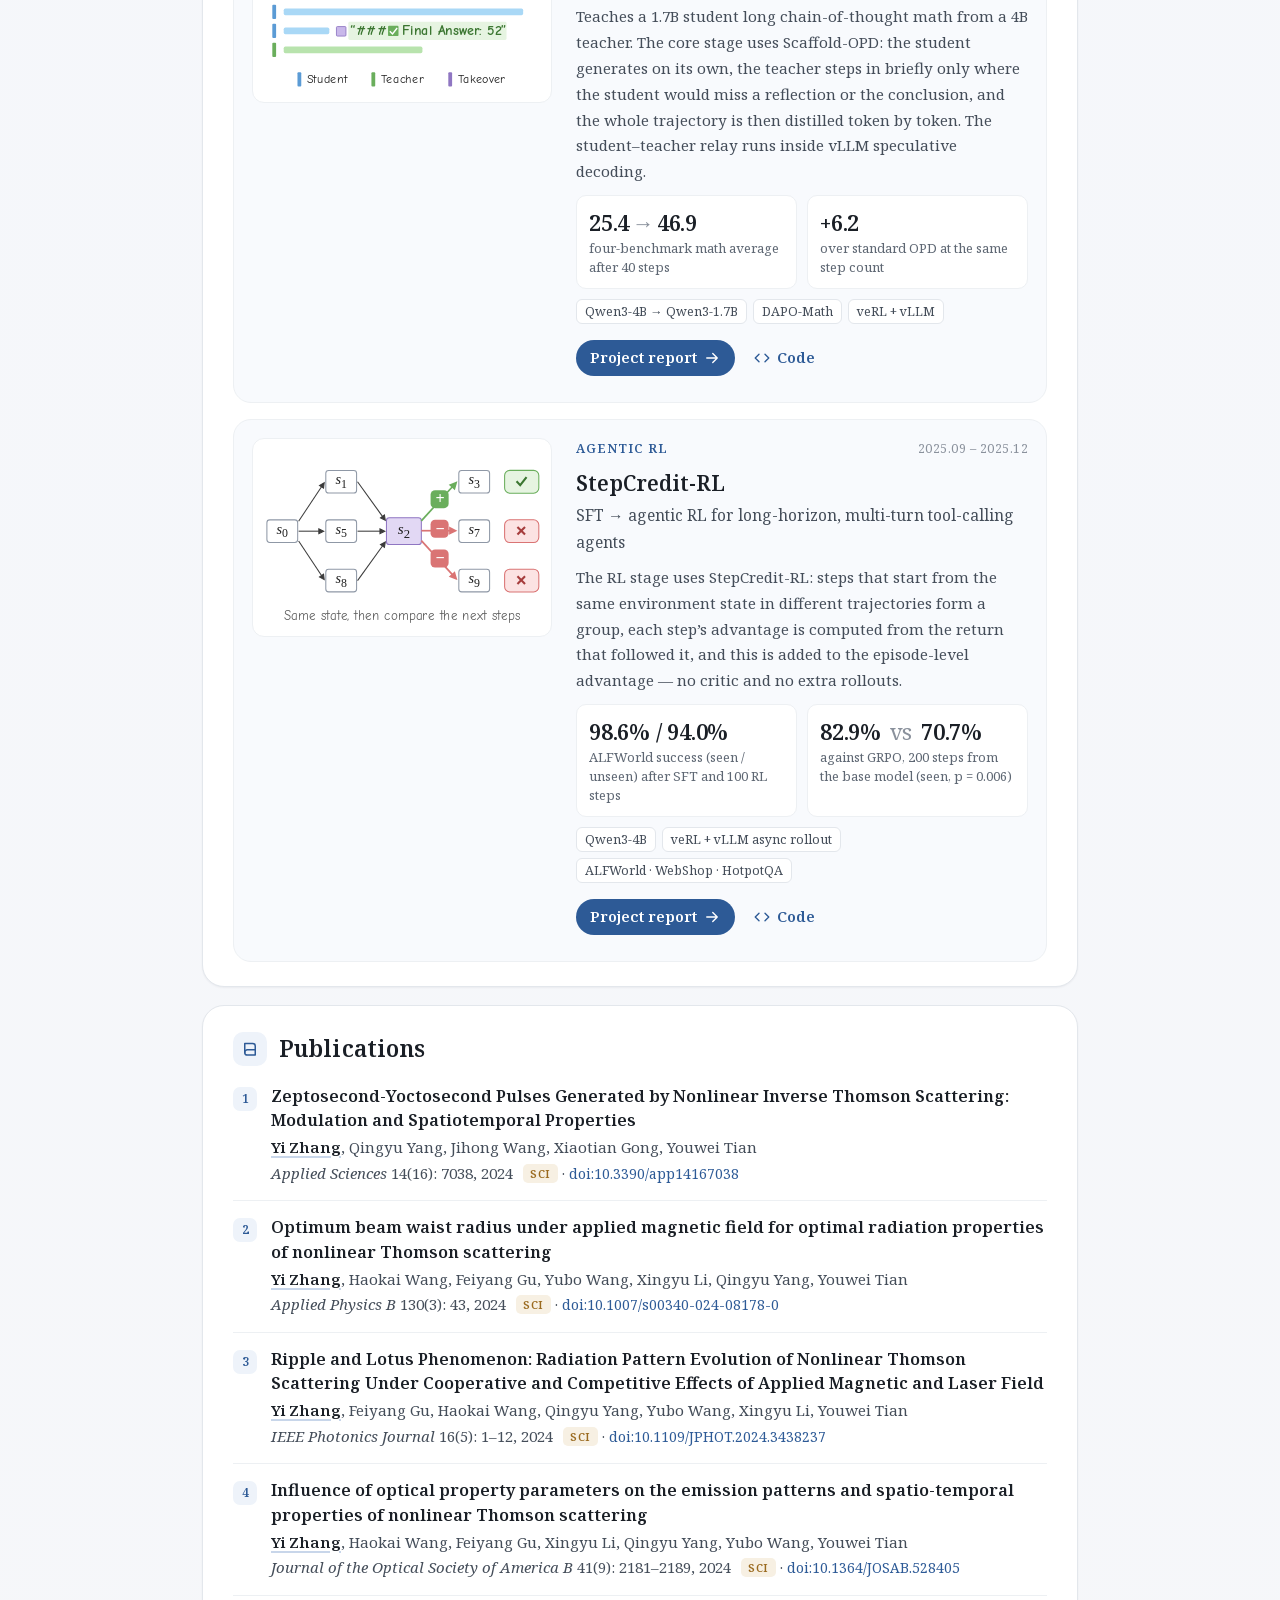
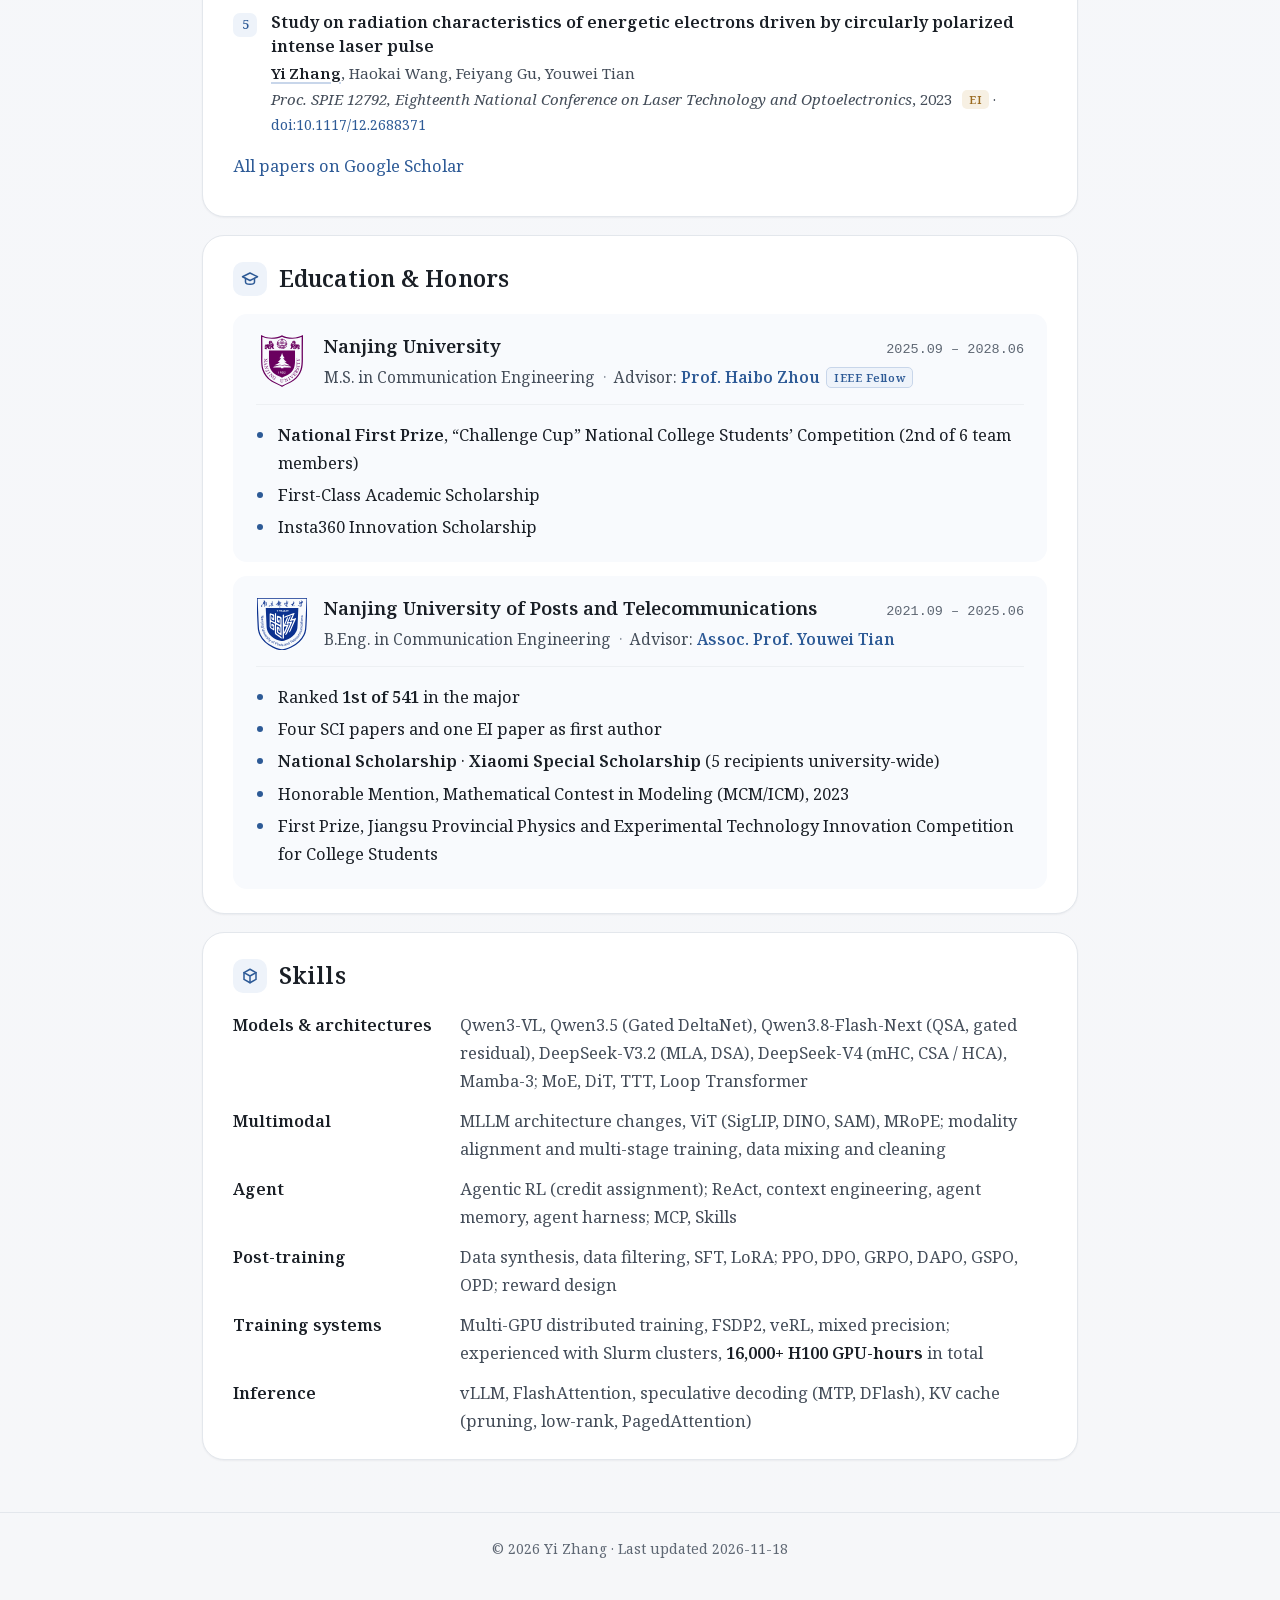
==== commit d14ee2f0: "About Me: top-conference paper in bold - 「顶会论文」 and its English counterpart "top conference" are set" ====
--- a/index.html
+++ b/index.html
@@ -107,8 +107,8 @@
       <p lang="zh-CN">我是南京大学的硕士生（2028 届），导师为<a href="https://scholar.google.com/citations?user=zu9EFX4AAAAJ&amp;hl=zh-CN&amp;oi=ao">周海波教授</a>（IEEE Fellow）。研究方向为大模型，重点关注<strong>多模态大模型（视频理解）</strong> &amp; <strong>后训练</strong> &amp; <strong>高效推理</strong>。</p>
       <p lang="en">I am good at taking a training pipeline end to end, from data construction to evaluation, and have independently developed and open-sourced two post-training projects: <a href="projects/scaffold-opd.html"><strong>Scaffold-OPD</strong></a> (SFT → OPD → RL) teaches a 1.7B student model long chain-of-thought math from a 4B teacher, and <a href="projects/stepcredit-rl.html"><strong>StepCredit-RL</strong></a> (SFT → agentic RL) trains long-horizon, multi-turn tool-calling agents, using step-level credit assignment in the RL stage. I have substantial hands-on training experience: <strong class="nb">16,000+ GPU-hours</strong> (8×H100) on Slurm clusters, and I have also run extensive experiments on A100 and RTX PRO 6000 GPUs over SSH.</p>
       <p lang="zh-CN">我擅长把训练流程从数据构建到效果评测完整打通，独立完成并开源了两个后训练项目：<a href="projects/scaffold-opd.html"><strong>Scaffold-OPD</strong></a>（SFT → OPD → RL）让 1.7B 学生模型向 4B 教师模型学习长链数学推理；<a href="projects/stepcredit-rl.html"><strong>StepCredit-RL</strong></a>（SFT → Agentic RL）训练长程多轮工具调用 Agent，RL 阶段采用步级信用分配。我有丰富的模型训练经验：在 Slurm 集群上累计使用了 <strong class="nb">16,000+ GPU 小时</strong>（8×H100），此外还通过 SSH 在 A100 与 RTX PRO 6000 上开展过大量实验。</p>
-      <p lang="en">I received my B.Eng. from Nanjing University of Posts and Telecommunications, <strong>ranked 1st of 541</strong> in my major, with a National Scholarship and four SCI and one EI papers as first author. At Nanjing University I won a national first prize in the “Challenge Cup” competition (2nd of 6 team members). I also have a first-author paper under double-blind review at a top conference, and, as a co-author, one paper under review at Nature Communications and one published at WCSP.</p>
-      <p lang="zh-CN">本科毕业于南京邮电大学，<strong>专业排名第一（1/541）</strong>，获国家奖学金，以第一作者发表 SCI 论文 4 篇、EI 论文 1 篇；硕士期间获“挑战杯”全国一等奖（2/6），以第一作者在投顶会论文一篇（双盲审稿中），并以合作者身份在投 Nature Communications 一篇、发表 WCSP 一篇。</p>
+      <p lang="en">I received my B.Eng. from Nanjing University of Posts and Telecommunications, <strong>ranked 1st of 541</strong> in my major, with a National Scholarship and four SCI and one EI papers as first author. At Nanjing University I won a national first prize in the “Challenge Cup” competition (2nd of 6 team members). I also have a first-author paper under double-blind review at a <strong>top conference</strong>, and, as a co-author, one paper under review at Nature Communications and one published at WCSP.</p>
+      <p lang="zh-CN">本科毕业于南京邮电大学，<strong>专业排名第一（1/541）</strong>，获国家奖学金，以第一作者发表 SCI 论文 4 篇、EI 论文 1 篇；硕士期间获“挑战杯”全国一等奖（2/6），以第一作者在投<strong>顶会论文</strong>一篇（双盲审稿中），并以合作者身份在投 Nature Communications 一篇、发表 WCSP 一篇。</p>
       <p lang="en">If you have an LLM algorithm internship that fits, I would be glad to hear from you by email.</p>
       <p lang="zh-CN">如有合适的大模型算法实习机会，欢迎通过邮件联系我。</p>
     </div>
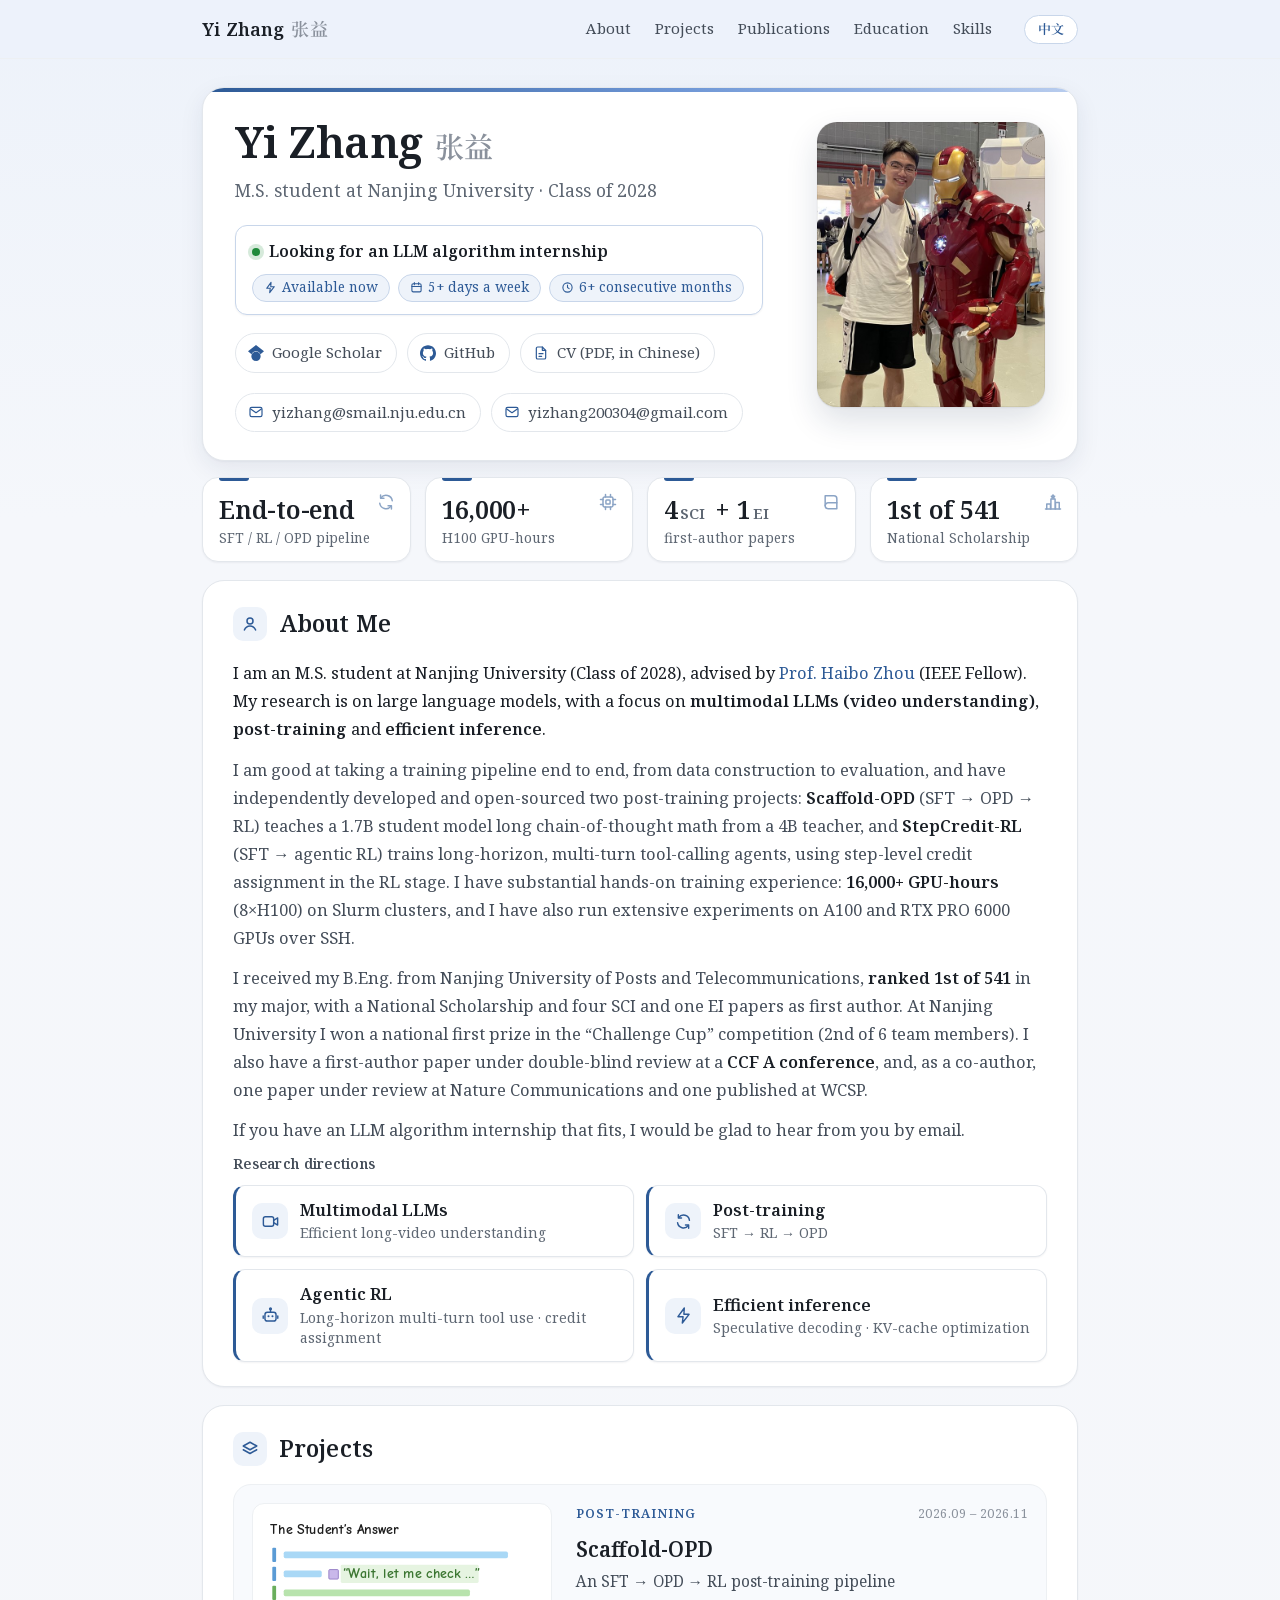
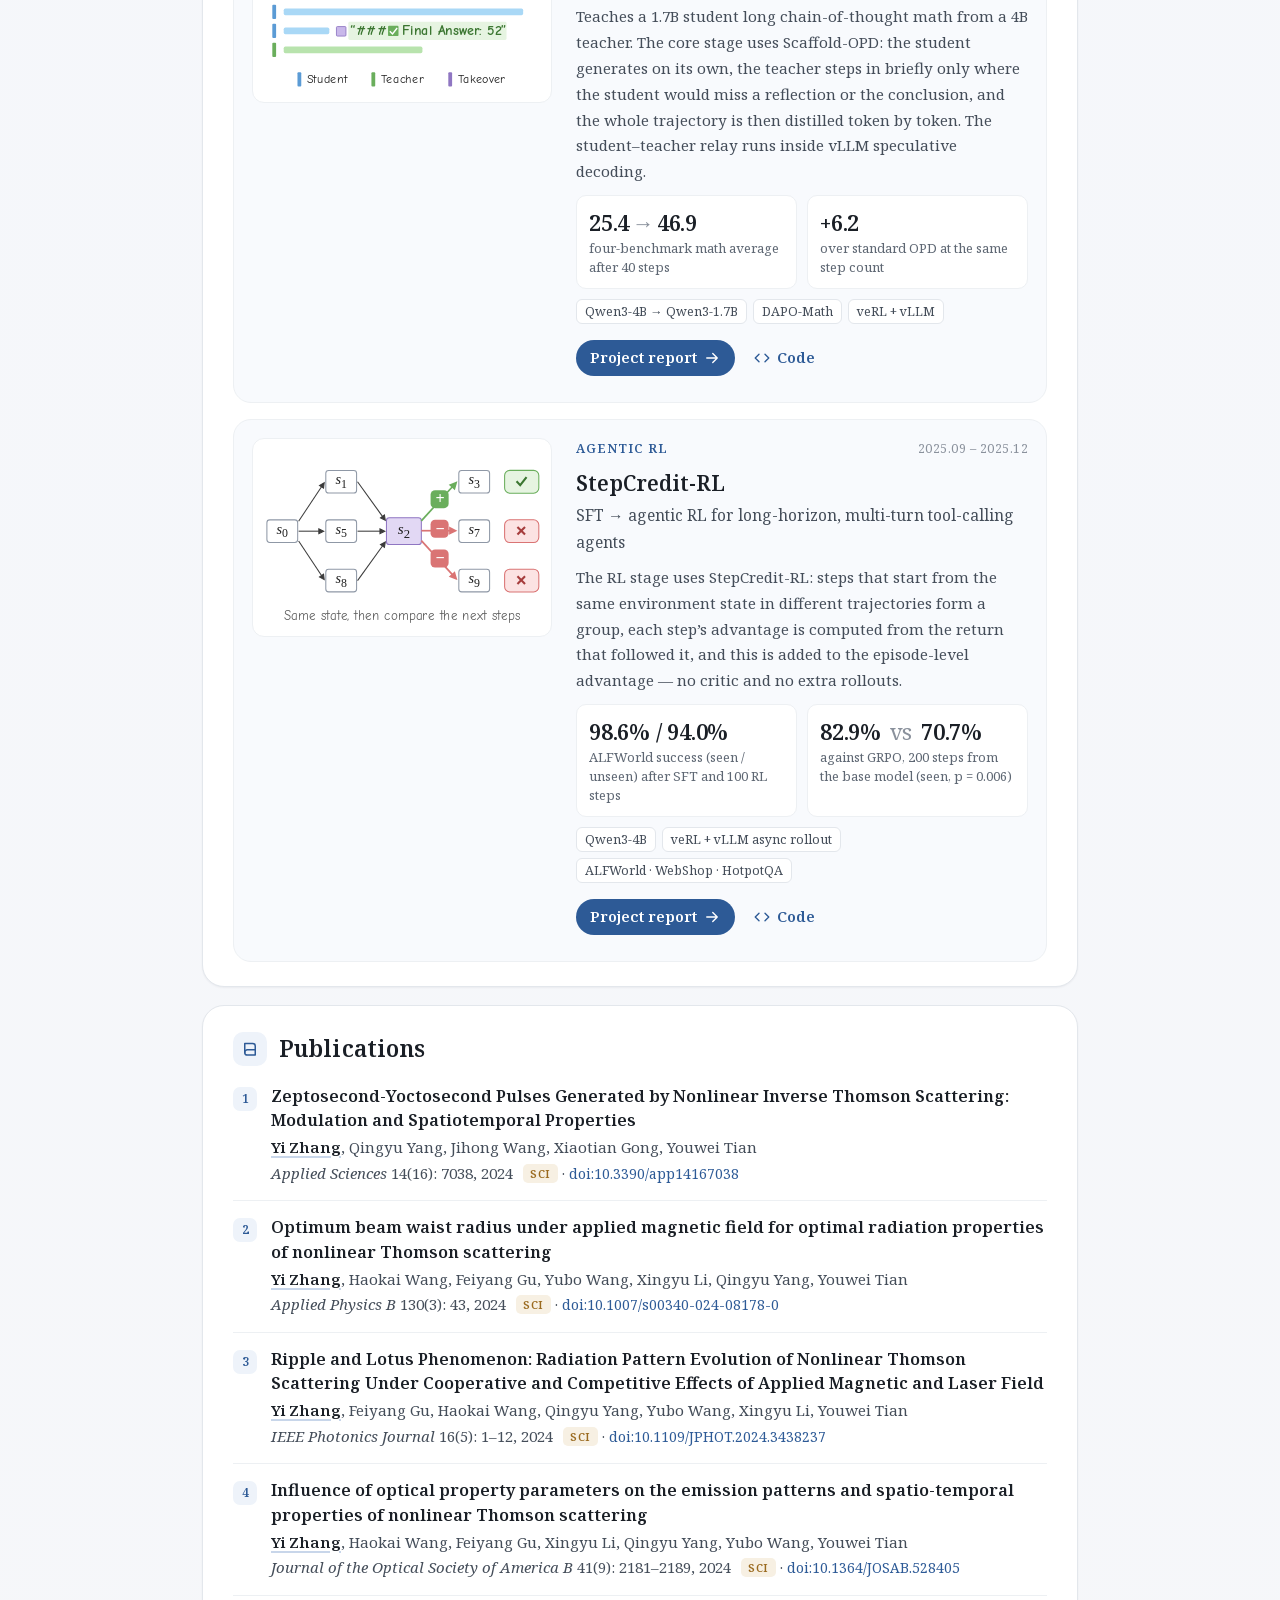
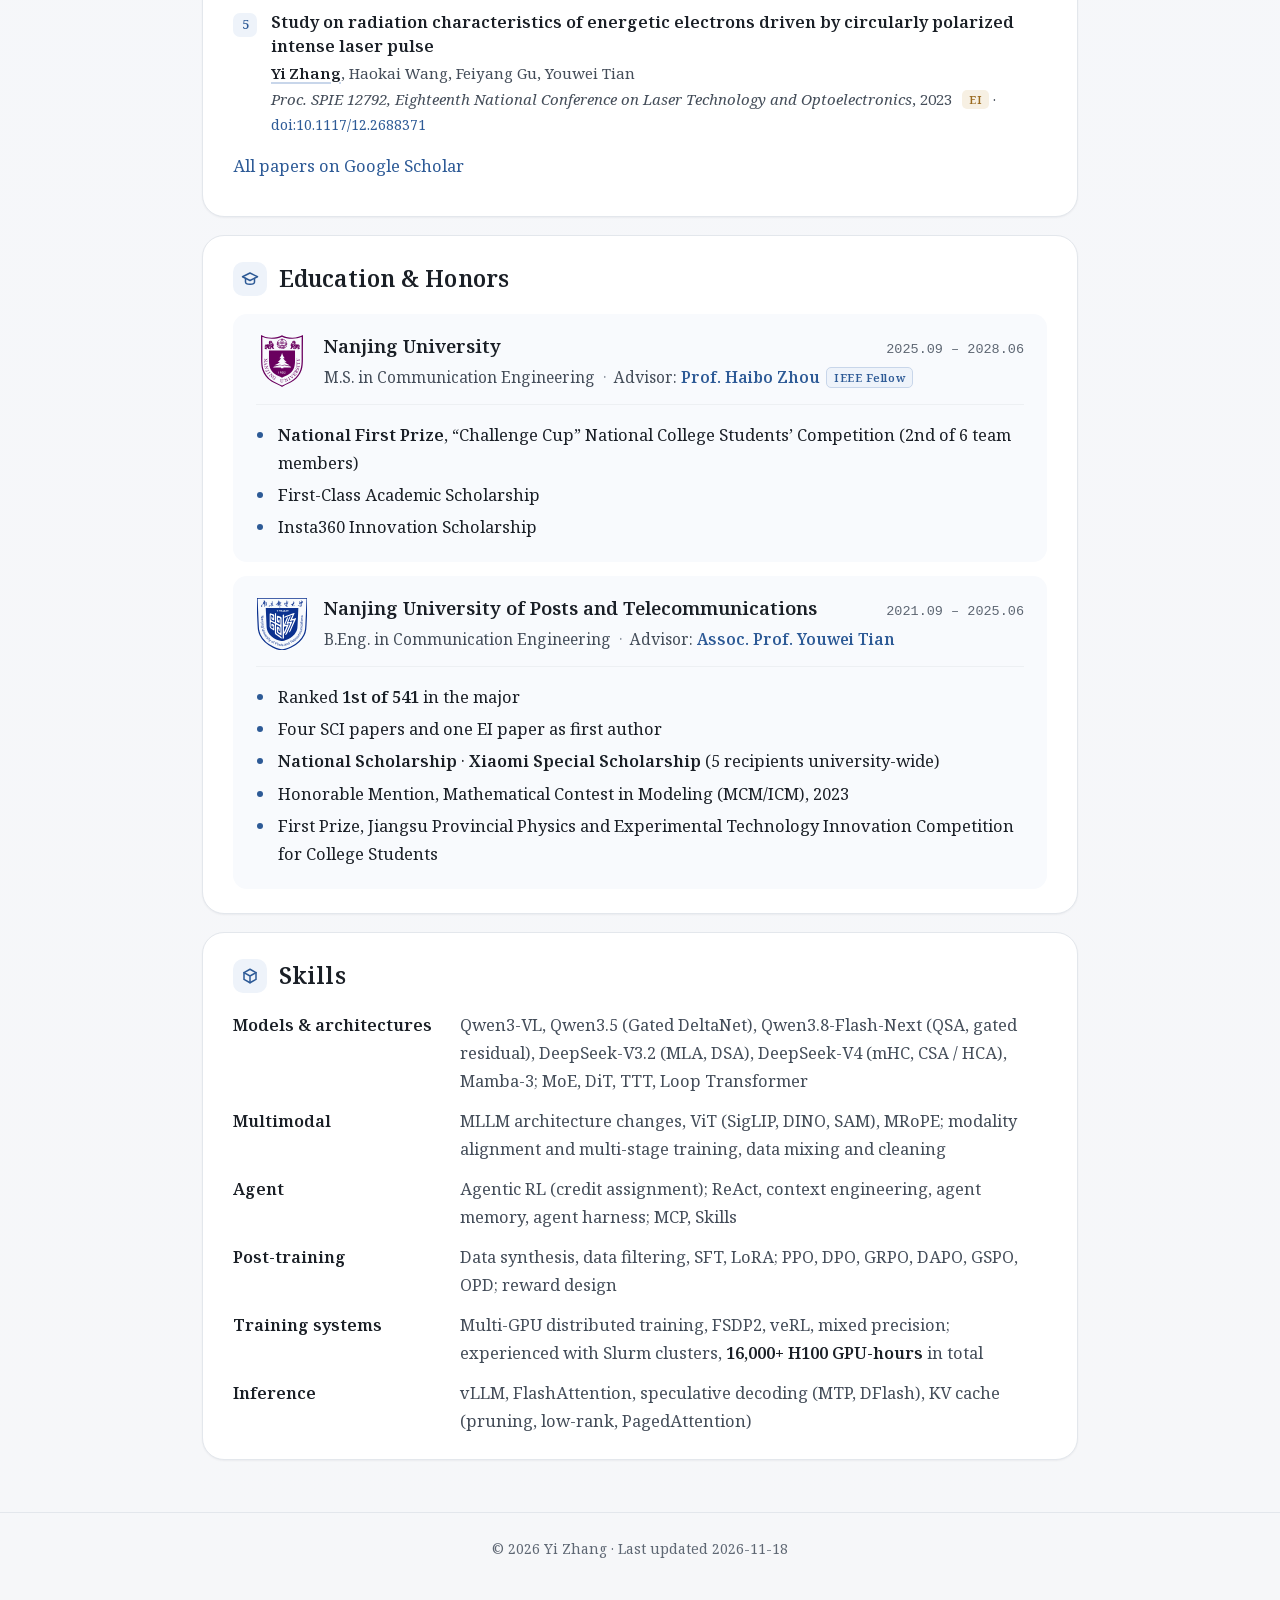
==== commit 260683aa: "About Me: the paper under review is at a CCF A conference - 「顶会论文」 → 「CCF A 论文」, "top conference" → " ====
--- a/index.html
+++ b/index.html
@@ -107,8 +107,8 @@
       <p lang="zh-CN">我是南京大学的硕士生（2028 届），导师为<a href="https://scholar.google.com/citations?user=zu9EFX4AAAAJ&amp;hl=zh-CN&amp;oi=ao">周海波教授</a>（IEEE Fellow）。研究方向为大模型，重点关注<strong>多模态大模型（视频理解）</strong> &amp; <strong>后训练</strong> &amp; <strong>高效推理</strong>。</p>
       <p lang="en">I am good at taking a training pipeline end to end, from data construction to evaluation, and have independently developed and open-sourced two post-training projects: <a href="projects/scaffold-opd.html"><strong>Scaffold-OPD</strong></a> (SFT → OPD → RL) teaches a 1.7B student model long chain-of-thought math from a 4B teacher, and <a href="projects/stepcredit-rl.html"><strong>StepCredit-RL</strong></a> (SFT → agentic RL) trains long-horizon, multi-turn tool-calling agents, using step-level credit assignment in the RL stage. I have substantial hands-on training experience: <strong class="nb">16,000+ GPU-hours</strong> (8×H100) on Slurm clusters, and I have also run extensive experiments on A100 and RTX PRO 6000 GPUs over SSH.</p>
       <p lang="zh-CN">我擅长把训练流程从数据构建到效果评测完整打通，独立完成并开源了两个后训练项目：<a href="projects/scaffold-opd.html"><strong>Scaffold-OPD</strong></a>（SFT → OPD → RL）让 1.7B 学生模型向 4B 教师模型学习长链数学推理；<a href="projects/stepcredit-rl.html"><strong>StepCredit-RL</strong></a>（SFT → Agentic RL）训练长程多轮工具调用 Agent，RL 阶段采用步级信用分配。我有丰富的模型训练经验：在 Slurm 集群上累计使用了 <strong class="nb">16,000+ GPU 小时</strong>（8×H100），此外还通过 SSH 在 A100 与 RTX PRO 6000 上开展过大量实验。</p>
-      <p lang="en">I received my B.Eng. from Nanjing University of Posts and Telecommunications, <strong>ranked 1st of 541</strong> in my major, with a National Scholarship and four SCI and one EI papers as first author. At Nanjing University I won a national first prize in the “Challenge Cup” competition (2nd of 6 team members). I also have a first-author paper under double-blind review at a <strong>top conference</strong>, and, as a co-author, one paper under review at Nature Communications and one published at WCSP.</p>
-      <p lang="zh-CN">本科毕业于南京邮电大学，<strong>专业排名第一（1/541）</strong>，获国家奖学金，以第一作者发表 SCI 论文 4 篇、EI 论文 1 篇；硕士期间获“挑战杯”全国一等奖（2/6），以第一作者在投<strong>顶会论文</strong>一篇（双盲审稿中），并以合作者身份在投 Nature Communications 一篇、发表 WCSP 一篇。</p>
+      <p lang="en">I received my B.Eng. from Nanjing University of Posts and Telecommunications, <strong>ranked 1st of 541</strong> in my major, with a National Scholarship and four SCI and one EI papers as first author. At Nanjing University I won a national first prize in the “Challenge Cup” competition (2nd of 6 team members). I also have a first-author paper under double-blind review at a <strong>CCF A conference</strong>, and, as a co-author, one paper under review at Nature Communications and one published at WCSP.</p>
+      <p lang="zh-CN">本科毕业于南京邮电大学，<strong>专业排名第一（1/541）</strong>，获国家奖学金，以第一作者发表 SCI 论文 4 篇、EI 论文 1 篇；硕士期间获“挑战杯”全国一等奖（2/6），以第一作者在投 <strong>CCF A 论文</strong>一篇（双盲审稿中），并以合作者身份在投 Nature Communications 一篇、发表 WCSP 一篇。</p>
       <p lang="en">If you have an LLM algorithm internship that fits, I would be glad to hear from you by email.</p>
       <p lang="zh-CN">如有合适的大模型算法实习机会，欢迎通过邮件联系我。</p>
     </div>
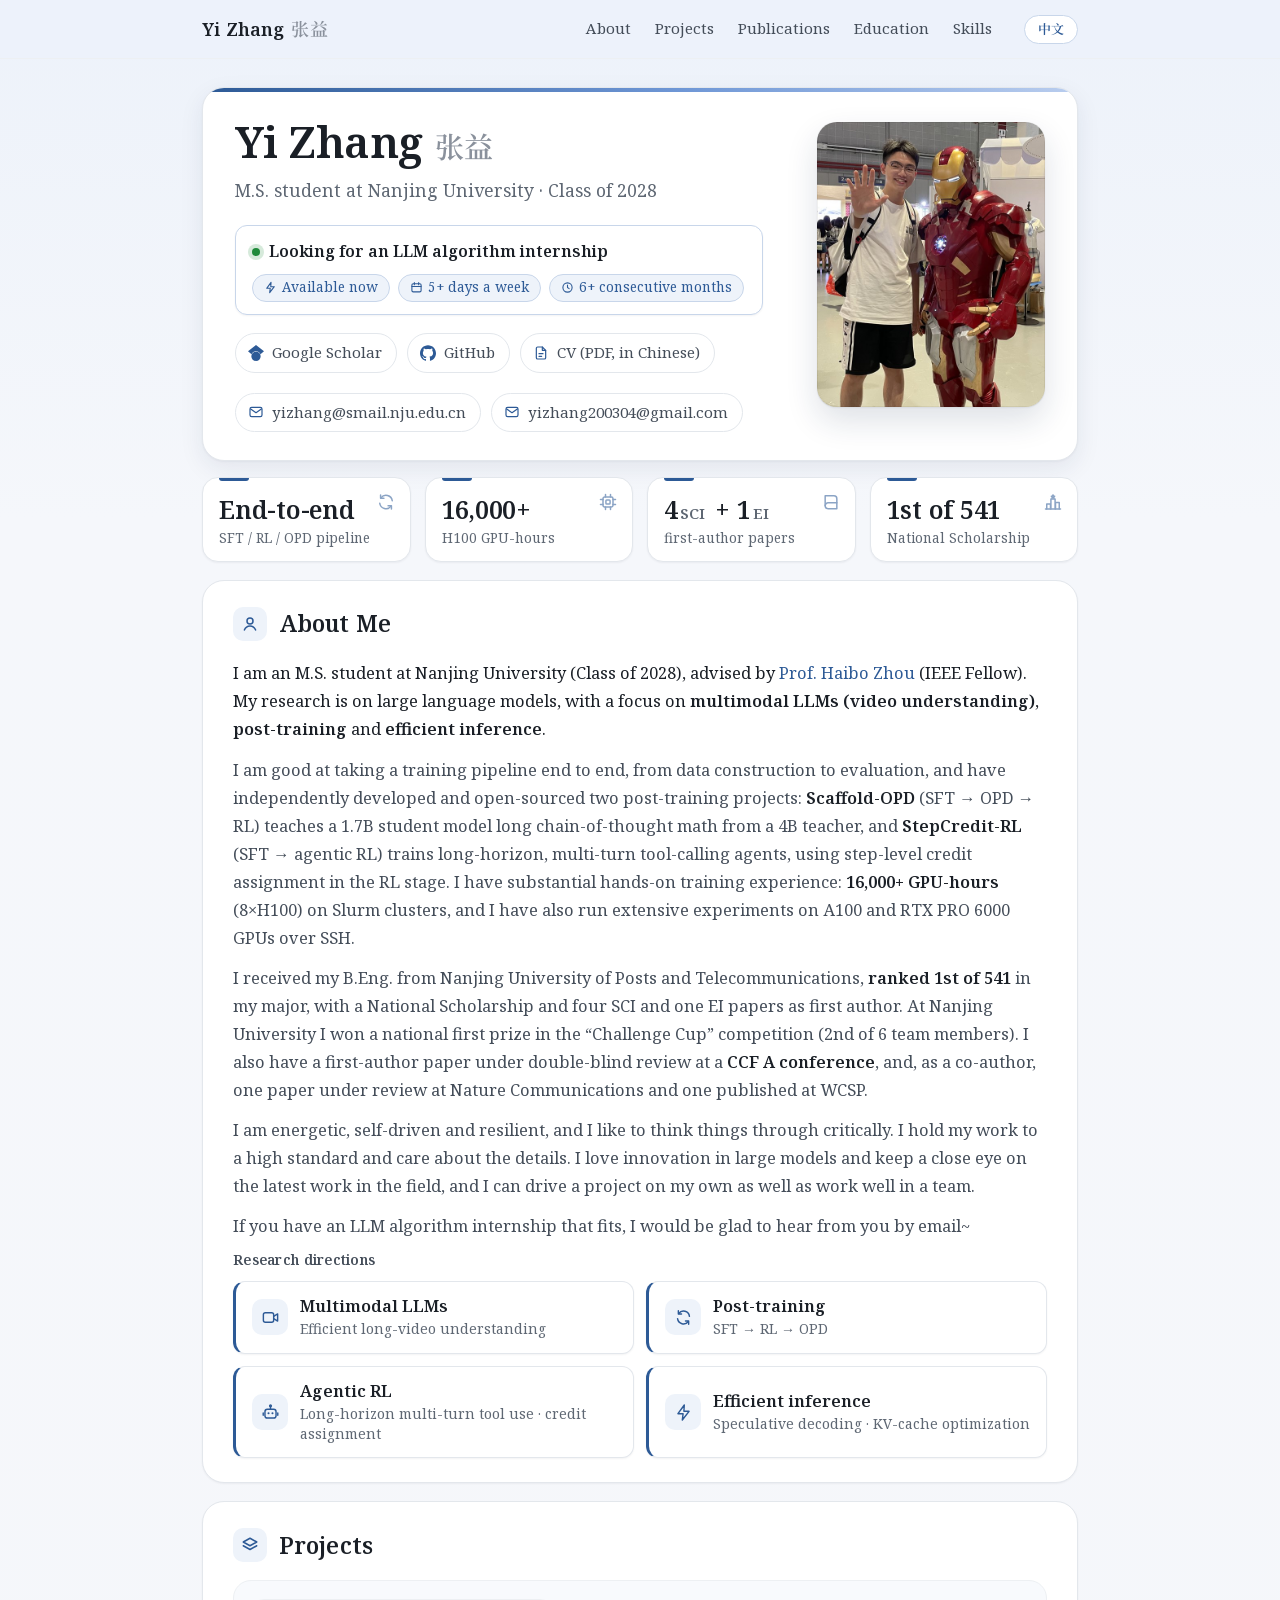
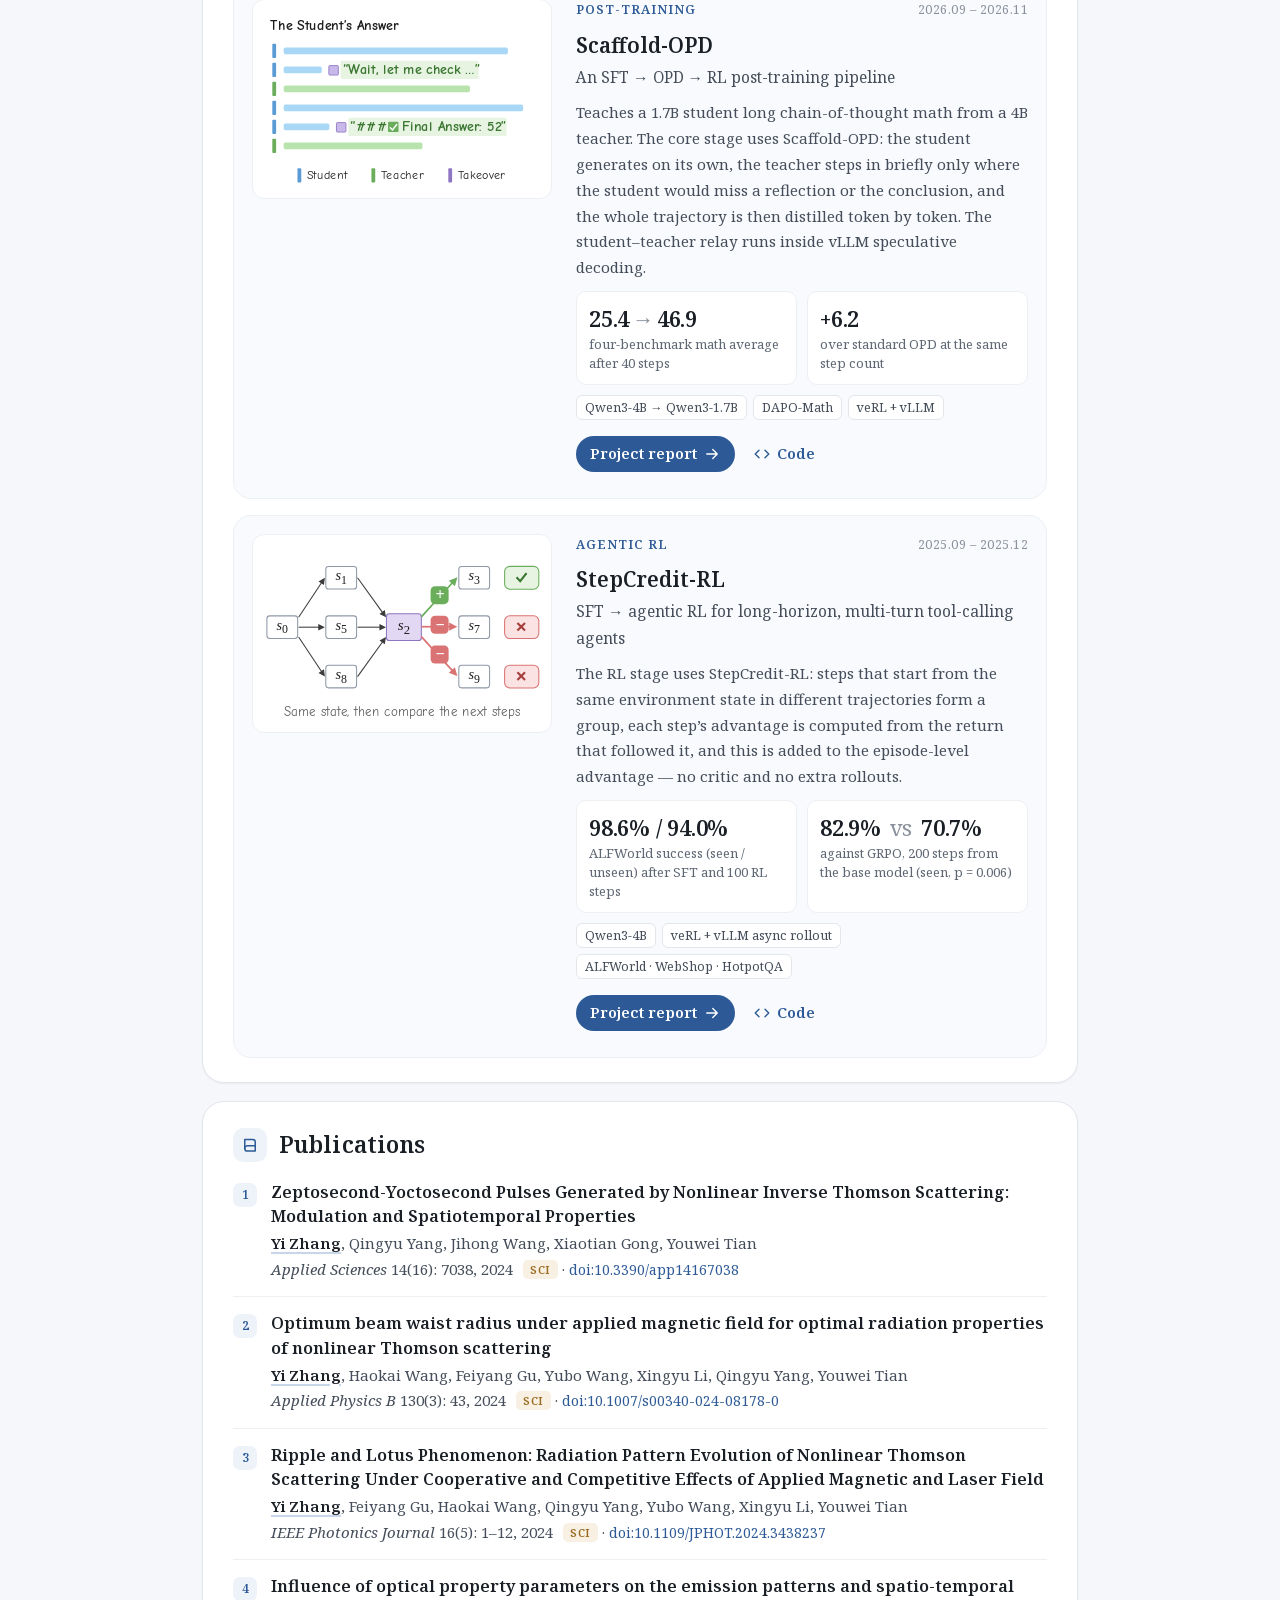
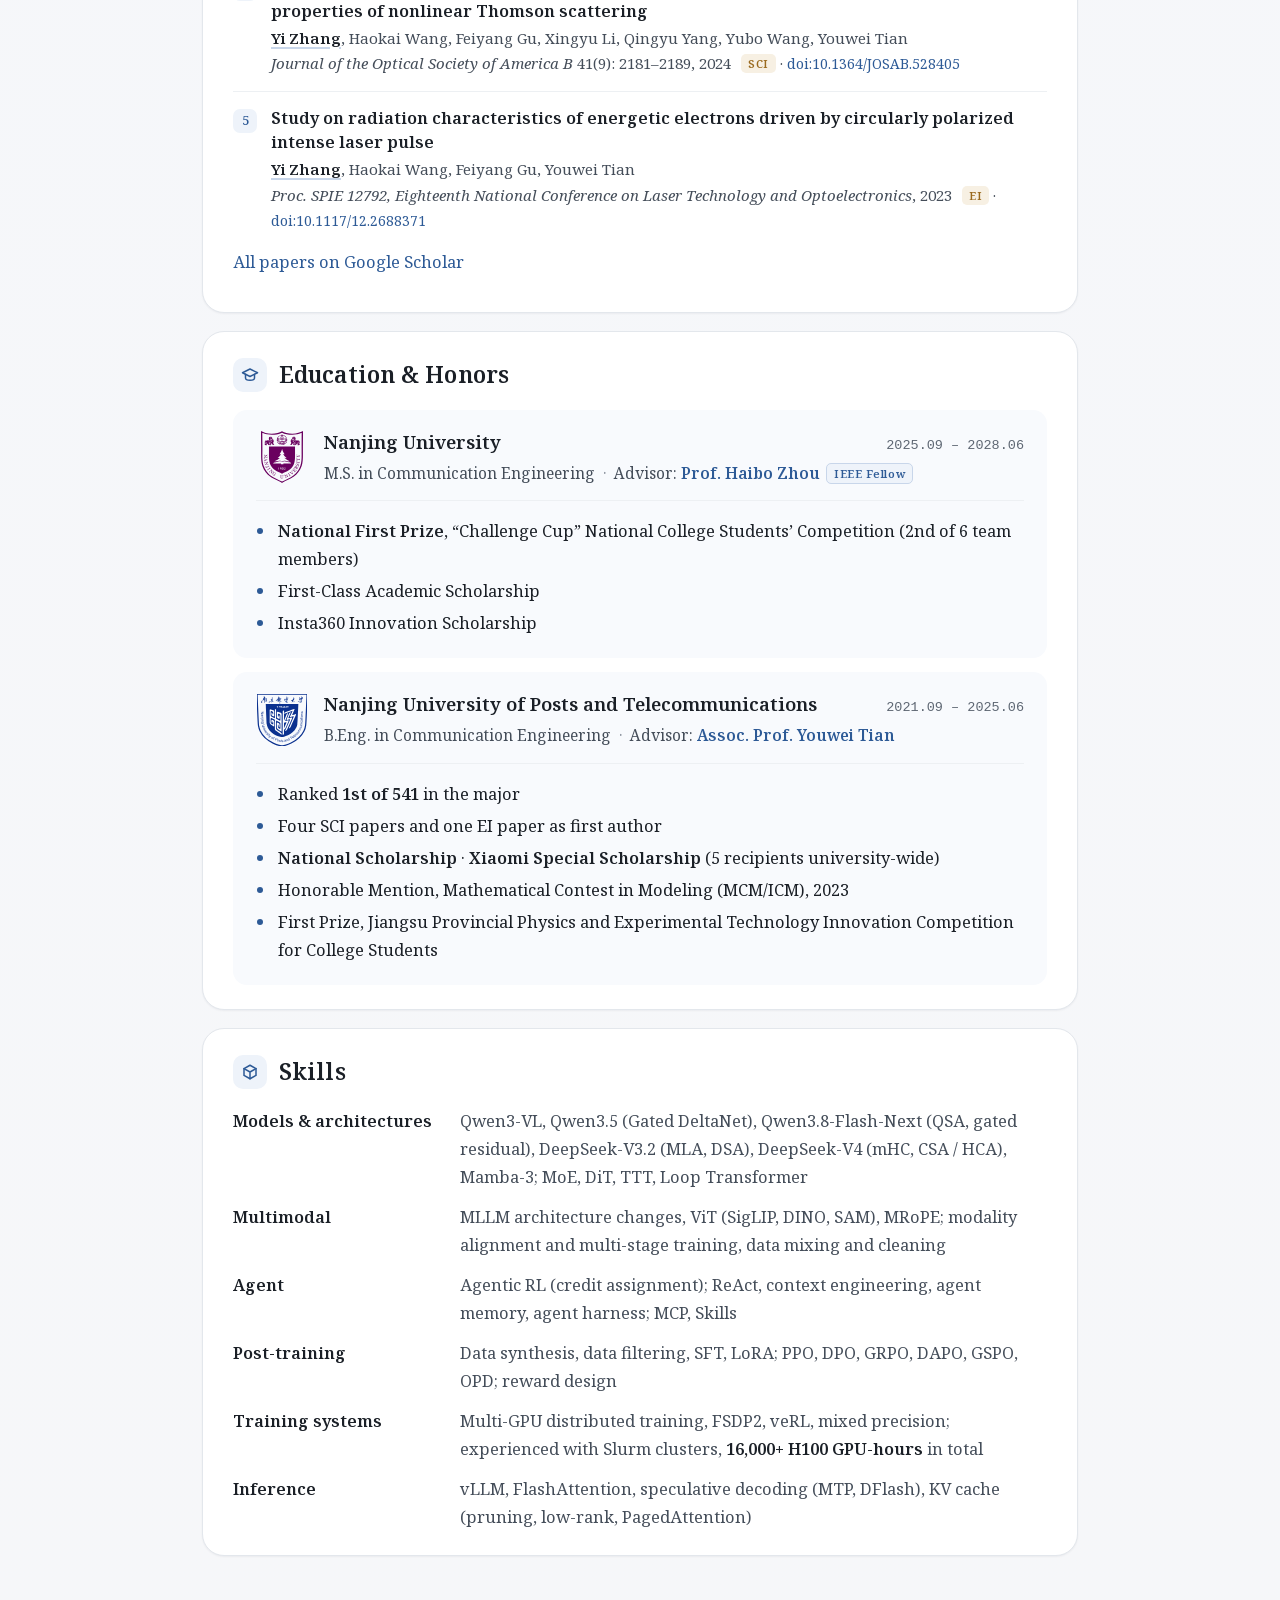
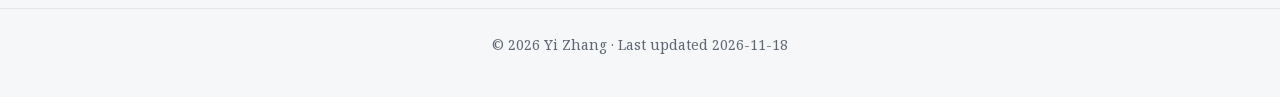
==== commit a92ae134: "About Me: a paragraph on personal traits - New paragraph before the contact line: 「我精力充沛、自驱力强、思辨能力强、" ====
--- a/index.html
+++ b/index.html
@@ -109,8 +109,10 @@
       <p lang="zh-CN">我擅长把训练流程从数据构建到效果评测完整打通，独立完成并开源了两个后训练项目：<a href="projects/scaffold-opd.html"><strong>Scaffold-OPD</strong></a>（SFT → OPD → RL）让 1.7B 学生模型向 4B 教师模型学习长链数学推理；<a href="projects/stepcredit-rl.html"><strong>StepCredit-RL</strong></a>（SFT → Agentic RL）训练长程多轮工具调用 Agent，RL 阶段采用步级信用分配。我有丰富的模型训练经验：在 Slurm 集群上累计使用了 <strong class="nb">16,000+ GPU 小时</strong>（8×H100），此外还通过 SSH 在 A100 与 RTX PRO 6000 上开展过大量实验。</p>
       <p lang="en">I received my B.Eng. from Nanjing University of Posts and Telecommunications, <strong>ranked 1st of 541</strong> in my major, with a National Scholarship and four SCI and one EI papers as first author. At Nanjing University I won a national first prize in the “Challenge Cup” competition (2nd of 6 team members). I also have a first-author paper under double-blind review at a <strong>CCF A conference</strong>, and, as a co-author, one paper under review at Nature Communications and one published at WCSP.</p>
       <p lang="zh-CN">本科毕业于南京邮电大学，<strong>专业排名第一（1/541）</strong>，获国家奖学金，以第一作者发表 SCI 论文 4 篇、EI 论文 1 篇；硕士期间获“挑战杯”全国一等奖（2/6），以第一作者在投 <strong>CCF A 论文</strong>一篇（双盲审稿中），并以合作者身份在投 Nature Communications 一篇、发表 WCSP 一篇。</p>
-      <p lang="en">If you have an LLM algorithm internship that fits, I would be glad to hear from you by email.</p>
-      <p lang="zh-CN">如有合适的大模型算法实习机会，欢迎通过邮件联系我。</p>
+      <p lang="en">I am energetic, self-driven and resilient, and I like to think things through critically. I hold my work to a high standard and care about the details. I love innovation in large models and keep a close eye on the latest work in the field, and I can drive a project on my own as well as work well in a team.</p>
+      <p lang="zh-CN">我精力充沛、自驱力强、思辨能力强、有韧性，做事追求完美、注重细节；热爱大模型的创新，持续关注领域前沿热点；既能独立推进项目，也善于团队协作。</p>
+      <p lang="en">If you have an LLM algorithm internship that fits, I would be glad to hear from you by email~</p>
+      <p lang="zh-CN">如有合适的大模型算法实习机会，欢迎通过邮件联系我～</p>
     </div>
     <div class="directions-label"><span lang="en">Research directions</span><span lang="zh-CN">研究方向</span></div>
     <ul class="directions">
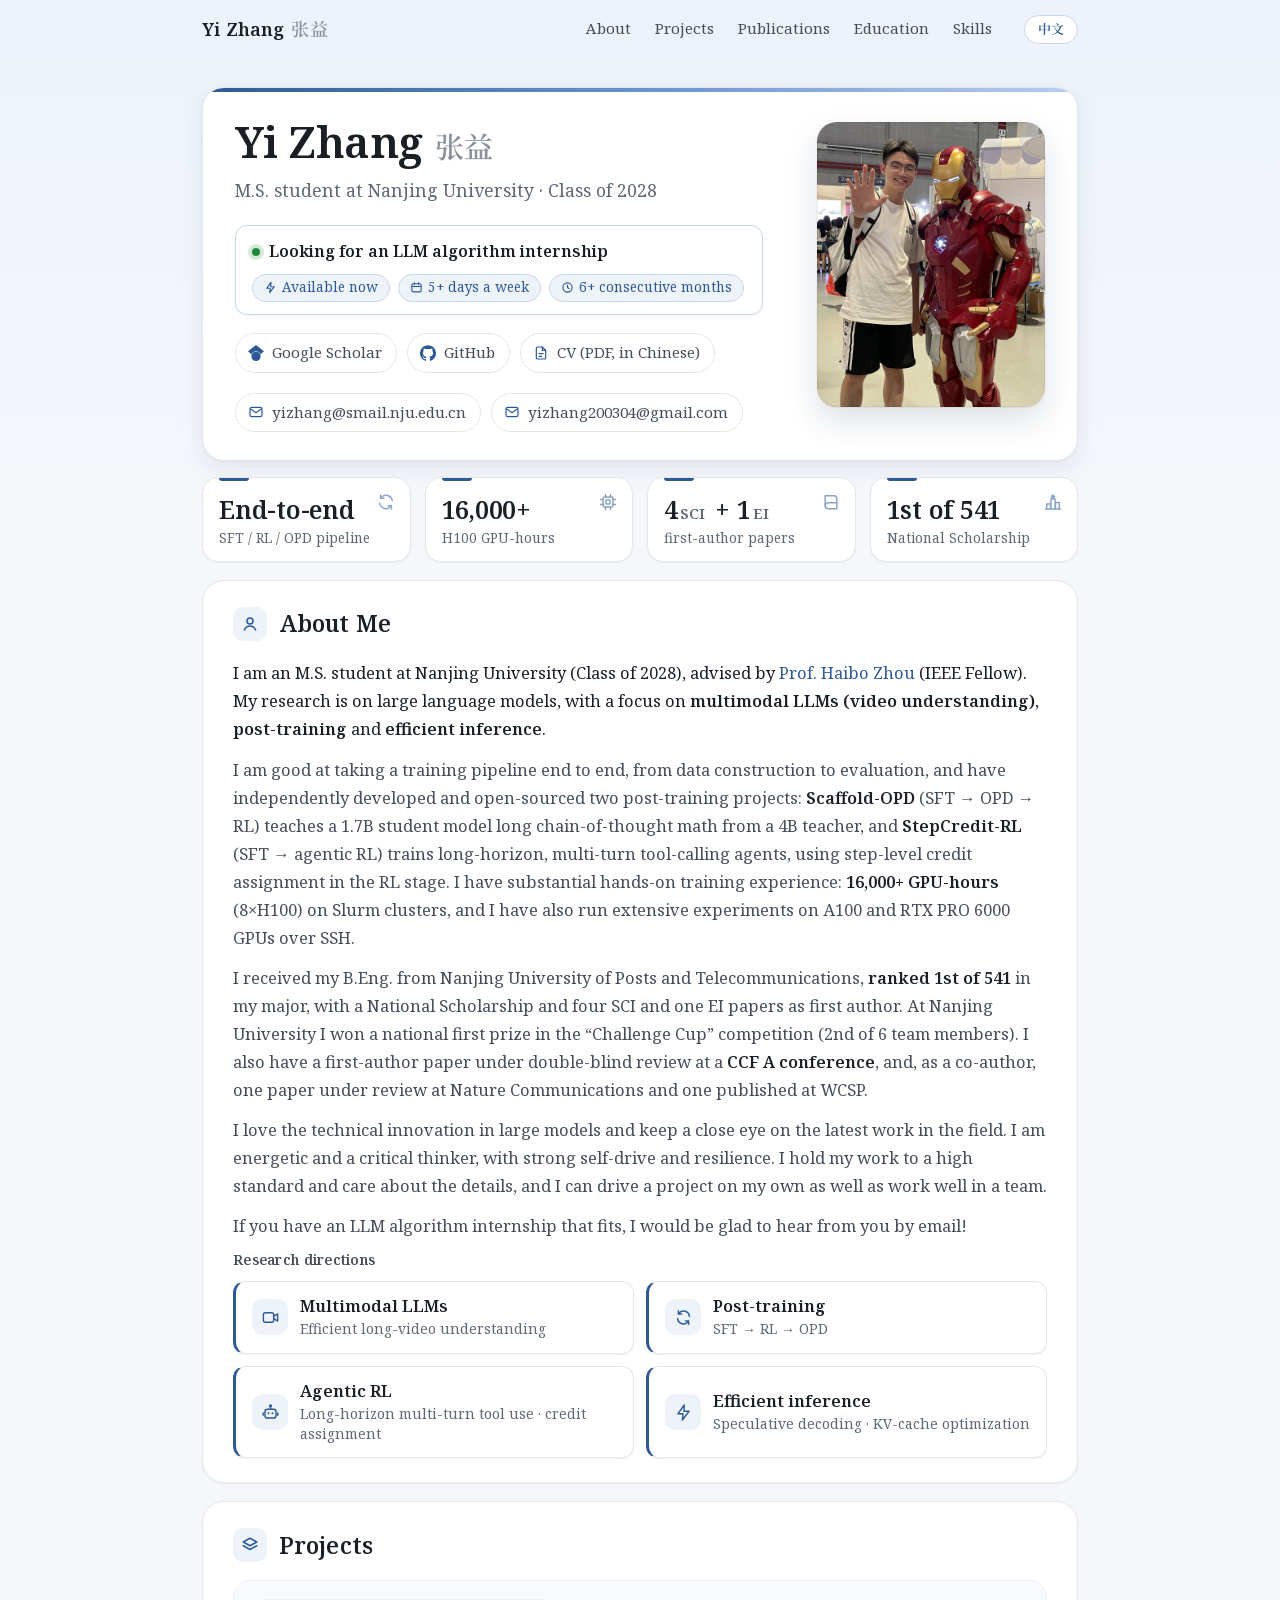
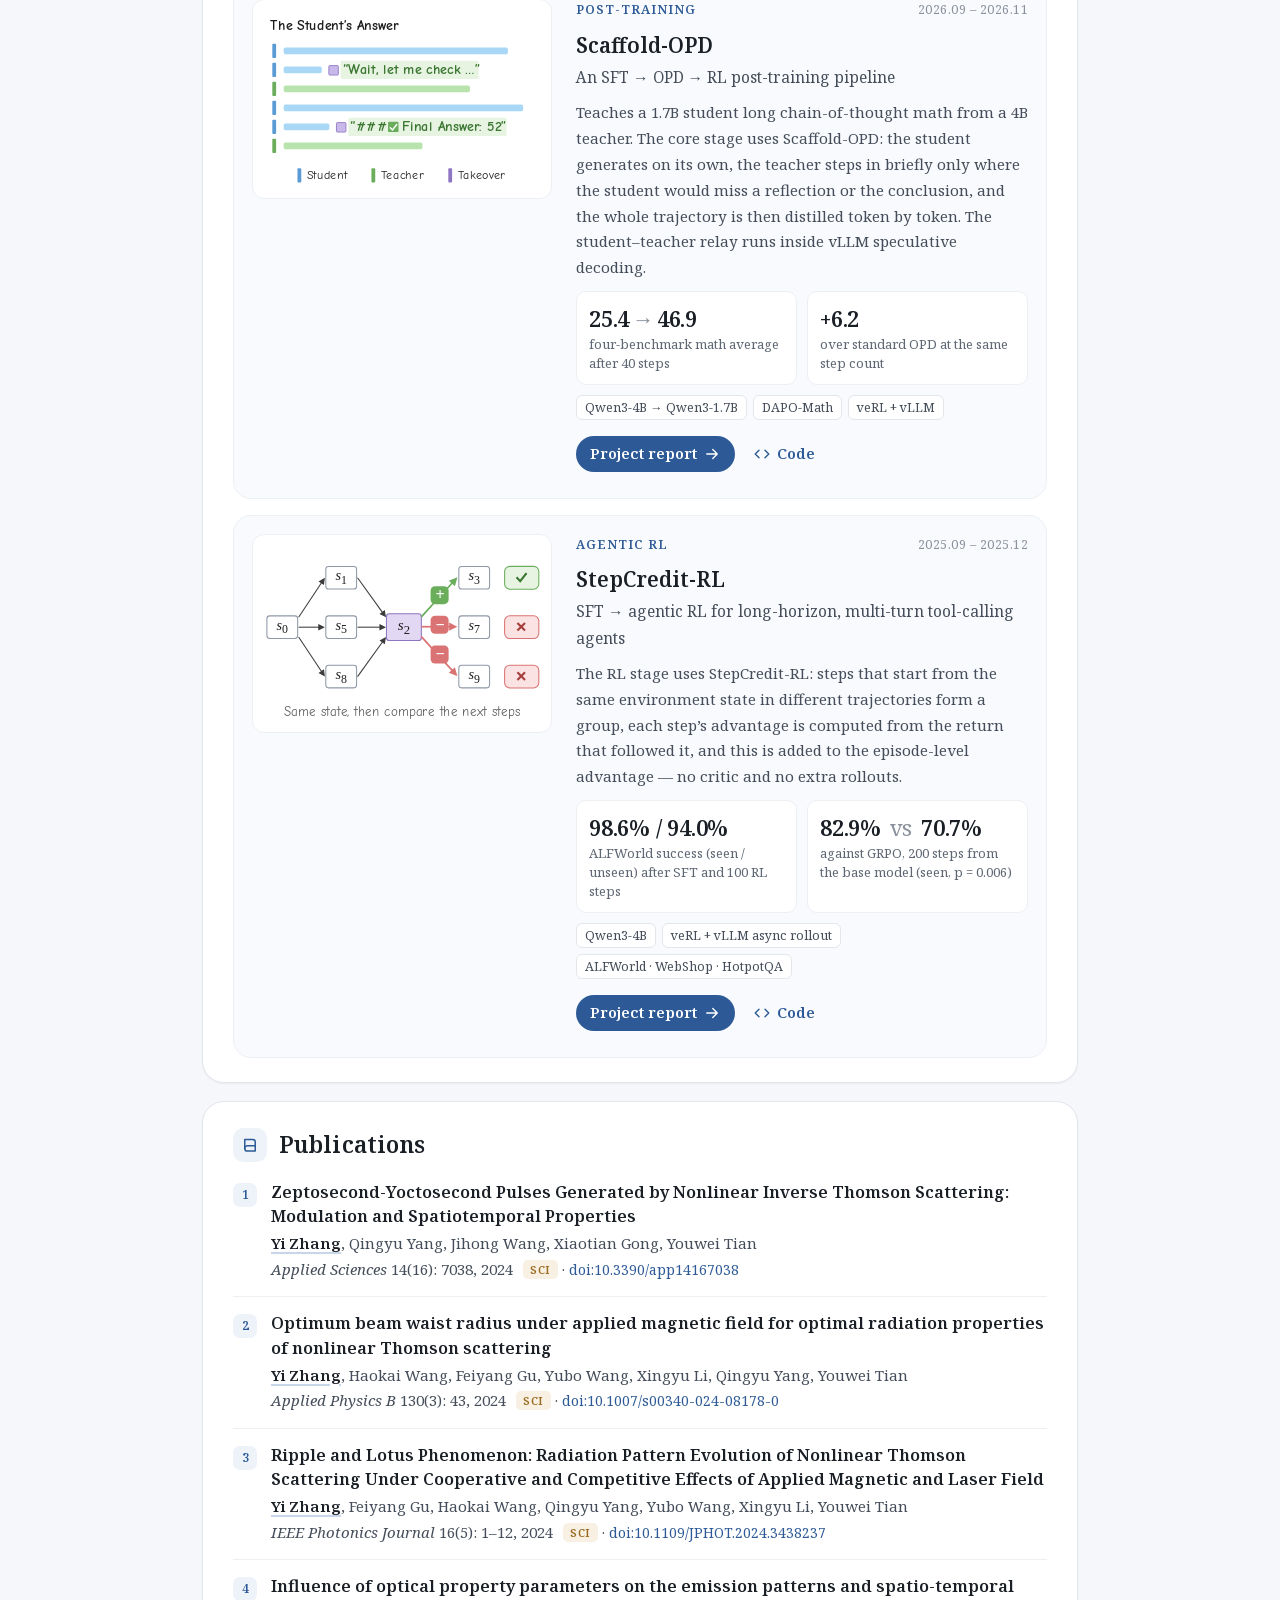
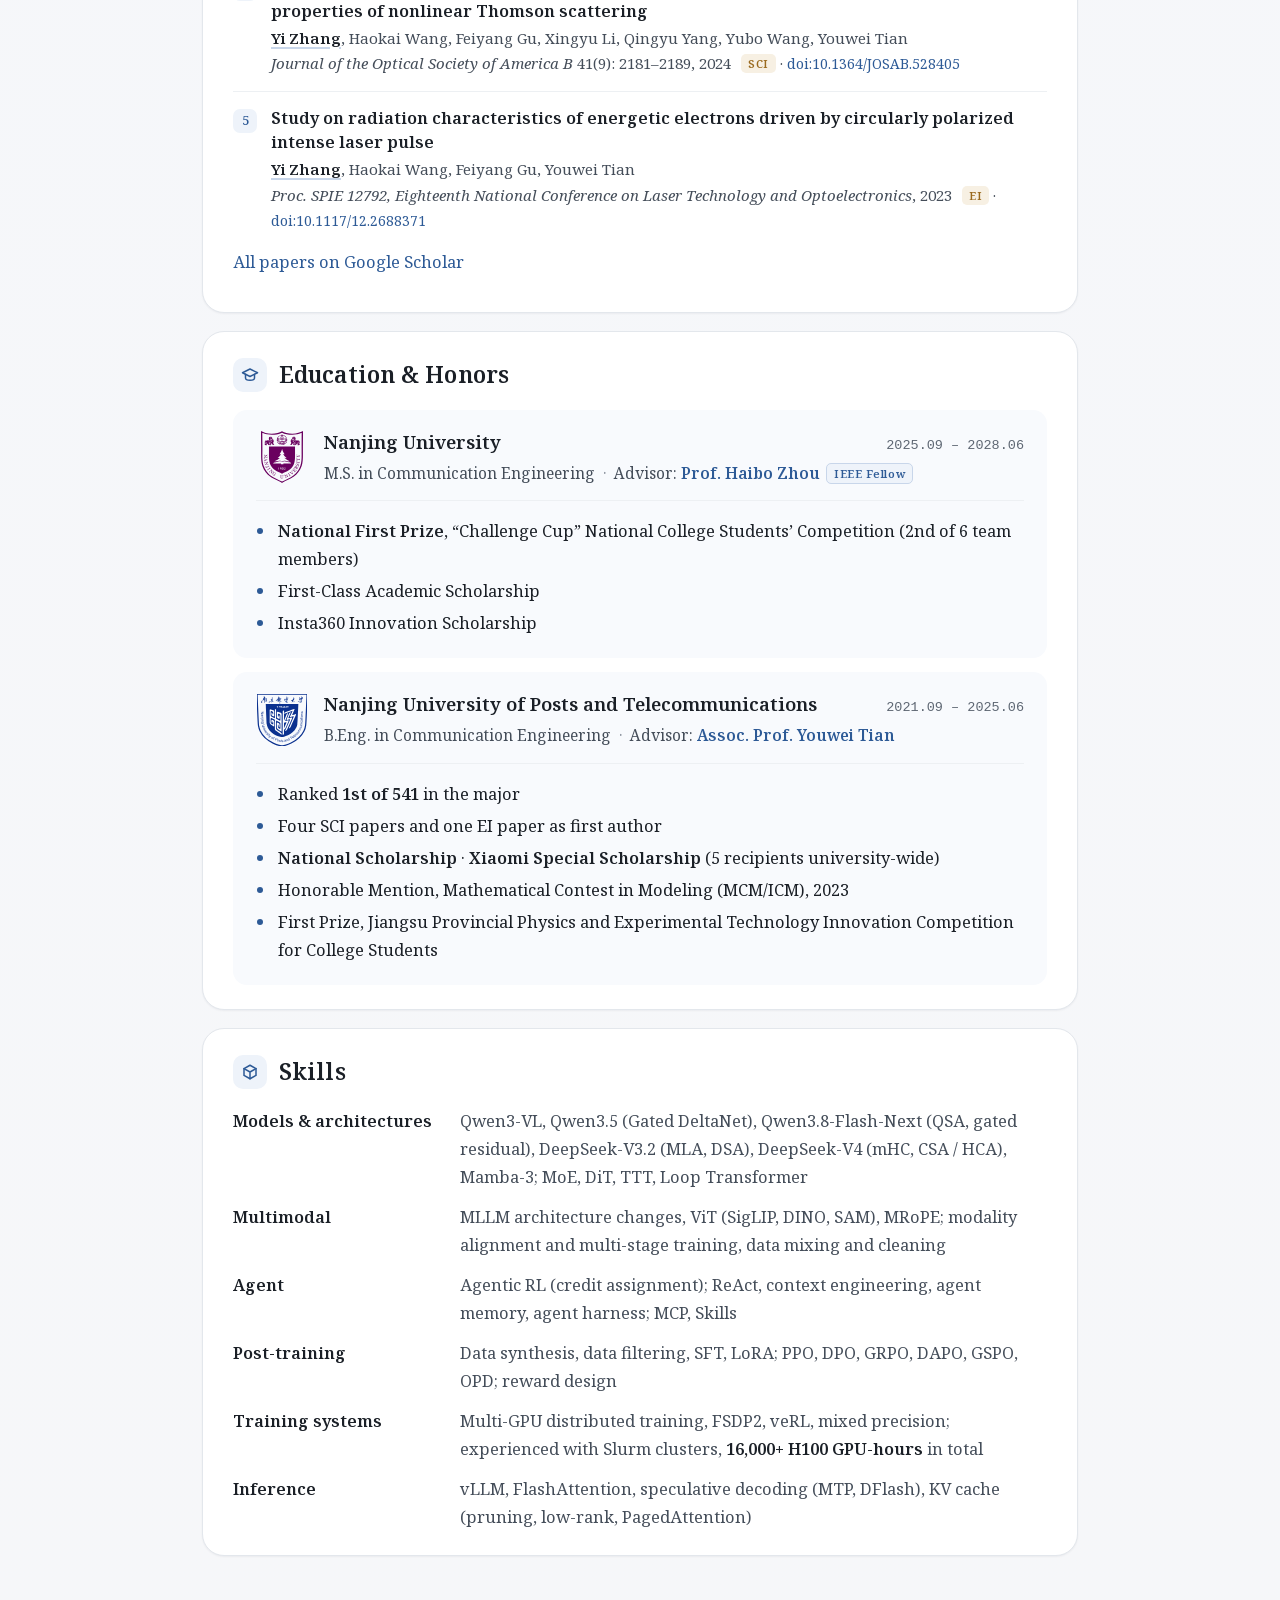
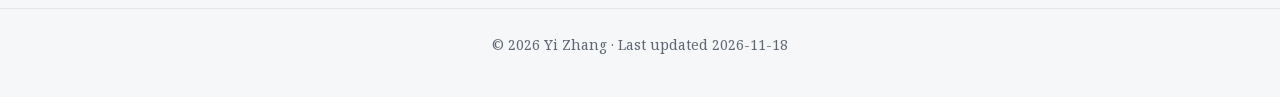
==== commit 62196848: "About Me: traits reworded, co-author wording, contact line punctuation - Traits paragraph now leads " ====
--- a/index.html
+++ b/index.html
@@ -108,10 +108,10 @@
       <p lang="en">I am good at taking a training pipeline end to end, from data construction to evaluation, and have independently developed and open-sourced two post-training projects: <a href="projects/scaffold-opd.html"><strong>Scaffold-OPD</strong></a> (SFT → OPD → RL) teaches a 1.7B student model long chain-of-thought math from a 4B teacher, and <a href="projects/stepcredit-rl.html"><strong>StepCredit-RL</strong></a> (SFT → agentic RL) trains long-horizon, multi-turn tool-calling agents, using step-level credit assignment in the RL stage. I have substantial hands-on training experience: <strong class="nb">16,000+ GPU-hours</strong> (8×H100) on Slurm clusters, and I have also run extensive experiments on A100 and RTX PRO 6000 GPUs over SSH.</p>
       <p lang="zh-CN">我擅长把训练流程从数据构建到效果评测完整打通，独立完成并开源了两个后训练项目：<a href="projects/scaffold-opd.html"><strong>Scaffold-OPD</strong></a>（SFT → OPD → RL）让 1.7B 学生模型向 4B 教师模型学习长链数学推理；<a href="projects/stepcredit-rl.html"><strong>StepCredit-RL</strong></a>（SFT → Agentic RL）训练长程多轮工具调用 Agent，RL 阶段采用步级信用分配。我有丰富的模型训练经验：在 Slurm 集群上累计使用了 <strong class="nb">16,000+ GPU 小时</strong>（8×H100），此外还通过 SSH 在 A100 与 RTX PRO 6000 上开展过大量实验。</p>
       <p lang="en">I received my B.Eng. from Nanjing University of Posts and Telecommunications, <strong>ranked 1st of 541</strong> in my major, with a National Scholarship and four SCI and one EI papers as first author. At Nanjing University I won a national first prize in the “Challenge Cup” competition (2nd of 6 team members). I also have a first-author paper under double-blind review at a <strong>CCF A conference</strong>, and, as a co-author, one paper under review at Nature Communications and one published at WCSP.</p>
-      <p lang="zh-CN">本科毕业于南京邮电大学，<strong>专业排名第一（1/541）</strong>，获国家奖学金，以第一作者发表 SCI 论文 4 篇、EI 论文 1 篇；硕士期间获“挑战杯”全国一等奖（2/6），以第一作者在投 <strong>CCF A 论文</strong>一篇（双盲审稿中），并以合作者身份在投 Nature Communications 一篇、发表 WCSP 一篇。</p>
-      <p lang="en">I am energetic, self-driven and resilient, and I like to think things through critically. I hold my work to a high standard and care about the details. I love innovation in large models and keep a close eye on the latest work in the field, and I can drive a project on my own as well as work well in a team.</p>
-      <p lang="zh-CN">我精力充沛、自驱力强、思辨能力强、有韧性，做事追求完美、注重细节；热爱大模型的创新，持续关注领域前沿热点；既能独立推进项目，也善于团队协作。</p>
-      <p lang="en">If you have an LLM algorithm internship that fits, I would be glad to hear from you by email~</p>
+      <p lang="zh-CN">本科毕业于南京邮电大学，<strong>专业排名第一（1/541）</strong>，获国家奖学金，以第一作者发表 SCI 论文 4 篇、EI 论文 1 篇；硕士期间获“挑战杯”全国一等奖（2/6），以第一作者在投 <strong>CCF A 论文</strong>一篇（双盲审稿中），并作为共同作者在投 Nature Communications 一篇、发表 WCSP 一篇。</p>
+      <p lang="en">I love the technical innovation in large models and keep a close eye on the latest work in the field. I am energetic and a critical thinker, with strong self-drive and resilience. I hold my work to a high standard and care about the details, and I can drive a project on my own as well as work well in a team.</p>
+      <p lang="zh-CN">我热爱大模型的技术创新，持续关注领域前沿热点；精力充沛、思辨能力强，极具自驱力与韧性；做事追求完美、注重细节；既能独立推进项目，也善于团队协作。</p>
+      <p lang="en">If you have an LLM algorithm internship that fits, I would be glad to hear from you by email!</p>
       <p lang="zh-CN">如有合适的大模型算法实习机会，欢迎通过邮件联系我～</p>
     </div>
     <div class="directions-label"><span lang="en">Research directions</span><span lang="zh-CN">研究方向</span></div>
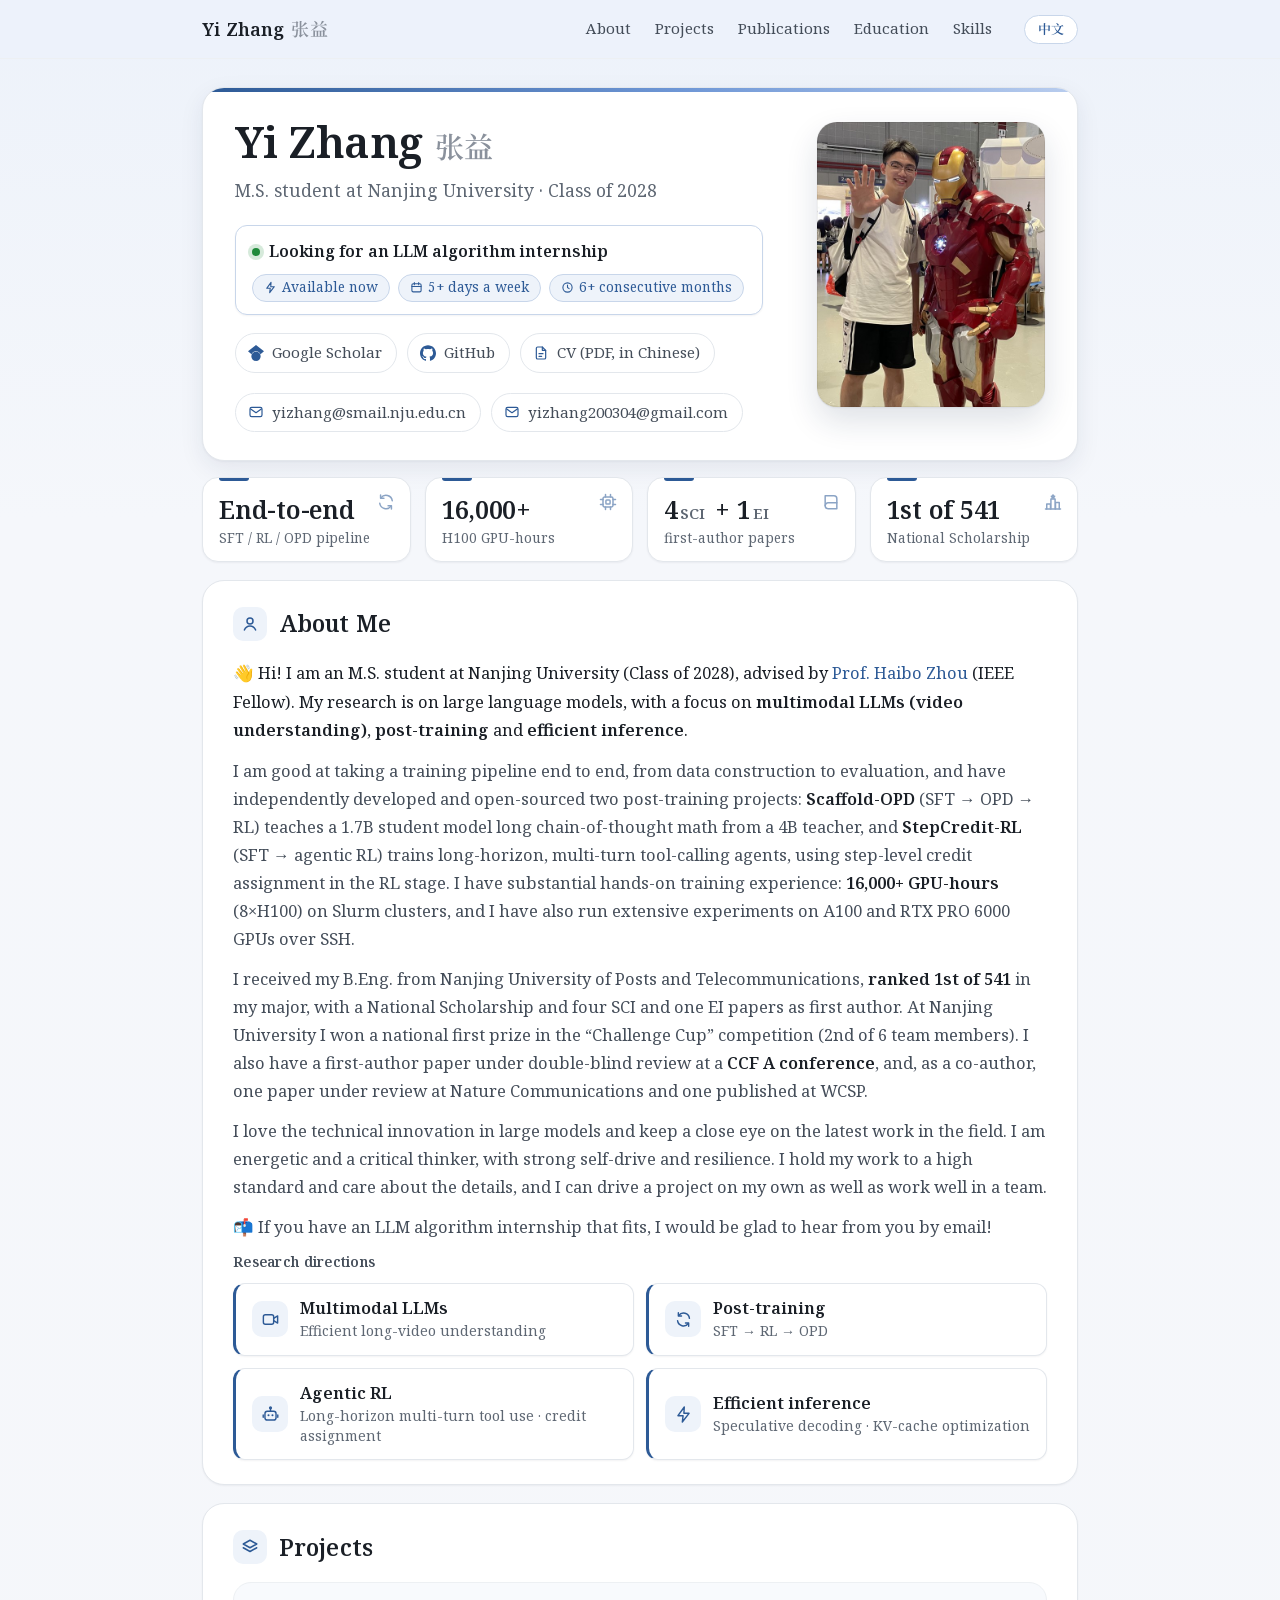
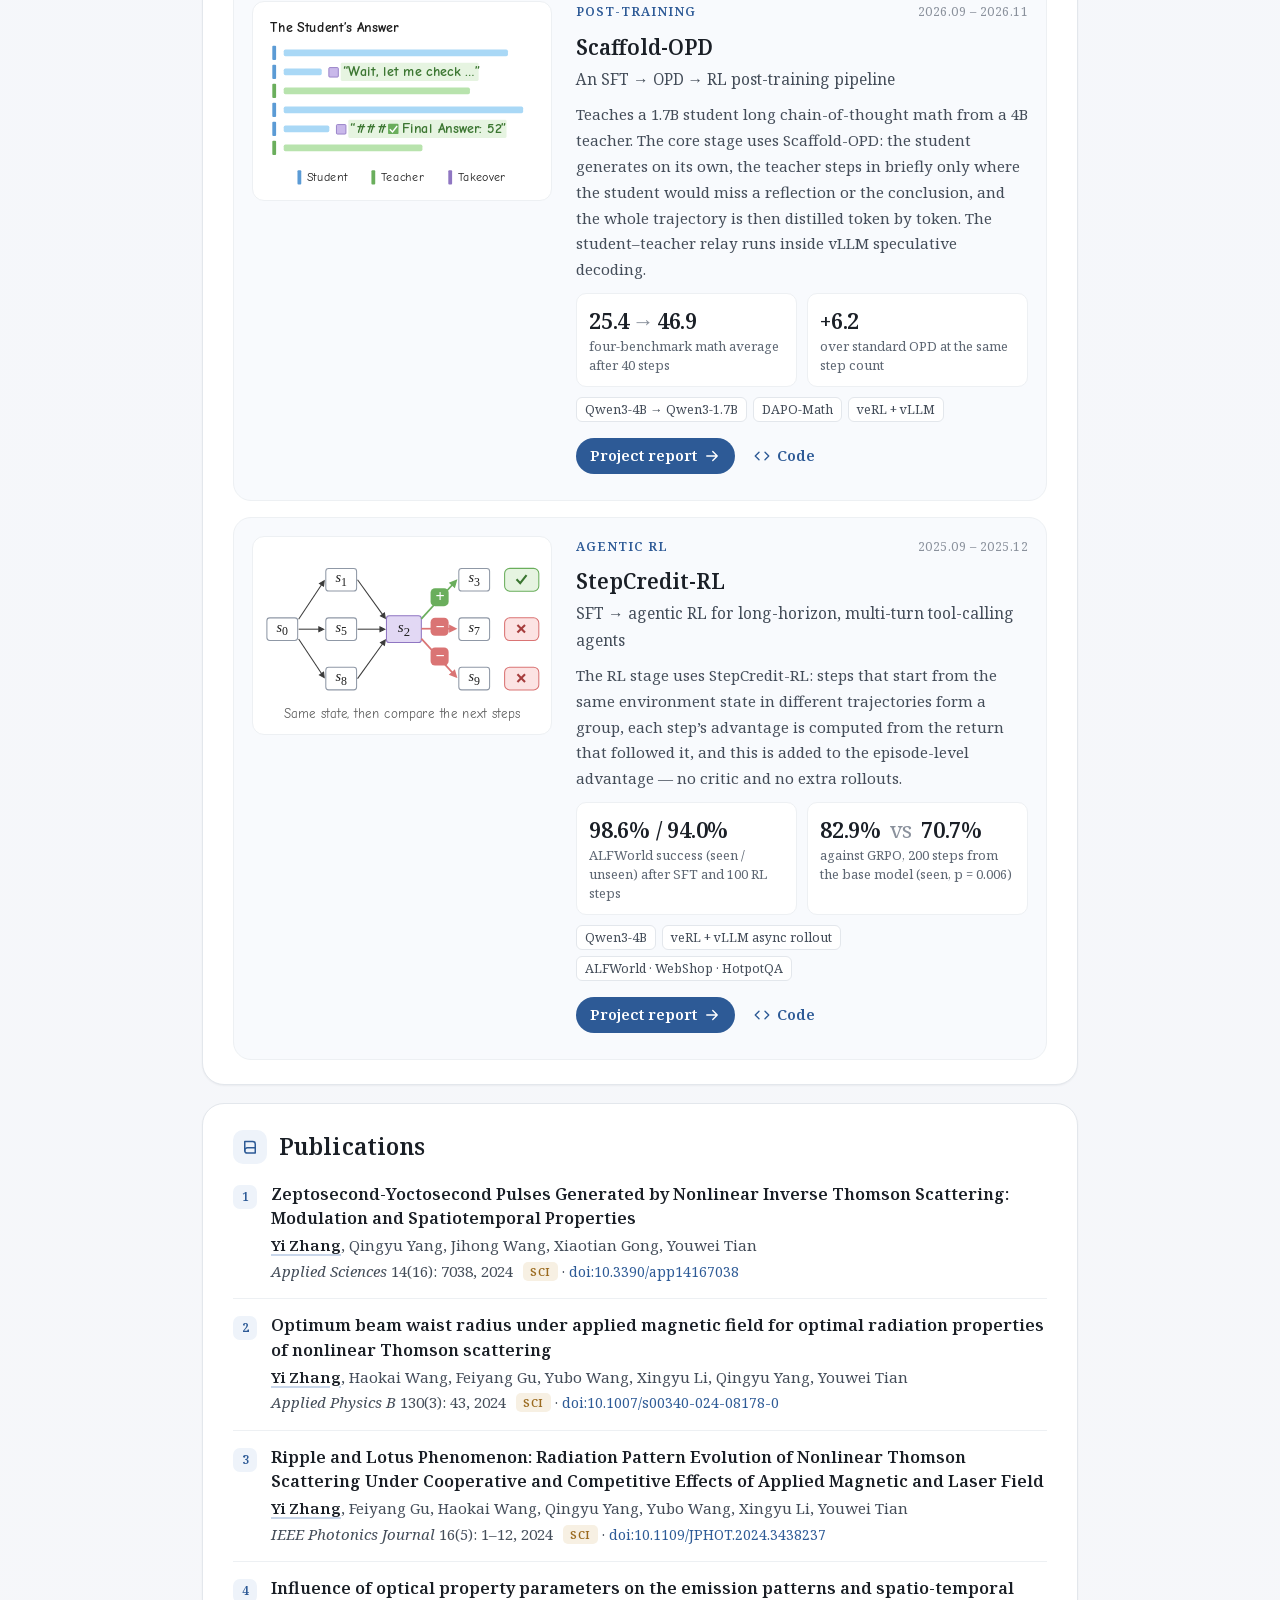
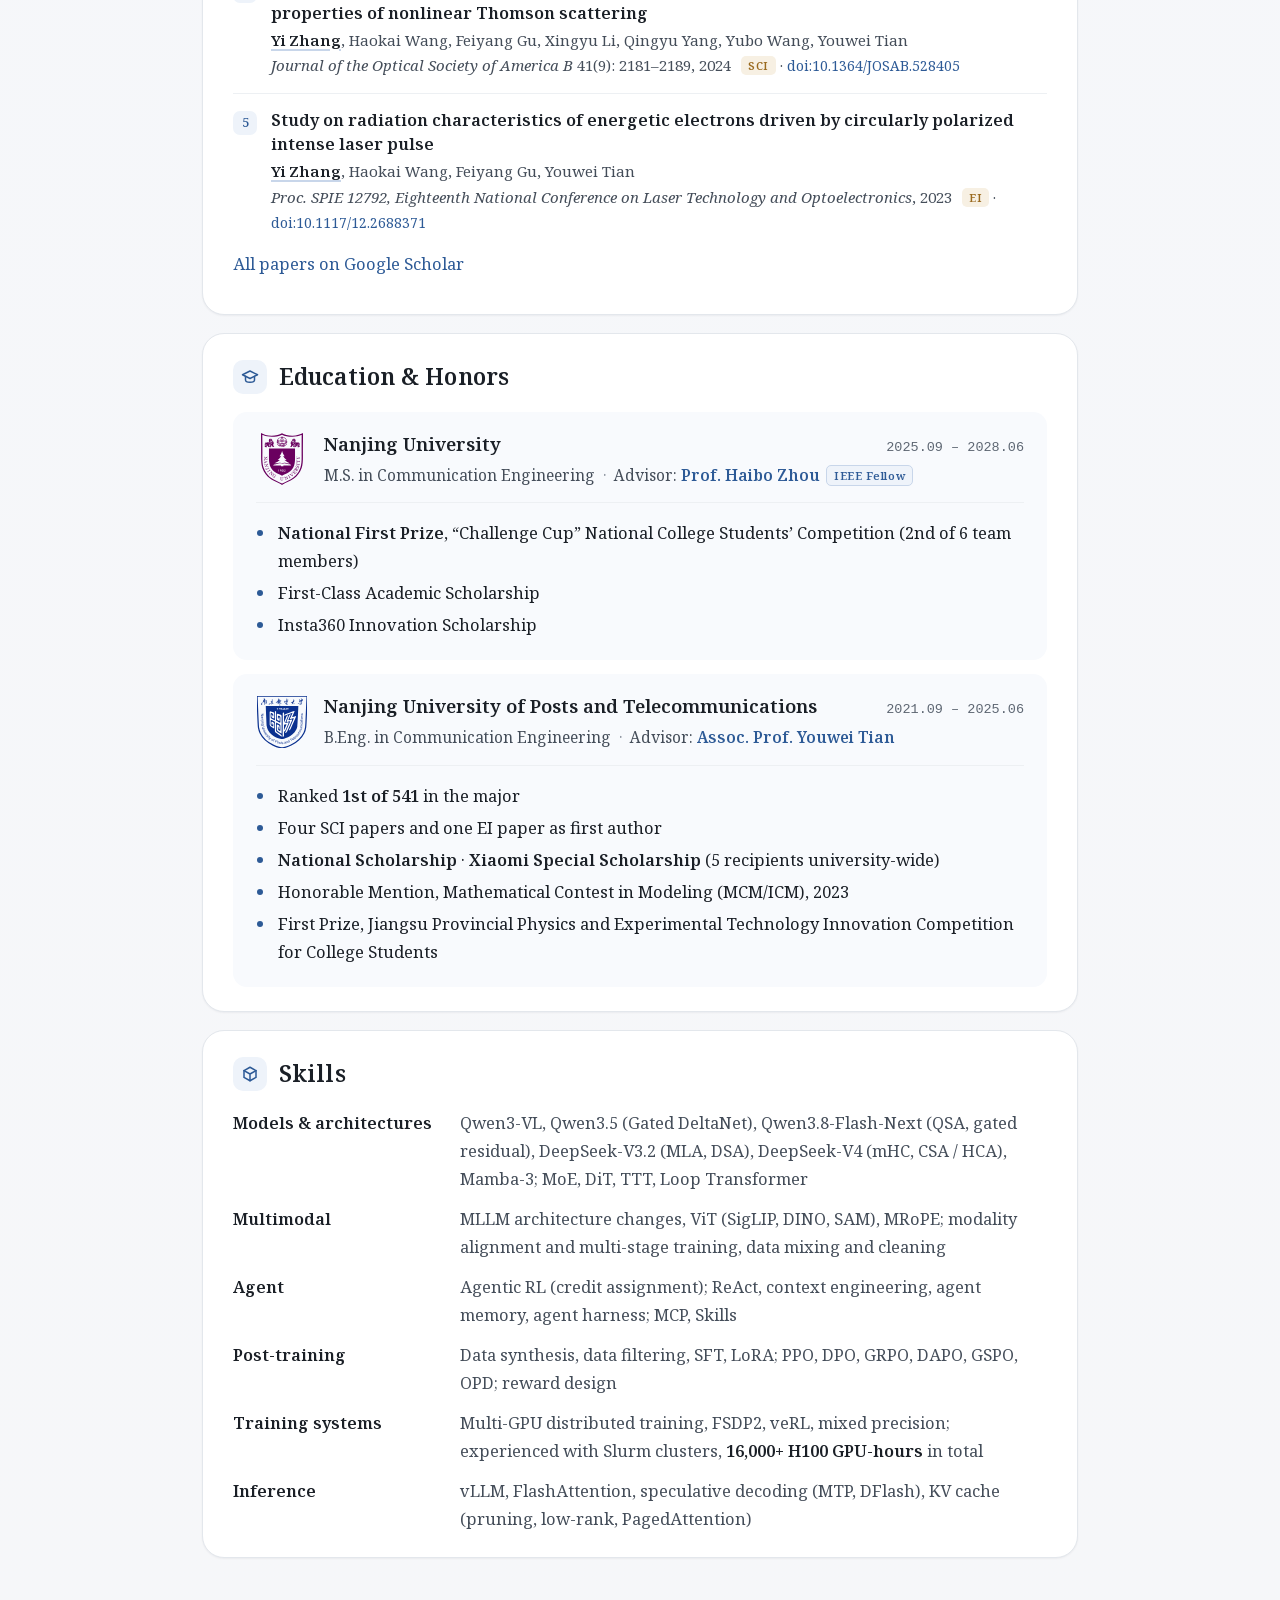
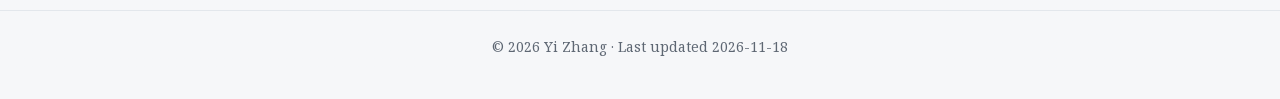
==== commit 0761c6ca: "About Me: a greeting and a mailbox emoji - The first paragraph opens with 「👋 你好！」 / "👋 Hi!" and the " ====
--- a/index.html
+++ b/index.html
@@ -103,16 +103,16 @@
   <section id="about" aria-labelledby="about-title">
     <h2 class="section-title" id="about-title"><span class="badge-icon"><svg class="icon" aria-hidden="true"><use href="#i-user"/></svg></span><span lang="en">About Me</span><span lang="zh-CN">关于我</span><span class="kicker">About Me</span></h2>
     <div class="about">
-      <p lang="en">I am an M.S. student at Nanjing University (Class of 2028), advised by <a href="https://scholar.google.com/citations?user=zu9EFX4AAAAJ&amp;hl=zh-CN&amp;oi=ao">Prof. Haibo Zhou</a> (IEEE Fellow). My research is on large language models, with a focus on <strong>multimodal LLMs (video understanding)</strong>, <strong>post-training</strong> and <strong>efficient inference</strong>.</p>
-      <p lang="zh-CN">我是南京大学的硕士生（2028 届），导师为<a href="https://scholar.google.com/citations?user=zu9EFX4AAAAJ&amp;hl=zh-CN&amp;oi=ao">周海波教授</a>（IEEE Fellow）。研究方向为大模型，重点关注<strong>多模态大模型（视频理解）</strong> &amp; <strong>后训练</strong> &amp; <strong>高效推理</strong>。</p>
+      <p lang="en"><span class="emoji" aria-hidden="true">👋</span> Hi! I am an M.S. student at Nanjing University (Class of 2028), advised by <a href="https://scholar.google.com/citations?user=zu9EFX4AAAAJ&amp;hl=zh-CN&amp;oi=ao">Prof. Haibo Zhou</a> (IEEE Fellow). My research is on large language models, with a focus on <strong>multimodal LLMs (video understanding)</strong>, <strong>post-training</strong> and <strong>efficient inference</strong>.</p>
+      <p lang="zh-CN"><span class="emoji" aria-hidden="true">👋</span> 你好！我是南京大学的硕士生（2028 届），导师为<a href="https://scholar.google.com/citations?user=zu9EFX4AAAAJ&amp;hl=zh-CN&amp;oi=ao">周海波教授</a>（IEEE Fellow）。研究方向为大模型，重点关注<strong>多模态大模型（视频理解）</strong> &amp; <strong>后训练</strong> &amp; <strong>高效推理</strong>。</p>
       <p lang="en">I am good at taking a training pipeline end to end, from data construction to evaluation, and have independently developed and open-sourced two post-training projects: <a href="projects/scaffold-opd.html"><strong>Scaffold-OPD</strong></a> (SFT → OPD → RL) teaches a 1.7B student model long chain-of-thought math from a 4B teacher, and <a href="projects/stepcredit-rl.html"><strong>StepCredit-RL</strong></a> (SFT → agentic RL) trains long-horizon, multi-turn tool-calling agents, using step-level credit assignment in the RL stage. I have substantial hands-on training experience: <strong class="nb">16,000+ GPU-hours</strong> (8×H100) on Slurm clusters, and I have also run extensive experiments on A100 and RTX PRO 6000 GPUs over SSH.</p>
       <p lang="zh-CN">我擅长把训练流程从数据构建到效果评测完整打通，独立完成并开源了两个后训练项目：<a href="projects/scaffold-opd.html"><strong>Scaffold-OPD</strong></a>（SFT → OPD → RL）让 1.7B 学生模型向 4B 教师模型学习长链数学推理；<a href="projects/stepcredit-rl.html"><strong>StepCredit-RL</strong></a>（SFT → Agentic RL）训练长程多轮工具调用 Agent，RL 阶段采用步级信用分配。我有丰富的模型训练经验：在 Slurm 集群上累计使用了 <strong class="nb">16,000+ GPU 小时</strong>（8×H100），此外还通过 SSH 在 A100 与 RTX PRO 6000 上开展过大量实验。</p>
       <p lang="en">I received my B.Eng. from Nanjing University of Posts and Telecommunications, <strong>ranked 1st of 541</strong> in my major, with a National Scholarship and four SCI and one EI papers as first author. At Nanjing University I won a national first prize in the “Challenge Cup” competition (2nd of 6 team members). I also have a first-author paper under double-blind review at a <strong>CCF A conference</strong>, and, as a co-author, one paper under review at Nature Communications and one published at WCSP.</p>
       <p lang="zh-CN">本科毕业于南京邮电大学，<strong>专业排名第一（1/541）</strong>，获国家奖学金，以第一作者发表 SCI 论文 4 篇、EI 论文 1 篇；硕士期间获“挑战杯”全国一等奖（2/6），以第一作者在投 <strong>CCF A 论文</strong>一篇（双盲审稿中），并作为共同作者在投 Nature Communications 一篇、发表 WCSP 一篇。</p>
       <p lang="en">I love the technical innovation in large models and keep a close eye on the latest work in the field. I am energetic and a critical thinker, with strong self-drive and resilience. I hold my work to a high standard and care about the details, and I can drive a project on my own as well as work well in a team.</p>
       <p lang="zh-CN">我热爱大模型的技术创新，持续关注领域前沿热点；精力充沛、思辨能力强，极具自驱力与韧性；做事追求完美、注重细节；既能独立推进项目，也善于团队协作。</p>
-      <p lang="en">If you have an LLM algorithm internship that fits, I would be glad to hear from you by email!</p>
-      <p lang="zh-CN">如有合适的大模型算法实习机会，欢迎通过邮件联系我～</p>
+      <p lang="en"><span class="emoji" aria-hidden="true">📬</span> If you have an LLM algorithm internship that fits, I would be glad to hear from you by email!</p>
+      <p lang="zh-CN"><span class="emoji" aria-hidden="true">📬</span> 如有合适的大模型算法实习机会，欢迎通过邮件联系我～</p>
     </div>
     <div class="directions-label"><span lang="en">Research directions</span><span lang="zh-CN">研究方向</span></div>
     <ul class="directions">
--- a/assets/css/site.css
+++ b/assets/css/site.css
@@ -674,3 +674,6 @@
   .site-header, .lang-toggle, .toc, .toc-side { display: none; }
   body { font-size: 12pt; }
 }
+
+/* Emoji in running text (About Me greeting and contact line): use the system colour-emoji font. */
+.emoji { font-family: "Apple Color Emoji", "Segoe UI Emoji", "Noto Color Emoji", sans-serif; font-style: normal; }
